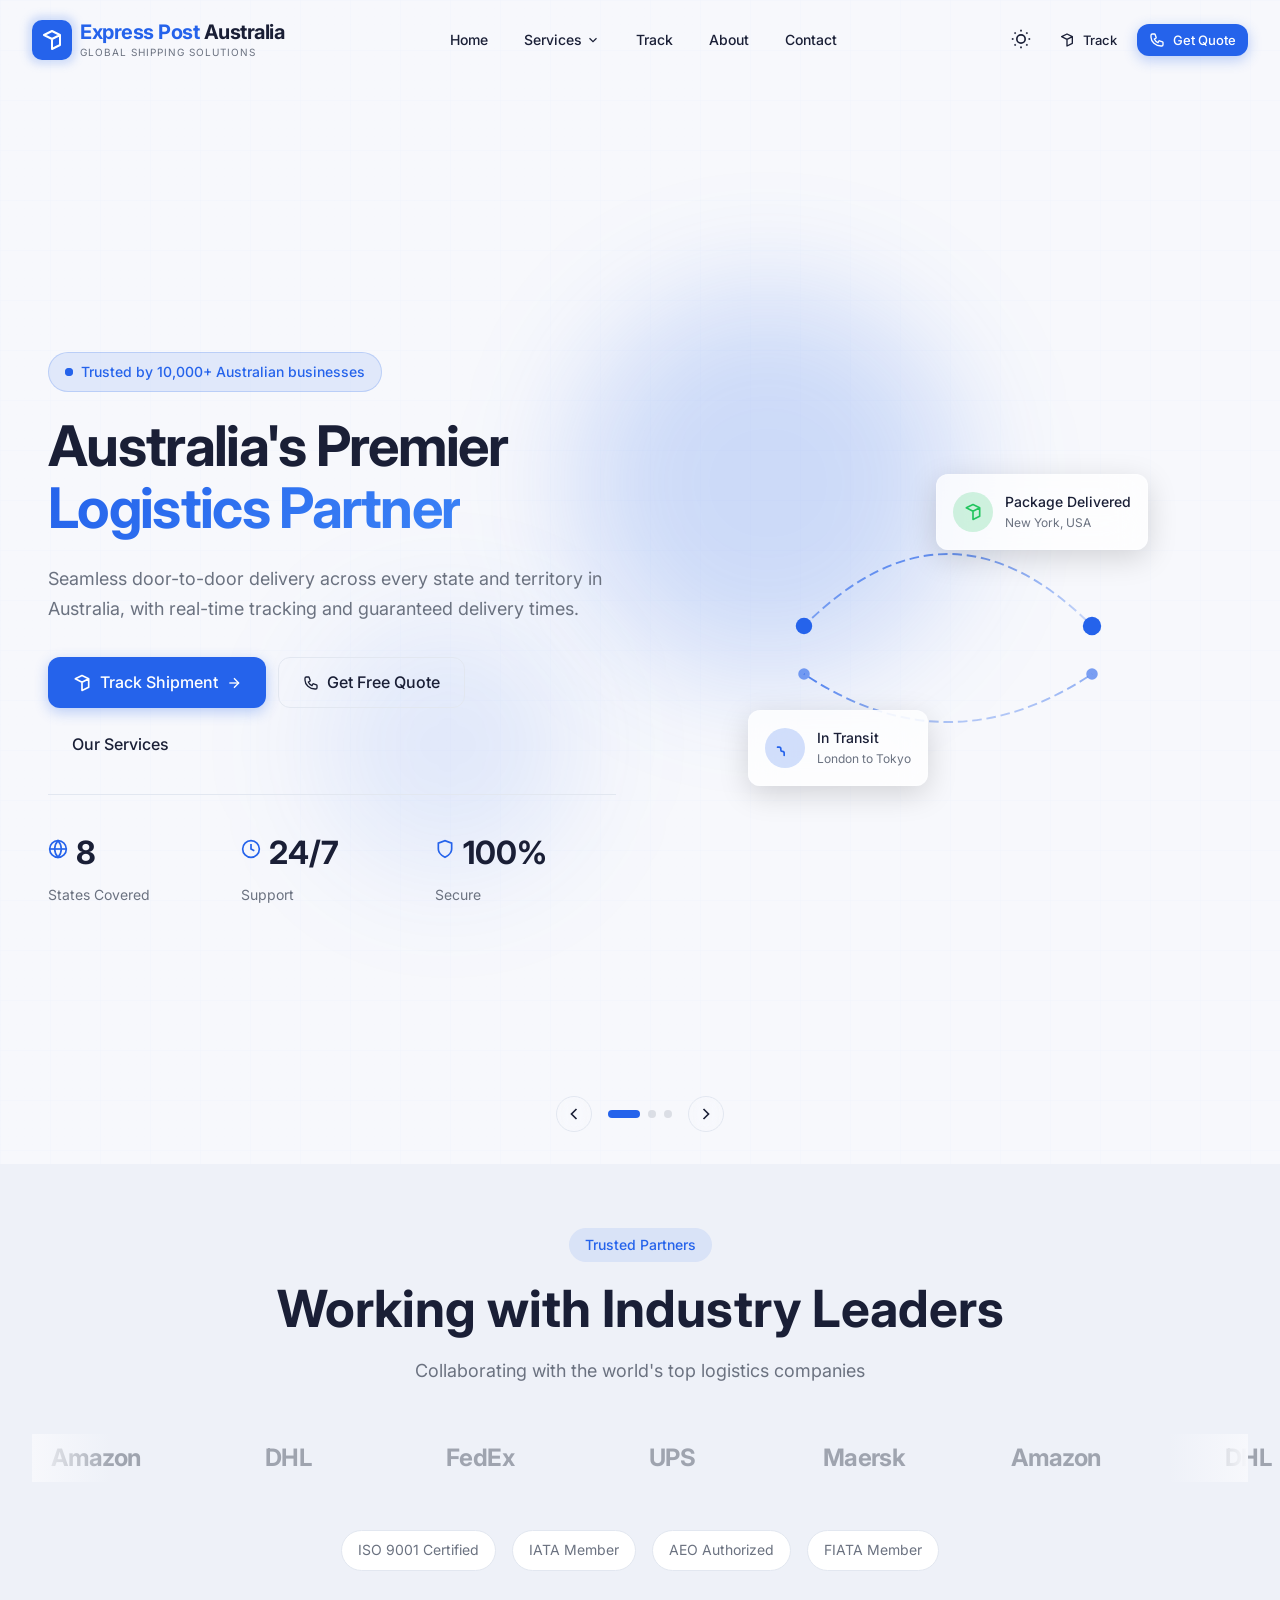
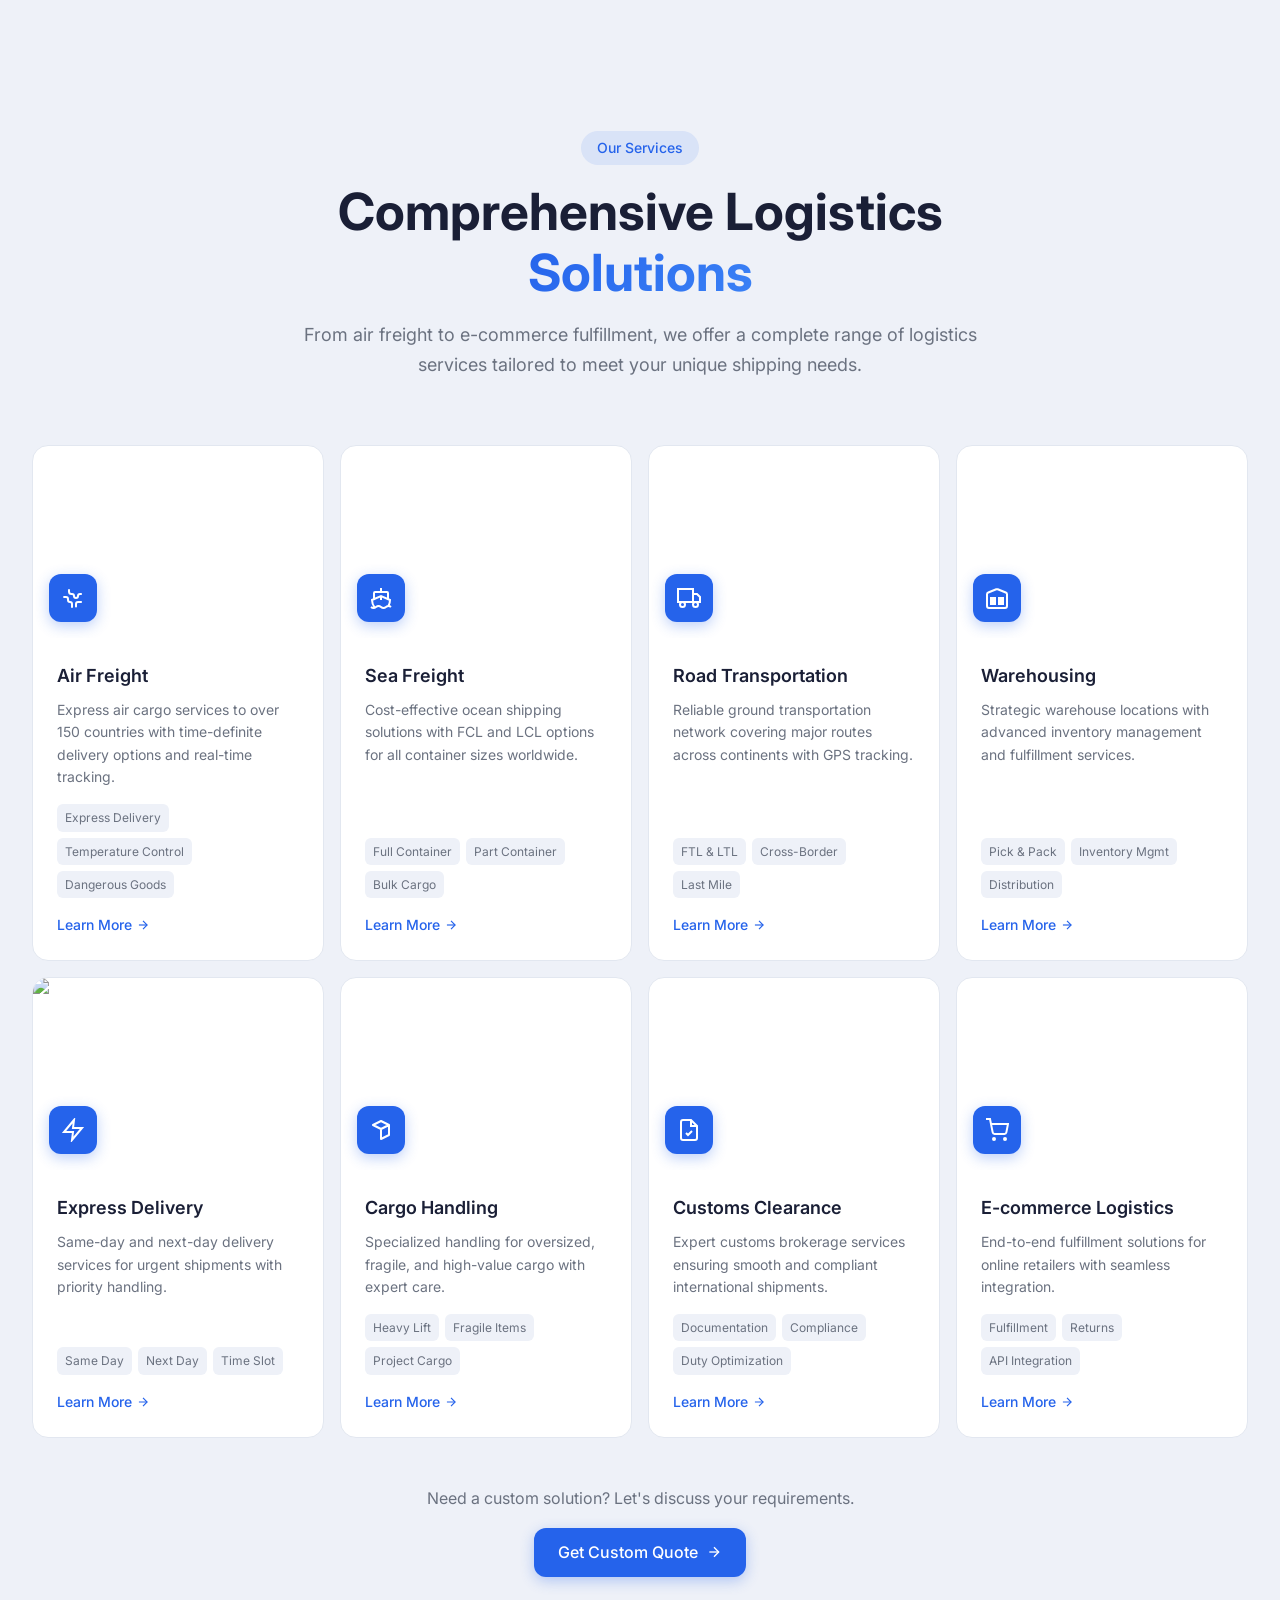
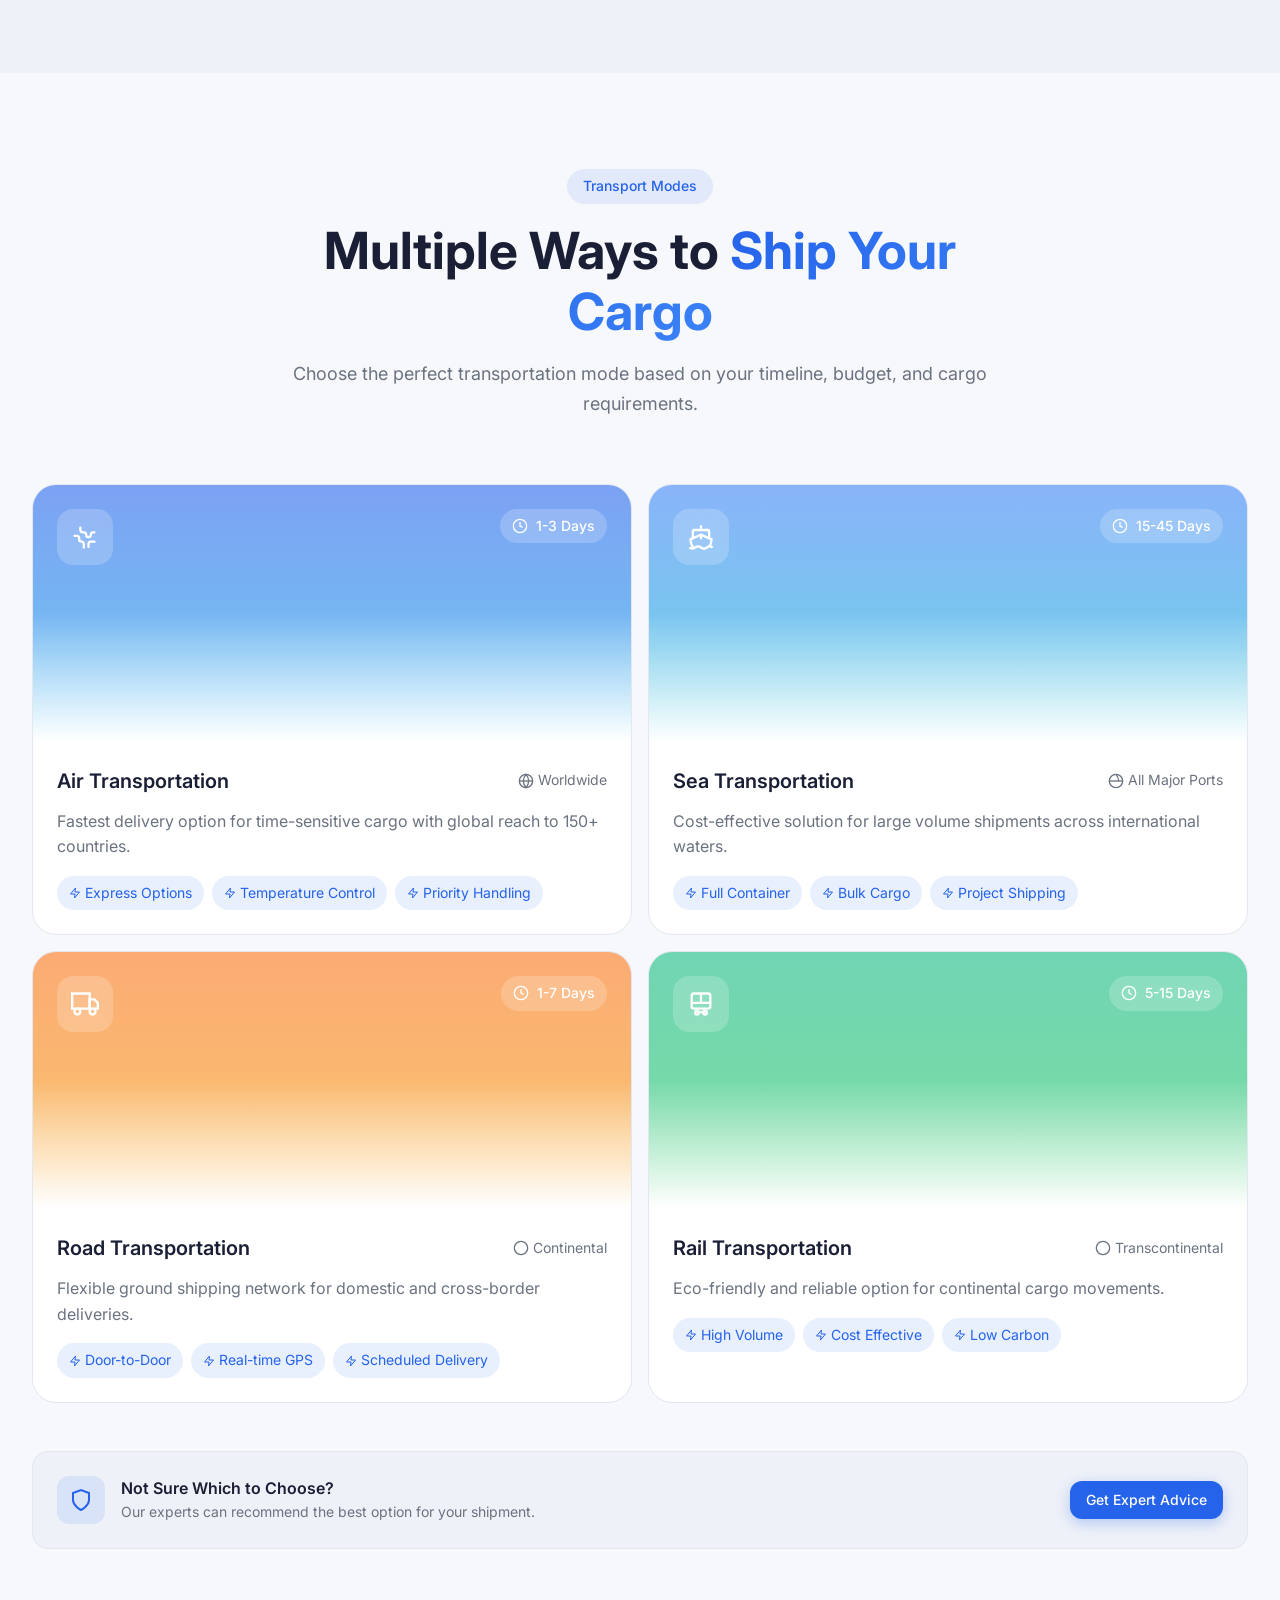
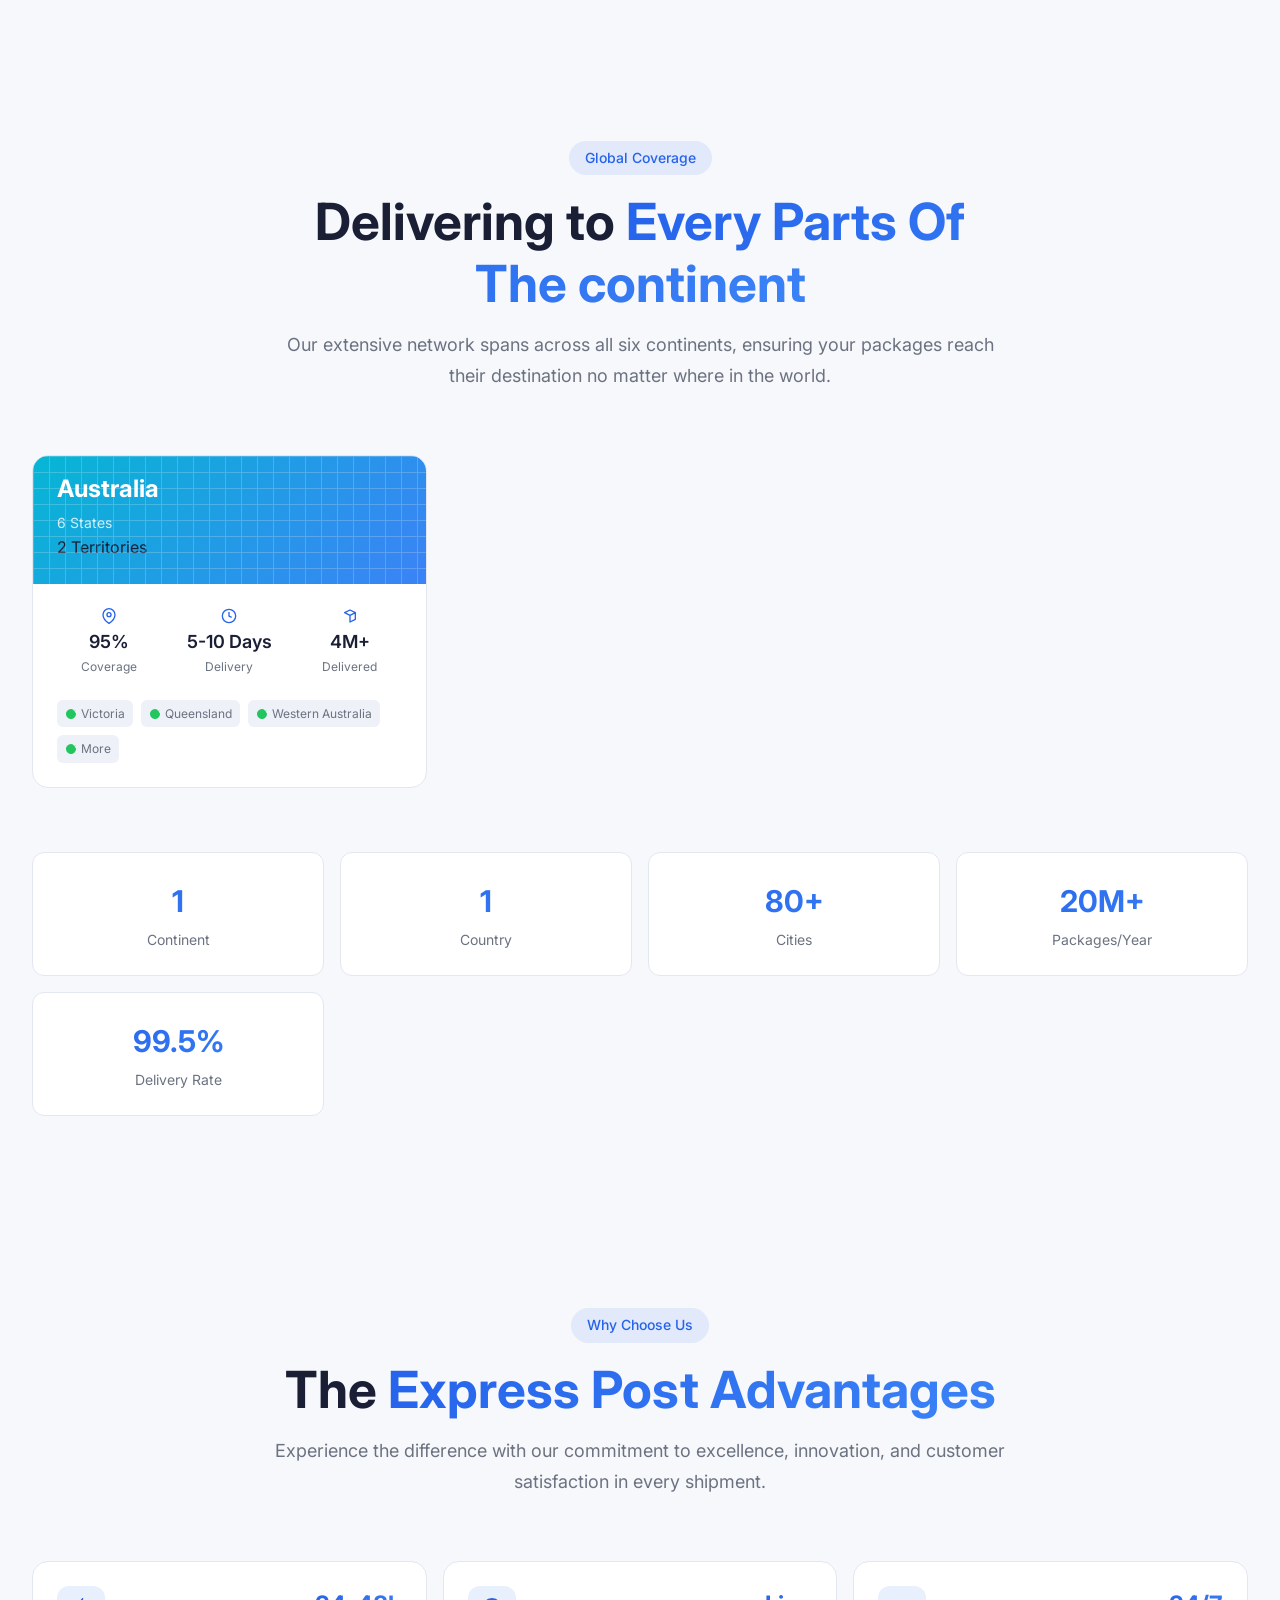
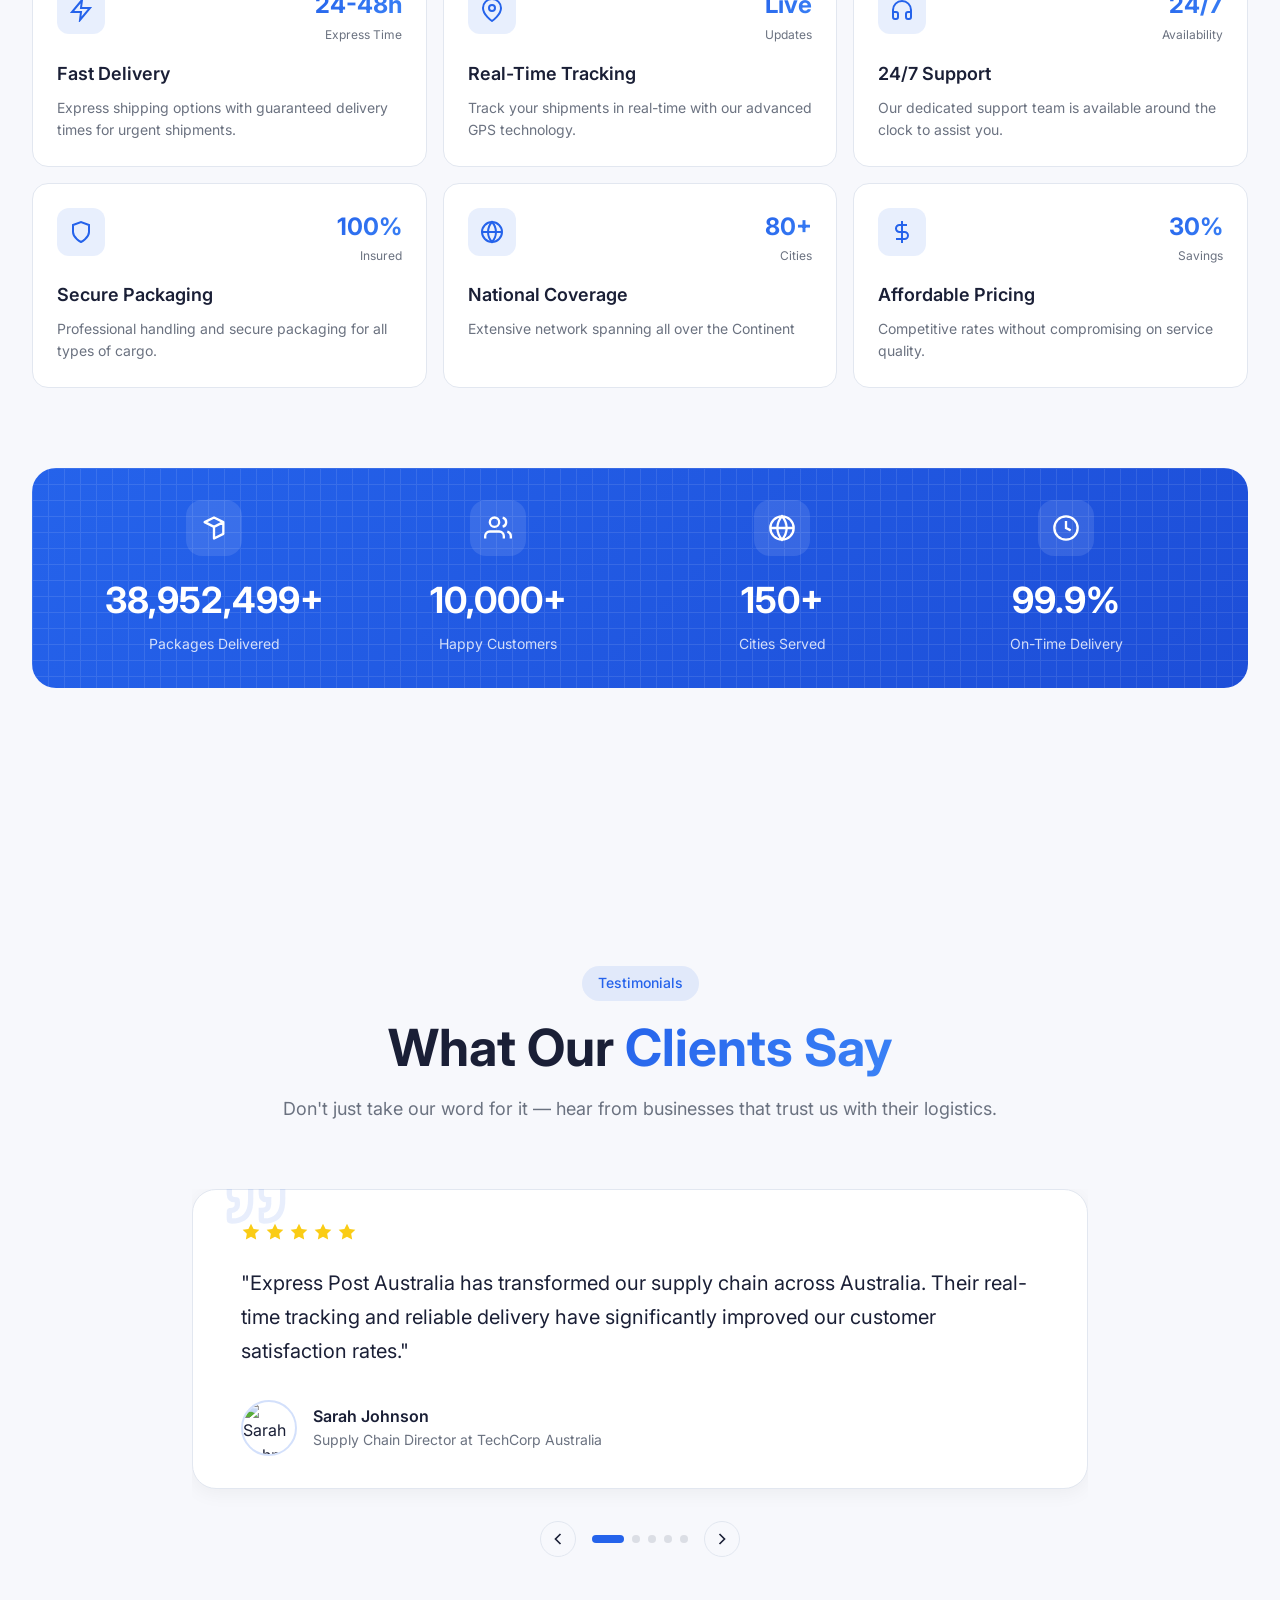
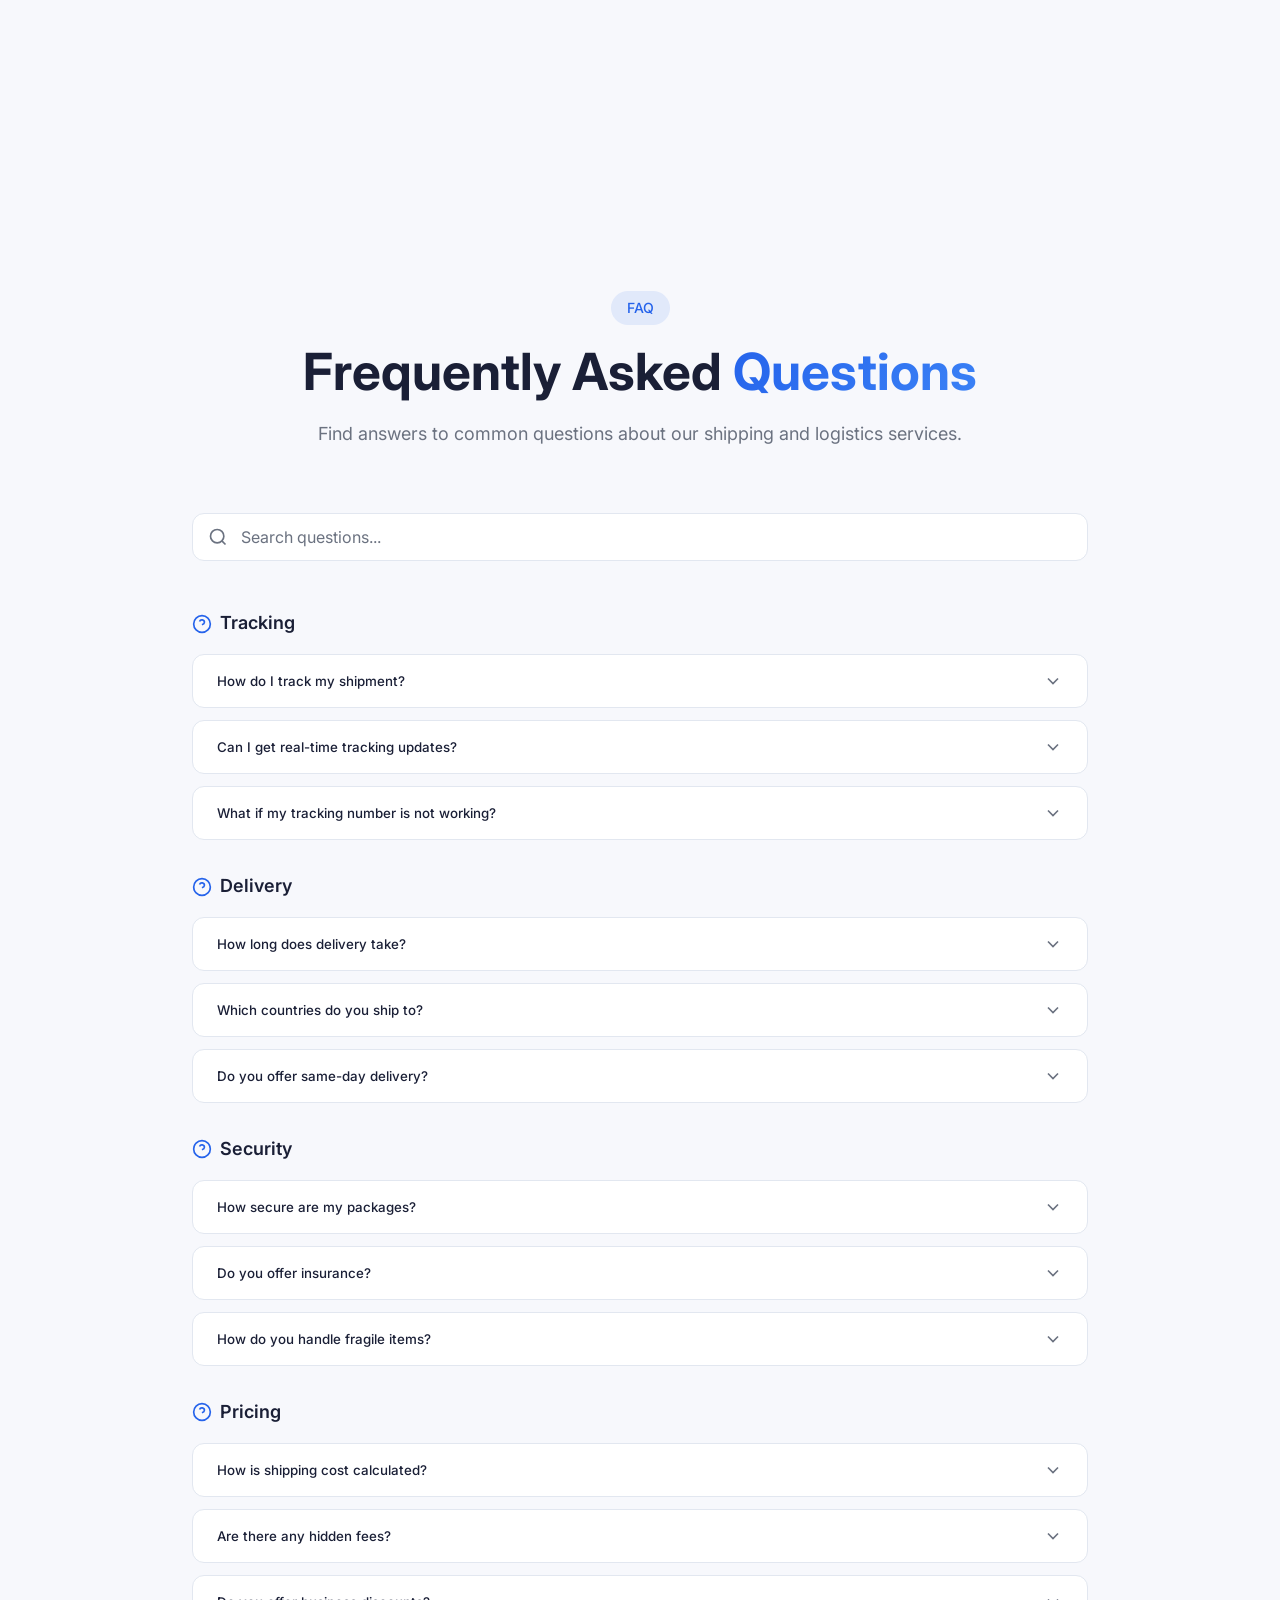
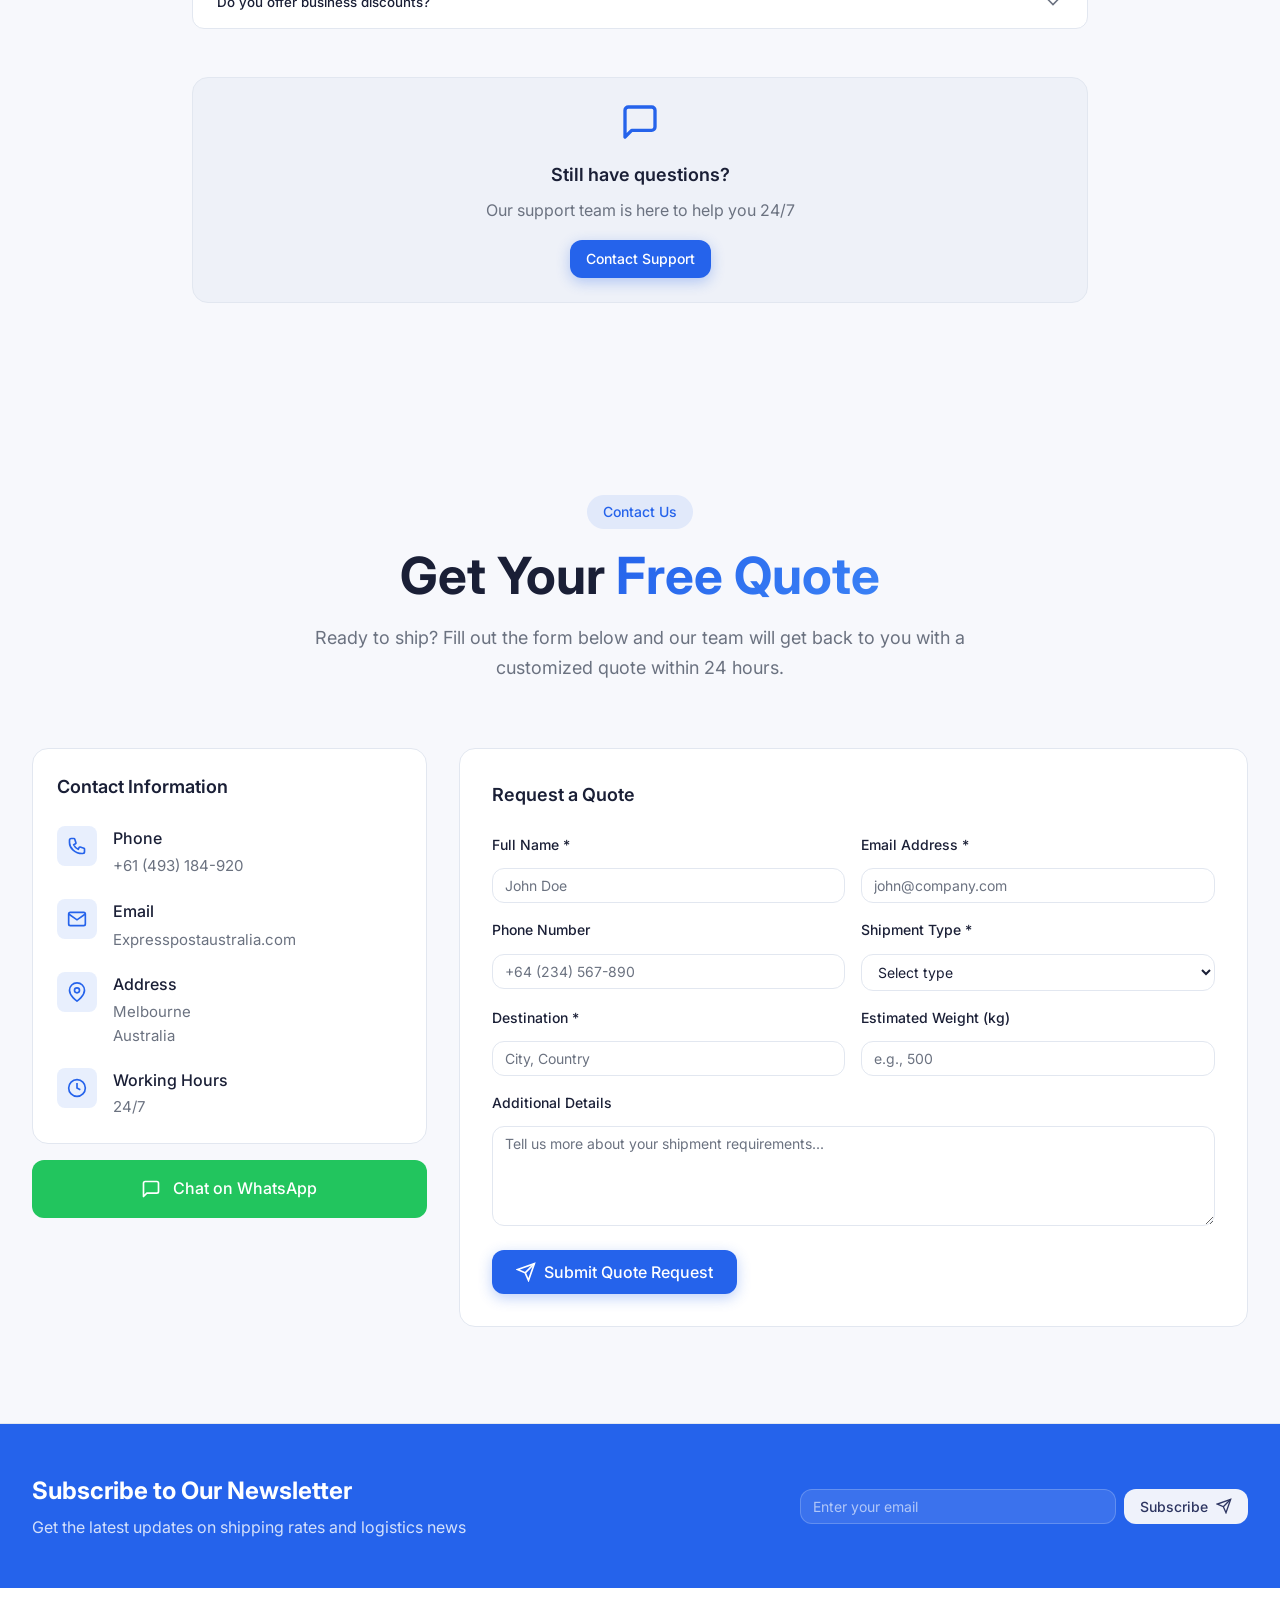
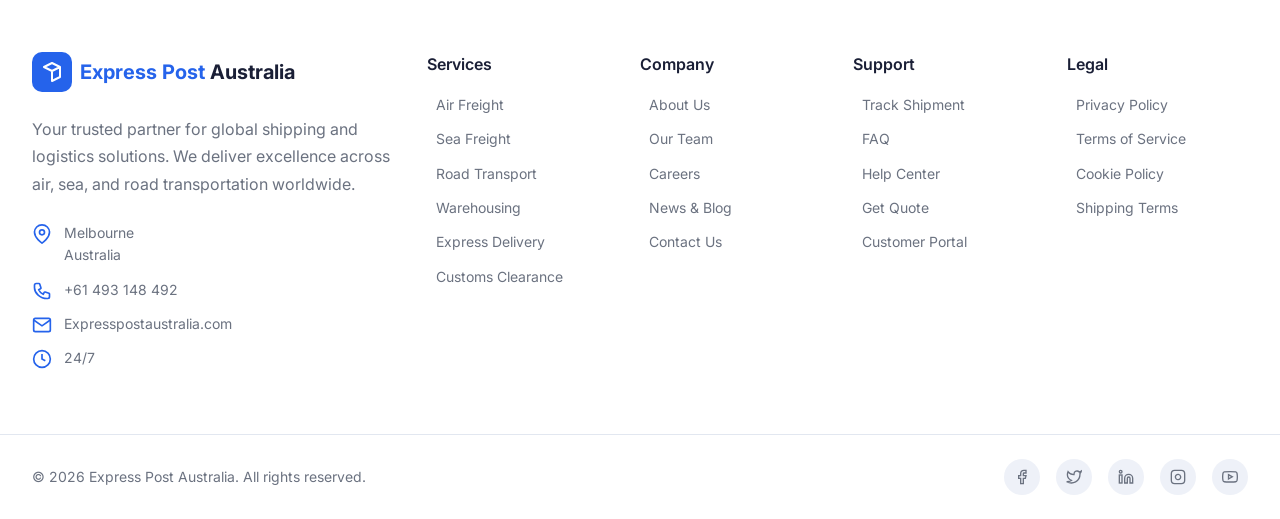
==== public_html_fixed_v8/index.html @ 42e23be4 "Jun 16, 2026, 8:45 AM" ====
<!DOCTYPE html>
<html lang="en" class="">
<head>
  <meta charset="UTF-8">
  <meta name="viewport" content="width=device-width, initial-scale=1.0, maximum-scale=5.0">
  <title>Express Post Australia | Global Shipping &amp; Package Tracking</title>
  <meta name="description" content="Express Post Australia offers worldwide air, sea, and road transportation with real-time tracking. Fast, secure, and reliable logistics solutions for businesses and individuals.">
  <meta name="keywords" content="logistics, shipping, tracking, freight, cargo, delivery, transportation, worldwide shipping">
  <meta name="author" content="Express Post Australia">
  <meta name="robots" content="index, follow">

  <!-- Open Graph -->
  <meta property="og:type" content="website">
  <meta property="og:locale" content="en_US">
  <meta property="og:url" content="https://expresspostaustralia.com">
  <meta property="og:site_name" content="Express Post Australia">
  <meta property="og:title" content="Express Post Australia | Global Shipping &amp; Package Tracking">
  <meta property="og:description" content="Worldwide air, sea, and road transportation with real-time tracking.">

  <!-- Twitter -->
  <meta name="twitter:card" content="summary_large_image">
  <meta name="twitter:title" content="Express Post Australia | Global Shipping &amp; Package Tracking">
  <meta name="twitter:description" content="Worldwide air, sea, and road transportation with real-time tracking.">

  <!-- Theme Color -->
  <meta name="theme-color" media="(prefers-color-scheme: light)" content="#1e40af">
  <meta name="theme-color" media="(prefers-color-scheme: dark)" content="#0f172a">

  <!-- Icons -->
  <link rel="icon" href="assets/icon.svg" type="image/svg+xml">
  <link rel="apple-touch-icon" href="assets/apple-icon.png">

  <!-- Google Fonts -->
  <link rel="preconnect" href="https://fonts.googleapis.com">
  <link rel="preconnect" href="https://fonts.gstatic.com" crossorigin>
  <link href="https://fonts.googleapis.com/css2?family=Inter:wght@300;400;500;600;700;800;900&display=swap" rel="stylesheet">

  <!-- Leaflet CSS -->
  <link rel="stylesheet" href="https://unpkg.com/leaflet@1.9.4/dist/leaflet.css">

  <!-- Main CSS -->
  <link rel="stylesheet" href="css/style.css">
  <!-- Supabase client — must load before sync.js and supabase-config.js -->
  <script src="https://cdn.jsdelivr.net/npm/@supabase/supabase-js@2"></script>
  <script src="supabase-config.js"></script>
</head>
<body>

<!-- ══════════════════════════════════════
     HEADER
══════════════════════════════════════ -->
<header id="header">
  <div class="header-inner">
    <!-- Logo -->
    <a href="index.html" class="logo">
      <div class="logo-icon">
        <svg xmlns="http://www.w3.org/2000/svg" width="24" height="24" fill="none" viewBox="0 0 24 24" stroke="white" stroke-width="2"><path stroke-linecap="round" stroke-linejoin="round" d="M20 7l-8-4-8 4m16 0l-8 4m8-4v10l-8 4m0-10L4 7m8 4v10"/></svg>
      </div>
      <div class="logo-text">
        <span class="logo-name"><span class="primary">Express Post</span> Australia</span>
        <span class="logo-tagline">Global Shipping Solutions</span>
      </div>
    </a>

    <!-- Desktop Nav -->
    <nav class="nav-desktop" aria-label="Main navigation">
      <a href="index.html" class="nav-link">Home</a>
      <div class="dropdown">
        <button class="nav-link" aria-haspopup="true" aria-expanded="false">
          Services
          <svg xmlns="http://www.w3.org/2000/svg" width="14" height="14" fill="none" viewBox="0 0 24 24" stroke="currentColor" stroke-width="2"><polyline points="6 9 12 15 18 9"/></svg>
        </button>
        <div class="dropdown-menu">
          <a href="#services" class="dropdown-item">
            <svg xmlns="http://www.w3.org/2000/svg" width="16" height="16" fill="none" viewBox="0 0 24 24" stroke="currentColor" stroke-width="2"><path stroke-linecap="round" stroke-linejoin="round" d="M3.055 11H5a2 2 0 012 2v1a2 2 0 002 2 2 2 0 012 2v2.945M8 3.935V5.5A2.5 2.5 0 0010.5 8h.5a2 2 0 012 2 2 2 0 104 0 2 2 0 012-2h1.064M15 20.488V18a2 2 0 012-2h3.064"/></svg>
            Air Freight
          </a>
          <a href="#services" class="dropdown-item">
            <svg xmlns="http://www.w3.org/2000/svg" width="16" height="16" fill="none" viewBox="0 0 24 24" stroke="currentColor" stroke-width="2"><path d="M2 21c.6.5 1.2 1 2.5 1 2.5 0 2.5-2 5-2 1.3 0 1.9.5 2.5 1 .6.5 1.2 1 2.5 1 2.5 0 2.5-2 5-2 1.3 0 1.9.5 2.5 1M19.38 20A11.6 11.6 0 0021 14l-9-4-9 4c0 2.9.94 5.34 2.81 7.76"/><path d="M19 13V7a1 1 0 0 0-1-1H6a1 1 0 0 0-1 1v6"/><path d="M12 10v4M12 2v3"/></svg>
            Sea Freight
          </a>
          <a href="#services" class="dropdown-item">
            <svg xmlns="http://www.w3.org/2000/svg" width="16" height="16" fill="none" viewBox="0 0 24 24" stroke="currentColor" stroke-width="2"><path d="M1 3h15v13H1z"/><path d="M16 8h4l3 3v5h-7V8z"/><circle cx="5.5" cy="18.5" r="2.5"/><circle cx="18.5" cy="18.5" r="2.5"/></svg>
            Road Transport
          </a>
          <a href="#services" class="dropdown-item">
            <svg xmlns="http://www.w3.org/2000/svg" width="16" height="16" fill="none" viewBox="0 0 24 24" stroke="currentColor" stroke-width="2"><path d="M22 8.35V20a2 2 0 01-2 2H4a2 2 0 01-2-2V8.35A2 2 0 013.26 6.5l8-3.2a2 2 0 011.48 0l8 3.2A2 2 0 0122 8.35z"/></svg>
            Warehousing
          </a>
        </div>
      </div>
      <a href="tracking.html" class="nav-link">Track</a>
      <a href="#why-us" class="nav-link">About</a>
      <a href="#contact" class="nav-link">Contact</a>
    </nav>

    <!-- Right actions -->
    <div class="header-actions">
      <button id="theme-toggle" class="theme-toggle" aria-label="Toggle theme">
        <span class="sun">
          <svg xmlns="http://www.w3.org/2000/svg" width="20" height="20" fill="none" viewBox="0 0 24 24" stroke="currentColor" stroke-width="2"><circle cx="12" cy="12" r="5"/><line x1="12" y1="1" x2="12" y2="3"/><line x1="12" y1="21" x2="12" y2="23"/><line x1="4.22" y1="4.22" x2="5.64" y2="5.64"/><line x1="18.36" y1="18.36" x2="19.78" y2="19.78"/><line x1="1" y1="12" x2="3" y2="12"/><line x1="21" y1="12" x2="23" y2="12"/><line x1="4.22" y1="19.78" x2="5.64" y2="18.36"/><line x1="18.36" y1="5.64" x2="19.78" y2="4.22"/></svg>
        </span>
        <span class="moon">
          <svg xmlns="http://www.w3.org/2000/svg" width="20" height="20" fill="none" viewBox="0 0 24 24" stroke="currentColor" stroke-width="2"><path d="M21 12.79A9 9 0 1 1 11.21 3 7 7 0 0 0 21 12.79z"/></svg>
        </span>
      </button>
      <div class="header-cta">
        <a href="tracking.html" class="btn btn-ghost btn-sm">
          <svg xmlns="http://www.w3.org/2000/svg" width="16" height="16" fill="none" viewBox="0 0 24 24" stroke="currentColor" stroke-width="2"><path stroke-linecap="round" stroke-linejoin="round" d="M20 7l-8-4-8 4m16 0l-8 4m8-4v10l-8 4m0-10L4 7m8 4v10"/></svg>
          Track
        </a>
        <a href="#contact" class="btn btn-primary btn-sm">
          <svg xmlns="http://www.w3.org/2000/svg" width="16" height="16" fill="none" viewBox="0 0 24 24" stroke="currentColor" stroke-width="2"><path stroke-linecap="round" stroke-linejoin="round" d="M3 5a2 2 0 012-2h3.28a1 1 0 01.948.684l1.498 4.493a1 1 0 01-.502 1.21l-2.257 1.13a11.042 11.042 0 005.516 5.516l1.13-2.257a1 1 0 011.21-.502l4.493 1.498a1 1 0 01.684.949V19a2 2 0 01-2 2h-1C9.716 21 3 14.284 3 8V5z"/></svg>
          Get Quote
        </a>
      </div>
      <button id="hamburger" class="btn btn-ghost btn-icon hamburger" aria-label="Open menu" aria-expanded="false" aria-controls="mobile-menu">
        <svg xmlns="http://www.w3.org/2000/svg" width="20" height="20" fill="none" viewBox="0 0 24 24" stroke="currentColor" stroke-width="2"><line x1="3" y1="6" x2="21" y2="6"/><line x1="3" y1="12" x2="21" y2="12"/><line x1="3" y1="18" x2="21" y2="18"/></svg>
      </button>
    </div>
  </div>

  <!-- Mobile Menu -->
  <div id="mobile-menu" class="mobile-menu" role="navigation" aria-label="Mobile navigation">
    <div class="mobile-menu-inner">
      <a href="index.html" class="mobile-nav-link">Home</a>
      <div>
        <a href="#services" class="mobile-nav-link">Services</a>
        <div class="mobile-sub-links">
          <a href="#services" class="mobile-sub-link">
            <svg xmlns="http://www.w3.org/2000/svg" width="16" height="16" fill="none" viewBox="0 0 24 24" stroke="currentColor" stroke-width="2"><path stroke-linecap="round" stroke-linejoin="round" d="M3.055 11H5a2 2 0 012 2v1a2 2 0 002 2 2 2 0 012 2v2.945"/></svg>
            Air Freight
          </a>
          <a href="#services" class="mobile-sub-link">
            <svg xmlns="http://www.w3.org/2000/svg" width="16" height="16" fill="none" viewBox="0 0 24 24" stroke="currentColor" stroke-width="2"><path d="M2 21c.6.5 1.2 1 2.5 1 2.5 0 2.5-2 5-2"/></svg>
            Sea Freight
          </a>
          <a href="#services" class="mobile-sub-link">
            <svg xmlns="http://www.w3.org/2000/svg" width="16" height="16" fill="none" viewBox="0 0 24 24" stroke="currentColor" stroke-width="2"><path d="M1 3h15v13H1z"/></svg>
            Road Transport
          </a>
          <a href="#services" class="mobile-sub-link">
            <svg xmlns="http://www.w3.org/2000/svg" width="16" height="16" fill="none" viewBox="0 0 24 24" stroke="currentColor" stroke-width="2"><path d="M22 8.35V20a2 2 0 01-2 2H4a2 2 0 01-2-2V8.35"/></svg>
            Warehousing
          </a>
        </div>
      </div>
      <a href="tracking.html" class="mobile-nav-link">Track</a>
      <a href="#why-us" class="mobile-nav-link">About</a>
      <a href="#contact" class="mobile-nav-link">Contact</a>
      <div class="mobile-cta-group">
        <a href="tracking.html" class="btn btn-outline w-full">Track Shipment</a>
        <a href="#contact" class="btn btn-primary w-full">Get Free Quote</a>
      </div>
    </div>
  </div>
</header>

<!-- ══════════════════════════════════════
     HERO
══════════════════════════════════════ -->
<section id="hero">
  <!-- BG layer -->
  <div id="hero-bg" class="hero-bg-image"></div>
  <div class="hero-overlay-1"></div>
  <div class="hero-overlay-2"></div>
  <div class="hero-grid"></div>
  <div class="hero-orb-1"></div>
  <div class="hero-orb-2"></div>

  <!-- Content -->
  <div class="hero-content">
    <div class="hero-grid-layout">
      <!-- Left content (dynamically rendered) -->
      <div id="hero-content" style="animation:revealUp .6s ease-out both"></div>

      <!-- Right decorative -->
      <div class="hero-right">
        <div class="hero-svg-wrap">
          <svg width="100%" height="384" viewBox="0 0 400 400" aria-hidden="true">
            <defs>
              <linearGradient id="routeGradient" x1="0%" y1="0%" x2="100%" y2="100%">
                <stop offset="0%" stop-color="var(--primary)" stop-opacity="0.8"/>
                <stop offset="100%" stop-color="var(--primary)" stop-opacity="0.2"/>
              </linearGradient>
            </defs>
            <path d="M 50 200 Q 200 50 350 200" stroke="url(#routeGradient)" stroke-width="2" fill="none" stroke-dasharray="10 5">
              <animate attributeName="stroke-dashoffset" from="0" to="-300" dur="3s" repeatCount="indefinite"/>
            </path>
            <path d="M 50 250 Q 200 350 350 250" stroke="url(#routeGradient)" stroke-width="2" fill="none" stroke-dasharray="10 5">
              <animate attributeName="stroke-dashoffset" from="0" to="-300" dur="3.5s" begin="0.5s" repeatCount="indefinite"/>
            </path>
            <circle cx="50" cy="200" r="8" fill="var(--primary)">
              <animate attributeName="r" values="8;10;8" dur="2s" repeatCount="indefinite"/>
            </circle>
            <circle cx="350" cy="200" r="8" fill="var(--primary)">
              <animate attributeName="r" values="8;10;8" dur="2s" begin="0.5s" repeatCount="indefinite"/>
            </circle>
            <circle cx="50" cy="250" r="6" fill="var(--primary)" opacity="0.6"/>
            <circle cx="350" cy="250" r="6" fill="var(--primary)" opacity="0.6"/>
          </svg>

          <!-- Floating Card 1 -->
          <div class="hero-float-card glass hero-float-card-top">
            <div class="float-icon-wrap" style="background:rgba(34,197,94,.2)">
              <svg xmlns="http://www.w3.org/2000/svg" width="20" height="20" fill="none" viewBox="0 0 24 24" stroke="#22c55e" stroke-width="2"><path stroke-linecap="round" stroke-linejoin="round" d="M20 7l-8-4-8 4m16 0l-8 4m8-4v10l-8 4m0-10L4 7m8 4v10"/></svg>
            </div>
            <div>
              <p class="float-card-title">Package Delivered</p>
              <p class="float-card-sub">New York, USA</p>
            </div>
          </div>

          <!-- Floating Card 2 -->
          <div class="hero-float-card glass hero-float-card-bottom">
            <div class="float-icon-wrap" style="background:rgba(37,99,235,.2)">
              <svg xmlns="http://www.w3.org/2000/svg" width="20" height="20" fill="none" viewBox="0 0 24 24" stroke="var(--primary)" stroke-width="2"><path stroke-linecap="round" stroke-linejoin="round" d="M3.055 11H5a2 2 0 012 2v1a2 2 0 002 2 2 2 0 012 2v2.945"/></svg>
            </div>
            <div>
              <p class="float-card-title">In Transit</p>
              <p class="float-card-sub">London to Tokyo</p>
            </div>
          </div>
        </div>
      </div>
    </div>
  </div>

  <!-- Slide Controls -->
  <div class="slide-controls">
    <button id="slide-prev" class="btn btn-outline btn-icon btn-rounded" style="background:rgba(var(--card-rgb),.5);backdrop-filter:blur(8px)" aria-label="Previous slide">
      <svg xmlns="http://www.w3.org/2000/svg" width="20" height="20" fill="none" viewBox="0 0 24 24" stroke="currentColor" stroke-width="2"><polyline points="15 18 9 12 15 6"/></svg>
    </button>
    <div id="slide-dots" style="display:flex;gap:.5rem;align-items:center"></div>
    <button id="slide-next" class="btn btn-outline btn-icon btn-rounded" style="background:rgba(var(--card-rgb),.5);backdrop-filter:blur(8px)" aria-label="Next slide">
      <svg xmlns="http://www.w3.org/2000/svg" width="20" height="20" fill="none" viewBox="0 0 24 24" stroke="currentColor" stroke-width="2"><polyline points="9 18 15 12 9 6"/></svg>
    </button>
  </div>

  <!-- Scroll Indicator -->
  
</section>

<!-- ══════════════════════════════════════
     PARTNERS
══════════════════════════════════════ -->
<section id="partners">
  <div class="container">
    <div class="section-header reveal" style="margin-bottom:3rem">
      <span class="section-badge">Trusted Partners</span>
      <h2 class="section-title">Working with Industry Leaders</h2>
      <p class="section-desc">Collaborating with the world's top logistics companies</p>
    </div>

    <div class="partners-scroll-wrap reveal">
      <div class="partners-fade-l"></div>
      <div class="partners-fade-r"></div>
      <div class="marquee-track">
        <div class="partner-item">Amazon</div>
        <div class="partner-item">DHL</div>
        <div class="partner-item">FedEx</div>
        <div class="partner-item">UPS</div>
        <div class="partner-item">Maersk</div>
        <div class="partner-item">Amazon</div>
        <div class="partner-item">DHL</div>
        <div class="partner-item">FedEx</div>
        <div class="partner-item">UPS</div>
        <div class="partner-item">Maersk</div>
        <div class="partner-item">Amazon</div>
        <div class="partner-item">DHL</div>
        <div class="partner-item">FedEx</div>
        <div class="partner-item">UPS</div>
        <div class="partner-item">Maersk</div>
      </div>
    </div>

    <div class="trust-badges reveal reveal-delay-2">
      <span class="trust-badge">ISO 9001 Certified</span>
      <span class="trust-badge">IATA Member</span>
      <span class="trust-badge">AEO Authorized</span>
      <span class="trust-badge">FIATA Member</span>
    </div>
  </div>
</section>

<!-- ══════════════════════════════════════
     SERVICES
══════════════════════════════════════ -->
<section id="services">
  <div class="container">
    <div class="section-header reveal">
      <span class="section-badge">Our Services</span>
      <h2 class="section-title">Comprehensive Logistics <span class="text-gradient">Solutions</span></h2>
      <p class="section-desc">From air freight to e-commerce fulfillment, we offer a complete range of logistics services tailored to meet your unique shipping needs.</p>
    </div>

    <div class="services-grid">
      <!-- Air Freight -->
      <div class="service-card reveal reveal-delay-1">
        <div class="service-img-wrap">
          <div class="service-img" style="background-image:url('https://images.unsplash.com/photo-1436491865332-7a61a109cc05?w=600&q=80')"></div>
          <div class="service-img-overlay"></div>
          <div class="service-icon-badge">
            <svg xmlns="http://www.w3.org/2000/svg" width="24" height="24" fill="none" viewBox="0 0 24 24" stroke="white" stroke-width="2"><path stroke-linecap="round" stroke-linejoin="round" d="M3.055 11H5a2 2 0 012 2v1a2 2 0 002 2 2 2 0 012 2v2.945M8 3.935V5.5A2.5 2.5 0 0010.5 8h.5a2 2 0 012 2 2 2 0 104 0 2 2 0 012-2h1.064M15 20.488V18a2 2 0 012-2h3.064"/></svg>
          </div>
        </div>
        <div class="service-body">
          <h3 class="service-title">Air Freight</h3>
          <p class="service-desc">Express air cargo services to over 150 countries with time-definite delivery options and real-time tracking.</p>
          <div class="feature-tags">
            <span class="feature-tag">Express Delivery</span>
            <span class="feature-tag">Temperature Control</span>
            <span class="feature-tag">Dangerous Goods</span>
          </div>
          <a href="#contact" class="service-learn-more">Learn More <svg xmlns="http://www.w3.org/2000/svg" width="14" height="14" fill="none" viewBox="0 0 24 24" stroke="currentColor" stroke-width="2"><line x1="5" y1="12" x2="19" y2="12"/><polyline points="12 5 19 12 12 19"/></svg></a>
        </div>
      </div>

      <!-- Sea Freight -->
      <div class="service-card reveal reveal-delay-2">
        <div class="service-img-wrap">
          <div class="service-img" style="background-image:url('https://images.unsplash.com/photo-1494412574643-ff11b0a5c1c3?w=600&q=80')"></div>
          <div class="service-img-overlay"></div>
          <div class="service-icon-badge">
            <svg xmlns="http://www.w3.org/2000/svg" width="24" height="24" fill="none" viewBox="0 0 24 24" stroke="white" stroke-width="2"><path d="M2 21c.6.5 1.2 1 2.5 1 2.5 0 2.5-2 5-2 1.3 0 1.9.5 2.5 1 .6.5 1.2 1 2.5 1 2.5 0 2.5-2 5-2 1.3 0 1.9.5 2.5 1M19.38 20A11.6 11.6 0 0021 14l-9-4-9 4c0 2.9.94 5.34 2.81 7.76"/><path d="M19 13V7a1 1 0 0 0-1-1H6a1 1 0 0 0-1 1v6"/><path d="M12 10v4M12 2v3"/></svg>
          </div>
        </div>
        <div class="service-body">
          <h3 class="service-title">Sea Freight</h3>
          <p class="service-desc">Cost-effective ocean shipping solutions with FCL and LCL options for all container sizes worldwide.</p>
          <div class="feature-tags">
            <span class="feature-tag">Full Container</span>
            <span class="feature-tag">Part Container</span>
            <span class="feature-tag">Bulk Cargo</span>
          </div>
          <a href="#contact" class="service-learn-more">Learn More <svg xmlns="http://www.w3.org/2000/svg" width="14" height="14" fill="none" viewBox="0 0 24 24" stroke="currentColor" stroke-width="2"><line x1="5" y1="12" x2="19" y2="12"/><polyline points="12 5 19 12 12 19"/></svg></a>
        </div>
      </div>

      <!-- Road Transport -->
      <div class="service-card reveal reveal-delay-3">
        <div class="service-img-wrap">
          <div class="service-img" style="background-image:url('https://images.unsplash.com/photo-1601584115197-04ecc0da31d7?w=600&q=80')"></div>
          <div class="service-img-overlay"></div>
          <div class="service-icon-badge">
            <svg xmlns="http://www.w3.org/2000/svg" width="24" height="24" fill="none" viewBox="0 0 24 24" stroke="white" stroke-width="2"><path d="M1 3h15v13H1z"/><path d="M16 8h4l3 3v5h-7V8z"/><circle cx="5.5" cy="18.5" r="2.5"/><circle cx="18.5" cy="18.5" r="2.5"/></svg>
          </div>
        </div>
        <div class="service-body">
          <h3 class="service-title">Road Transportation</h3>
          <p class="service-desc">Reliable ground transportation network covering major routes across continents with GPS tracking.</p>
          <div class="feature-tags">
            <span class="feature-tag">FTL &amp; LTL</span>
            <span class="feature-tag">Cross-Border</span>
            <span class="feature-tag">Last Mile</span>
          </div>
          <a href="#contact" class="service-learn-more">Learn More <svg xmlns="http://www.w3.org/2000/svg" width="14" height="14" fill="none" viewBox="0 0 24 24" stroke="currentColor" stroke-width="2"><line x1="5" y1="12" x2="19" y2="12"/><polyline points="12 5 19 12 12 19"/></svg></a>
        </div>
      </div>

      <!-- Warehousing -->
      <div class="service-card reveal reveal-delay-4">
        <div class="service-img-wrap">
          <div class="service-img" style="background-image:url('https://images.unsplash.com/photo-1586528116311-ad8dd3c8310d?w=600&q=80')"></div>
          <div class="service-img-overlay"></div>
          <div class="service-icon-badge">
            <svg xmlns="http://www.w3.org/2000/svg" width="24" height="24" fill="none" viewBox="0 0 24 24" stroke="white" stroke-width="2"><path d="M22 8.35V20a2 2 0 01-2 2H4a2 2 0 01-2-2V8.35A2 2 0 013.26 6.5l8-3.2a2 2 0 011.48 0l8 3.2A2 2 0 0122 8.35zM6 18h4v-2H6zm0-4h4v-2H6zm8 4h4v-2h-4zm0-4h4v-2h-4z"/></svg>
          </div>
        </div>
        <div class="service-body">
          <h3 class="service-title">Warehousing</h3>
          <p class="service-desc">Strategic warehouse locations with advanced inventory management and fulfillment services.</p>
          <div class="feature-tags">
            <span class="feature-tag">Pick &amp; Pack</span>
            <span class="feature-tag">Inventory Mgmt</span>
            <span class="feature-tag">Distribution</span>
          </div>
          <a href="#contact" class="service-learn-more">Learn More <svg xmlns="http://www.w3.org/2000/svg" width="14" height="14" fill="none" viewBox="0 0 24 24" stroke="currentColor" stroke-width="2"><line x1="5" y1="12" x2="19" y2="12"/><polyline points="12 5 19 12 12 19"/></svg></a>
        </div>
      </div>

      <!-- Express Delivery -->
      <div class="service-card reveal reveal-delay-5">
        <div class="service-img-wrap">
          <div> <img class="service-img" src="pictures\51a8b71d349bf9dc1d6bb45468114659.jpg"></div>
          <div class="service-img-overlay"></div>
          <div class="service-icon-badge">
            <svg xmlns="http://www.w3.org/2000/svg" width="24" height="24" fill="none" viewBox="0 0 24 24" stroke="white" stroke-width="2"><polygon points="13 2 3 14 12 14 11 22 21 10 12 10 13 2"/></svg>
          </div>
        </div>
        <div class="service-body">
          <h3 class="service-title">Express Delivery</h3>
          <p class="service-desc">Same-day and next-day delivery services for urgent shipments with priority handling.</p>
          <div class="feature-tags">
            <span class="feature-tag">Same Day</span>
            <span class="feature-tag">Next Day</span>
            <span class="feature-tag">Time Slot</span>
          </div>
          <a href="#contact" class="service-learn-more">Learn More <svg xmlns="http://www.w3.org/2000/svg" width="14" height="14" fill="none" viewBox="0 0 24 24" stroke="currentColor" stroke-width="2"><line x1="5" y1="12" x2="19" y2="12"/><polyline points="12 5 19 12 12 19"/></svg></a>
        </div>
      </div>

      <!-- Cargo Handling -->
      <div class="service-card reveal reveal-delay-6">
        <div class="service-img-wrap">
          <div class="service-img" style="background-image:url('https://images.unsplash.com/photo-1578575437130-527eed3abbec?w=600&q=80')"></div>
          <div class="service-img-overlay"></div>
          <div class="service-icon-badge">
            <svg xmlns="http://www.w3.org/2000/svg" width="24" height="24" fill="none" viewBox="0 0 24 24" stroke="white" stroke-width="2"><path stroke-linecap="round" stroke-linejoin="round" d="M20 7l-8-4-8 4m16 0l-8 4m8-4v10l-8 4m0-10L4 7m8 4v10"/></svg>
          </div>
        </div>
        <div class="service-body">
          <h3 class="service-title">Cargo Handling</h3>
          <p class="service-desc">Specialized handling for oversized, fragile, and high-value cargo with expert care.</p>
          <div class="feature-tags">
            <span class="feature-tag">Heavy Lift</span>
            <span class="feature-tag">Fragile Items</span>
            <span class="feature-tag">Project Cargo</span>
          </div>
          <a href="#contact" class="service-learn-more">Learn More <svg xmlns="http://www.w3.org/2000/svg" width="14" height="14" fill="none" viewBox="0 0 24 24" stroke="currentColor" stroke-width="2"><line x1="5" y1="12" x2="19" y2="12"/><polyline points="12 5 19 12 12 19"/></svg></a>
        </div>
      </div>

      <!-- Customs Clearance -->
      <div class="service-card reveal reveal-delay-7">
        <div class="service-img-wrap">
          <div class="service-img" style="background-image:url('https://images.unsplash.com/photo-1450101499163-c8848c66ca85?w=600&q=80')"></div>
          <div class="service-img-overlay"></div>
          <div class="service-icon-badge">
            <svg xmlns="http://www.w3.org/2000/svg" width="24" height="24" fill="none" viewBox="0 0 24 24" stroke="white" stroke-width="2"><path d="M14 2H6a2 2 0 00-2 2v16a2 2 0 002 2h12a2 2 0 002-2V8z"/><polyline points="14 2 14 8 20 8"/><polyline points="9 15 11 17 15 13"/></svg>
          </div>
        </div>
        <div class="service-body">
          <h3 class="service-title">Customs Clearance</h3>
          <p class="service-desc">Expert customs brokerage services ensuring smooth and compliant international shipments.</p>
          <div class="feature-tags">
            <span class="feature-tag">Documentation</span>
            <span class="feature-tag">Compliance</span>
            <span class="feature-tag">Duty Optimization</span>
          </div>
          <a href="#contact" class="service-learn-more">Learn More <svg xmlns="http://www.w3.org/2000/svg" width="14" height="14" fill="none" viewBox="0 0 24 24" stroke="currentColor" stroke-width="2"><line x1="5" y1="12" x2="19" y2="12"/><polyline points="12 5 19 12 12 19"/></svg></a>
        </div>
      </div>

      <!-- E-commerce -->
      <div class="service-card reveal reveal-delay-8">
        <div class="service-img-wrap">
          <div class="service-img" style="background-image:url('https://images.unsplash.com/photo-1556742049-0cfed4f6a45d?w=600&q=80')"></div>
          <div class="service-img-overlay"></div>
          <div class="service-icon-badge">
            <svg xmlns="http://www.w3.org/2000/svg" width="24" height="24" fill="none" viewBox="0 0 24 24" stroke="white" stroke-width="2"><circle cx="9" cy="21" r="1"/><circle cx="20" cy="21" r="1"/><path d="M1 1h4l2.68 13.39a2 2 0 001.98 1.61h9.72a2 2 0 001.98-1.61L23 6H6"/></svg>
          </div>
        </div>
        <div class="service-body">
          <h3 class="service-title">E-commerce Logistics</h3>
          <p class="service-desc">End-to-end fulfillment solutions for online retailers with seamless integration.</p>
          <div class="feature-tags">
            <span class="feature-tag">Fulfillment</span>
            <span class="feature-tag">Returns</span>
            <span class="feature-tag">API Integration</span>
          </div>
          <a href="#contact" class="service-learn-more">Learn More <svg xmlns="http://www.w3.org/2000/svg" width="14" height="14" fill="none" viewBox="0 0 24 24" stroke="currentColor" stroke-width="2"><line x1="5" y1="12" x2="19" y2="12"/><polyline points="12 5 19 12 12 19"/></svg></a>
        </div>
      </div>
    </div>

    <div class="services-cta reveal">
      <p style="color:var(--muted-foreground);margin-bottom:1rem">Need a custom solution? Let's discuss your requirements.</p>
      <a href="#contact" class="btn btn-primary btn-lg">
        Get Custom Quote
        <svg xmlns="http://www.w3.org/2000/svg" width="16" height="16" fill="none" viewBox="0 0 24 24" stroke="currentColor" stroke-width="2"><line x1="5" y1="12" x2="19" y2="12"/><polyline points="12 5 19 12 12 19"/></svg>
      </a>
    </div>
  </div>
</section>

<!-- ══════════════════════════════════════
     TRANSPORT METHODS
══════════════════════════════════════ -->
<section id="transport">
  <div class="container">
    <div class="section-header reveal">
      <span class="section-badge">Transport Modes</span>
      <h2 class="section-title">Multiple Ways to <span class="text-gradient">Ship Your Cargo</span></h2>
      <p class="section-desc">Choose the perfect transportation mode based on your timeline, budget, and cargo requirements.</p>
    </div>

    <div class="transport-grid">
      <!-- Air -->
      <div class="transport-card reveal reveal-delay-1">
        <div class="transport-img-wrap">
          <div class="transport-img" style="background-image:url('https://images.unsplash.com/photo-1436491865332-7a61a109cc05?w=800&q=80')"></div>
          <div class="transport-img-gradient" style="background:linear-gradient(to top,#0ea5e9,#2563eb)"></div>
          <div class="transport-img-bottom"></div>
          <div class="transport-icon-wrap">
            <svg xmlns="http://www.w3.org/2000/svg" width="28" height="28" fill="none" viewBox="0 0 24 24" stroke="white" stroke-width="2"><path stroke-linecap="round" stroke-linejoin="round" d="M3.055 11H5a2 2 0 012 2v1a2 2 0 002 2 2 2 0 012 2v2.945M8 3.935V5.5A2.5 2.5 0 0010.5 8h.5a2 2 0 012 2 2 2 0 104 0 2 2 0 012-2h1.064M15 20.488V18a2 2 0 012-2h3.064"/></svg>
          </div>
          <div class="transport-speed-badge">
            <svg xmlns="http://www.w3.org/2000/svg" width="16" height="16" fill="none" viewBox="0 0 24 24" stroke="white" stroke-width="2"><circle cx="12" cy="12" r="10"/><polyline points="12 6 12 12 16 14"/></svg>
            1-3 Days
          </div>
        </div>
        <div class="transport-body">
          <div class="transport-header">
            <h3 class="transport-title">Air Transportation</h3>
            <span class="transport-coverage">
              <svg xmlns="http://www.w3.org/2000/svg" width="16" height="16" fill="none" viewBox="0 0 24 24" stroke="currentColor" stroke-width="2"><circle cx="12" cy="12" r="10"/><line x1="2" y1="12" x2="22" y2="12"/><path d="M12 2a15.3 15.3 0 014 10 15.3 15.3 0 01-4 10 15.3 15.3 0 01-4-10 15.3 15.3 0 014-10z"/></svg>
              Worldwide
            </span>
          </div>
          <p class="transport-desc">Fastest delivery option for time-sensitive cargo with global reach to 150+ countries.</p>
          <div class="transport-features">
            <span class="transport-feature"><svg xmlns="http://www.w3.org/2000/svg" width="12" height="12" fill="none" viewBox="0 0 24 24" stroke="currentColor" stroke-width="2"><polygon points="13 2 3 14 12 14 11 22 21 10 12 10 13 2"/></svg> Express Options</span>
            <span class="transport-feature"><svg xmlns="http://www.w3.org/2000/svg" width="12" height="12" fill="none" viewBox="0 0 24 24" stroke="currentColor" stroke-width="2"><polygon points="13 2 3 14 12 14 11 22 21 10 12 10 13 2"/></svg> Temperature Control</span>
            <span class="transport-feature"><svg xmlns="http://www.w3.org/2000/svg" width="12" height="12" fill="none" viewBox="0 0 24 24" stroke="currentColor" stroke-width="2"><polygon points="13 2 3 14 12 14 11 22 21 10 12 10 13 2"/></svg> Priority Handling</span>
          </div>
        </div>
      </div>

      <!-- Sea -->
      <div class="transport-card reveal reveal-delay-2">
        <div class="transport-img-wrap">
          <div class="transport-img" style="background-image:url('https://images.unsplash.com/photo-1494412574643-ff11b0a5c1c3?w=800&q=80')"></div>
          <div class="transport-img-gradient" style="background:linear-gradient(to top,#06b6d4,#3b82f6)"></div>
          <div class="transport-img-bottom"></div>
          <div class="transport-icon-wrap">
            <svg xmlns="http://www.w3.org/2000/svg" width="28" height="28" fill="none" viewBox="0 0 24 24" stroke="white" stroke-width="2"><path d="M2 21c.6.5 1.2 1 2.5 1 2.5 0 2.5-2 5-2 1.3 0 1.9.5 2.5 1 .6.5 1.2 1 2.5 1 2.5 0 2.5-2 5-2 1.3 0 1.9.5 2.5 1M19.38 20A11.6 11.6 0 0021 14l-9-4-9 4c0 2.9.94 5.34 2.81 7.76"/><path d="M19 13V7a1 1 0 0 0-1-1H6a1 1 0 0 0-1 1v6"/><path d="M12 10v4M12 2v3"/></svg>
          </div>
          <div class="transport-speed-badge">
            <svg xmlns="http://www.w3.org/2000/svg" width="16" height="16" fill="none" viewBox="0 0 24 24" stroke="white" stroke-width="2"><circle cx="12" cy="12" r="10"/><polyline points="12 6 12 12 16 14"/></svg>
            15-45 Days
          </div>
        </div>
        <div class="transport-body">
          <div class="transport-header">
            <h3 class="transport-title">Sea Transportation</h3>
            <span class="transport-coverage">
              <svg xmlns="http://www.w3.org/2000/svg" width="16" height="16" fill="none" viewBox="0 0 24 24" stroke="currentColor" stroke-width="2"><circle cx="12" cy="12" r="10"/><line x1="2" y1="12" x2="22" y2="12"/><path d="M12 2a15.3 15.3 0 014 10"/></svg>
              All Major Ports
            </span>
          </div>
          <p class="transport-desc">Cost-effective solution for large volume shipments across international waters.</p>
          <div class="transport-features">
            <span class="transport-feature"><svg xmlns="http://www.w3.org/2000/svg" width="12" height="12" fill="none" viewBox="0 0 24 24" stroke="currentColor" stroke-width="2"><polygon points="13 2 3 14 12 14 11 22 21 10 12 10 13 2"/></svg> Full Container</span>
            <span class="transport-feature"><svg xmlns="http://www.w3.org/2000/svg" width="12" height="12" fill="none" viewBox="0 0 24 24" stroke="currentColor" stroke-width="2"><polygon points="13 2 3 14 12 14 11 22 21 10 12 10 13 2"/></svg> Bulk Cargo</span>
            <span class="transport-feature"><svg xmlns="http://www.w3.org/2000/svg" width="12" height="12" fill="none" viewBox="0 0 24 24" stroke="currentColor" stroke-width="2"><polygon points="13 2 3 14 12 14 11 22 21 10 12 10 13 2"/></svg> Project Shipping</span>
          </div>
        </div>
      </div>

      <!-- Road -->
      <div class="transport-card reveal reveal-delay-3">
        <div class="transport-img-wrap">
          <div class="transport-img" style="background-image:url('https://images.unsplash.com/photo-1601584115197-04ecc0da31d7?w=800&q=80')"></div>
          <div class="transport-img-gradient" style="background:linear-gradient(to top,#f59e0b,#f97316)"></div>
          <div class="transport-img-bottom"></div>
          <div class="transport-icon-wrap">
            <svg xmlns="http://www.w3.org/2000/svg" width="28" height="28" fill="none" viewBox="0 0 24 24" stroke="white" stroke-width="2"><path d="M1 3h15v13H1z"/><path d="M16 8h4l3 3v5h-7V8z"/><circle cx="5.5" cy="18.5" r="2.5"/><circle cx="18.5" cy="18.5" r="2.5"/></svg>
          </div>
          <div class="transport-speed-badge">
            <svg xmlns="http://www.w3.org/2000/svg" width="16" height="16" fill="none" viewBox="0 0 24 24" stroke="white" stroke-width="2"><circle cx="12" cy="12" r="10"/><polyline points="12 6 12 12 16 14"/></svg>
            1-7 Days
          </div>
        </div>
        <div class="transport-body">
          <div class="transport-header">
            <h3 class="transport-title">Road Transportation</h3>
            <span class="transport-coverage">
              <svg xmlns="http://www.w3.org/2000/svg" width="16" height="16" fill="none" viewBox="0 0 24 24" stroke="currentColor" stroke-width="2"><circle cx="12" cy="12" r="10"/></svg>
              Continental
            </span>
          </div>
          <p class="transport-desc">Flexible ground shipping network for domestic and cross-border deliveries.</p>
          <div class="transport-features">
            <span class="transport-feature"><svg xmlns="http://www.w3.org/2000/svg" width="12" height="12" fill="none" viewBox="0 0 24 24" stroke="currentColor" stroke-width="2"><polygon points="13 2 3 14 12 14 11 22 21 10 12 10 13 2"/></svg> Door-to-Door</span>
            <span class="transport-feature"><svg xmlns="http://www.w3.org/2000/svg" width="12" height="12" fill="none" viewBox="0 0 24 24" stroke="currentColor" stroke-width="2"><polygon points="13 2 3 14 12 14 11 22 21 10 12 10 13 2"/></svg> Real-time GPS</span>
            <span class="transport-feature"><svg xmlns="http://www.w3.org/2000/svg" width="12" height="12" fill="none" viewBox="0 0 24 24" stroke="currentColor" stroke-width="2"><polygon points="13 2 3 14 12 14 11 22 21 10 12 10 13 2"/></svg> Scheduled Delivery</span>
          </div>
        </div>
      </div>

      <!-- Rail -->
      <div class="transport-card reveal reveal-delay-4">
        <div class="transport-img-wrap">
          <div class="transport-img" style="background-image:url('https://images.unsplash.com/photo-1474487548417-781cb71495f3?w=800&q=80')"></div>
          <div class="transport-img-gradient" style="background:linear-gradient(to top,#22c55e,#10b981)"></div>
          <div class="transport-img-bottom"></div>
          <div class="transport-icon-wrap">
            <svg xmlns="http://www.w3.org/2000/svg" width="28" height="28" fill="none" viewBox="0 0 24 24" stroke="white" stroke-width="2"><rect x="4" y="3" width="16" height="13" rx="2"/><path d="M4 11h16M12 3v8"/><circle cx="8.5" cy="19.5" r="1.5"/><circle cx="15.5" cy="19.5" r="1.5"/><path d="M15 19H9"/></svg>
          </div>
          <div class="transport-speed-badge">
            <svg xmlns="http://www.w3.org/2000/svg" width="16" height="16" fill="none" viewBox="0 0 24 24" stroke="white" stroke-width="2"><circle cx="12" cy="12" r="10"/><polyline points="12 6 12 12 16 14"/></svg>
            5-15 Days
          </div>
        </div>
        <div class="transport-body">
          <div class="transport-header">
            <h3 class="transport-title">Rail Transportation</h3>
            <span class="transport-coverage">
              <svg xmlns="http://www.w3.org/2000/svg" width="16" height="16" fill="none" viewBox="0 0 24 24" stroke="currentColor" stroke-width="2"><circle cx="12" cy="12" r="10"/></svg>
              Transcontinental
            </span>
          </div>
          <p class="transport-desc">Eco-friendly and reliable option for continental cargo movements.</p>
          <div class="transport-features">
            <span class="transport-feature"><svg xmlns="http://www.w3.org/2000/svg" width="12" height="12" fill="none" viewBox="0 0 24 24" stroke="currentColor" stroke-width="2"><polygon points="13 2 3 14 12 14 11 22 21 10 12 10 13 2"/></svg> High Volume</span>
            <span class="transport-feature"><svg xmlns="http://www.w3.org/2000/svg" width="12" height="12" fill="none" viewBox="0 0 24 24" stroke="currentColor" stroke-width="2"><polygon points="13 2 3 14 12 14 11 22 21 10 12 10 13 2"/></svg> Cost Effective</span>
            <span class="transport-feature"><svg xmlns="http://www.w3.org/2000/svg" width="12" height="12" fill="none" viewBox="0 0 24 24" stroke="currentColor" stroke-width="2"><polygon points="13 2 3 14 12 14 11 22 21 10 12 10 13 2"/></svg> Low Carbon</span>
          </div>
        </div>
      </div>
    </div>

    <div class="transport-note reveal">
      <div class="transport-note-inner">
        <div style="display:flex;align-items:center;gap:1rem">
          <div class="transport-note-icon">
            <svg xmlns="http://www.w3.org/2000/svg" width="24" height="24" fill="none" viewBox="0 0 24 24" stroke="var(--primary)" stroke-width="2"><path d="M12 22s8-4 8-10V5l-8-3-8 3v7c0 6 8 10 8 10z"/></svg>
          </div>
          <div>
            <h4 class="transport-note-title">Not Sure Which to Choose?</h4>
            <p class="transport-note-desc">Our experts can recommend the best option for your shipment.</p>
          </div>
        </div>
        <a href="#contact" class="btn btn-primary">Get Expert Advice</a>
      </div>
    </div>
  </div>
</section>

<!-- ══════════════════════════════════════
     CONTINENTS
══════════════════════════════════════ -->
<section id="continents" style="background:rgba(var(--muted-rgb),.3)">
  <div class="container">
    <div class="section-header reveal">
      <span class="section-badge">Global Coverage</span>
      <h2 class="section-title">Delivering to <span class="text-gradient">Every Parts Of The continent</span></h2>
      <p class="section-desc">Our extensive network spans across all six continents, ensuring your packages reach their destination no matter where in the world.</p>
    </div>

    <div class="continents-grid">

      <!-- Australia -->
      <div class="continent-card reveal reveal-delay-6">
        <div class="continent-header" style="background:linear-gradient(135deg,#06b6d4,#3b82f6)">
          <div class="continent-header-grid"></div>
          <h3 class="continent-name">Australia</h3>
          <p class="continent-countries">6 States<p></p> 2 Territories</p></p>
        </div>
        <div class="continent-body">
          <div class="continent-stats">
            <div class="continent-stat"><div class="continent-stat-icon"><svg xmlns="http://www.w3.org/2000/svg" width="16" height="16" fill="none" viewBox="0 0 24 24" stroke="currentColor" stroke-width="2"><path d="M21 10c0 7-9 13-9 13s-9-6-9-13a9 9 0 0118 0z"/><circle cx="12" cy="10" r="3"/></svg></div><div class="continent-stat-value">95%</div><div class="continent-stat-label">Coverage</div></div>
            <div class="continent-stat"><div class="continent-stat-icon"><svg xmlns="http://www.w3.org/2000/svg" width="16" height="16" fill="none" viewBox="0 0 24 24" stroke="currentColor" stroke-width="2"><circle cx="12" cy="12" r="10"/><polyline points="12 6 12 12 16 14"/></svg></div><div class="continent-stat-value">5-10 Days</div><div class="continent-stat-label">Delivery</div></div>
            <div class="continent-stat"><div class="continent-stat-icon"><svg xmlns="http://www.w3.org/2000/svg" width="16" height="16" fill="none" viewBox="0 0 24 24" stroke="currentColor" stroke-width="2"><path stroke-linecap="round" stroke-linejoin="round" d="M20 7l-8-4-8 4m16 0l-8 4m8-4v10l-8 4m0-10L4 7m8 4v10"/></svg></div><div class="continent-stat-value">4M+</div><div class="continent-stat-label">Delivered</div></div>
          </div>
          <div class="continent-locations">
            <span class="continent-location"><svg xmlns="http://www.w3.org/2000/svg" width="12" height="12" viewBox="0 0 24 24" fill="#22c55e"><path d="M22 11.08V12a10 10 0 11-5.93-9.14"/><polyline points="22 4 12 14.01 9 11.01"/></svg> Victoria</span>
            <span class="continent-location"><svg xmlns="http://www.w3.org/2000/svg" width="12" height="12" viewBox="0 0 24 24" fill="#22c55e"><path d="M22 11.08V12a10 10 0 11-5.93-9.14"/><polyline points="22 4 12 14.01 9 11.01"/></svg> Queensland</span>
            <span class="continent-location"><svg xmlns="http://www.w3.org/2000/svg" width="12" height="12" viewBox="0 0 24 24" fill="#22c55e"><path d="M22 11.08V12a10 10 0 11-5.93-9.14"/><polyline points="22 4 12 14.01 9 11.01"/></svg> Western Australia</span>
            <span class="continent-location"><svg xmlns="http://www.w3.org/2000/svg" width="12" height="12" viewBox="0 0 24 24" fill="#22c55e"><path d="M22 11.08V12a10 10 0 11-5.93-9.14"/><polyline points="22 4 12 14.01 9 11.01"/></svg> More</span>
          </div>
        </div>
      </div>
    </div>

    <!-- Global stats -->
    <div class="global-stats">
      <div class="global-stat-card reveal reveal-delay-1">
        <p class="global-stat-value text-gradient">1</p>
        <p class="global-stat-label">Continent</p>
      </div>
      <div class="global-stat-card reveal reveal-delay-1">
        <p class="global-stat-value text-gradient">1</p>
        <p class="global-stat-label">Country</p>
      </div>
      <div class="global-stat-card reveal reveal-delay-2">
        <p class="global-stat-value text-gradient">80+</p>
        <p class="global-stat-label">Cities</p>
      </div>
      <div class="global-stat-card reveal reveal-delay-3">
        <p class="global-stat-value text-gradient">20M+</p>
        <p class="global-stat-label">Packages/Year</p>
      </div>
      <div class="global-stat-card reveal reveal-delay-4">
        <p class="global-stat-value text-gradient">99.5%</p>
        <p class="global-stat-label">Delivery Rate</p>
      </div>
    </div>
  </div>
</section>

<!-- ══════════════════════════════════════
     WHY US
══════════════════════════════════════ -->
<section id="why-us">
  <div class="container">
    <div class="section-header reveal">
      <span class="section-badge">Why Choose Us</span>
      <h2 class="section-title">The <span class="text-gradient">Express Post Advantages</span></h2>
      <p class="section-desc">Experience the difference with our commitment to excellence, innovation, and customer satisfaction in every shipment.</p>
    </div>

    <div class="features-grid">
      <div class="feature-card reveal reveal-delay-1">
        <div class="feature-card-top">
          <div class="feature-icon-wrap"><svg xmlns="http://www.w3.org/2000/svg" width="24" height="24" fill="none" viewBox="0 0 24 24" stroke="currentColor" stroke-width="2"><polygon points="13 2 3 14 12 14 11 22 21 10 12 10 13 2"/></svg></div>
          <div class="feature-stat-wrap"><p class="feature-stat-value text-gradient">24-48h</p><p class="feature-stat-label">Express Time</p></div>
        </div>
        <h3 class="feature-title">Fast Delivery</h3>
        <p class="feature-desc">Express shipping options with guaranteed delivery times for urgent shipments.</p>
        <div class="feature-hover-line"></div>
      </div>

      <div class="feature-card reveal reveal-delay-2">
        <div class="feature-card-top">
          <div class="feature-icon-wrap"><svg xmlns="http://www.w3.org/2000/svg" width="24" height="24" fill="none" viewBox="0 0 24 24" stroke="currentColor" stroke-width="2"><path d="M21 10c0 7-9 13-9 13s-9-6-9-13a9 9 0 0118 0z"/><circle cx="12" cy="10" r="3"/></svg></div>
          <div class="feature-stat-wrap"><p class="feature-stat-value text-gradient">Live</p><p class="feature-stat-label">Updates</p></div>
        </div>
        <h3 class="feature-title">Real-Time Tracking</h3>
        <p class="feature-desc">Track your shipments in real-time with our advanced GPS technology.</p>
        <div class="feature-hover-line"></div>
      </div>

      <div class="feature-card reveal reveal-delay-3">
        <div class="feature-card-top">
          <div class="feature-icon-wrap"><svg xmlns="http://www.w3.org/2000/svg" width="24" height="24" fill="none" viewBox="0 0 24 24" stroke="currentColor" stroke-width="2"><path d="M3 18v-6a9 9 0 0118 0v6"/><path d="M21 19a2 2 0 01-2 2h-1a2 2 0 01-2-2v-3a2 2 0 012-2h3z"/><path d="M3 19a2 2 0 002 2h1a2 2 0 002-2v-3a2 2 0 00-2-2H3z"/></svg></div>
          <div class="feature-stat-wrap"><p class="feature-stat-value text-gradient">24/7</p><p class="feature-stat-label">Availability</p></div>
        </div>
        <h3 class="feature-title">24/7 Support</h3>
        <p class="feature-desc">Our dedicated support team is available around the clock to assist you.</p>
        <div class="feature-hover-line"></div>
      </div>

      <div class="feature-card reveal reveal-delay-4">
        <div class="feature-card-top">
          <div class="feature-icon-wrap"><svg xmlns="http://www.w3.org/2000/svg" width="24" height="24" fill="none" viewBox="0 0 24 24" stroke="currentColor" stroke-width="2"><path d="M12 22s8-4 8-10V5l-8-3-8 3v7c0 6 8 10 8 10z"/></svg></div>
          <div class="feature-stat-wrap"><p class="feature-stat-value text-gradient">100%</p><p class="feature-stat-label">Insured</p></div>
        </div>
        <h3 class="feature-title">Secure Packaging</h3>
        <p class="feature-desc">Professional handling and secure packaging for all types of cargo.</p>
        <div class="feature-hover-line"></div>
      </div>

      <div class="feature-card reveal reveal-delay-5">
        <div class="feature-card-top">
          <div class="feature-icon-wrap"><svg xmlns="http://www.w3.org/2000/svg" width="24" height="24" fill="none" viewBox="0 0 24 24" stroke="currentColor" stroke-width="2"><circle cx="12" cy="12" r="10"/><line x1="2" y1="12" x2="22" y2="12"/><path d="M12 2a15.3 15.3 0 014 10 15.3 15.3 0 01-4 10 15.3 15.3 0 01-4-10 15.3 15.3 0 014-10z"/></svg></div>
          <div class="feature-stat-wrap"><p class="feature-stat-value text-gradient">80+</p><p class="feature-stat-label">Cities</p></div>
        </div>
        <h3 class="feature-title">National Coverage</h3>
        <p class="feature-desc">Extensive network spanning all over the Continent</p>
        <div class="feature-hover-line"></div>
      </div>

      <div class="feature-card reveal reveal-delay-6">
        <div class="feature-card-top">
          <div class="feature-icon-wrap"><svg xmlns="http://www.w3.org/2000/svg" width="24" height="24" fill="none" viewBox="0 0 24 24" stroke="currentColor" stroke-width="2"><line x1="12" y1="1" x2="12" y2="23"/><path d="M17 5H9.5a3.5 3.5 0 000 7h5a3.5 3.5 0 010 7H6"/></svg></div>
          <div class="feature-stat-wrap"><p class="feature-stat-value text-gradient">30%</p><p class="feature-stat-label">Savings</p></div>
        </div>
        <h3 class="feature-title">Affordable Pricing</h3>
        <p class="feature-desc">Competitive rates without compromising on service quality.</p>
        <div class="feature-hover-line"></div>
      </div>
    </div>

    <!-- Stats Banner -->
    <div class="stats-banner reveal">
      <div class="stats-banner-grid-overlay"></div>
      <div class="stats-banner-inner">
        <div class="stats-grid">
          <div class="stat-item">
            <div class="stat-icon-wrap"><svg xmlns="http://www.w3.org/2000/svg" width="28" height="28" fill="none" viewBox="0 0 24 24" stroke="white" stroke-width="2"><path stroke-linecap="round" stroke-linejoin="round" d="M20 7l-8-4-8 4m16 0l-8 4m8-4v10l-8 4m0-10L4 7m8 4v10"/></svg></div>
            <p class="stat-value"><span data-counter="50000000" data-suffix="+" data-duration="2">50,000,000+</span></p>
            <p class="stat-label">Packages Delivered</p>
          </div>
          <div class="stat-item">
            <div class="stat-icon-wrap"><svg xmlns="http://www.w3.org/2000/svg" width="28" height="28" fill="none" viewBox="0 0 24 24" stroke="white" stroke-width="2"><path d="M17 21v-2a4 4 0 00-4-4H5a4 4 0 00-4 4v2"/><circle cx="9" cy="7" r="4"/><path d="M23 21v-2a4 4 0 00-3-3.87M16 3.13a4 4 0 010 7.75"/></svg></div>
            <p class="stat-value"><span data-counter="10000" data-suffix="+" data-duration="1.5">10,000+</span></p>
            <p class="stat-label">Happy Customers</p>
          </div>
          <div class="stat-item">
            <div class="stat-icon-wrap"><svg xmlns="http://www.w3.org/2000/svg" width="28" height="28" fill="none" viewBox="0 0 24 24" stroke="white" stroke-width="2"><circle cx="12" cy="12" r="10"/><line x1="2" y1="12" x2="22" y2="12"/><path d="M12 2a15.3 15.3 0 014 10 15.3 15.3 0 01-4 10 15.3 15.3 0 01-4-10 15.3 15.3 0 014-10z"/></svg></div>
            <p class="stat-value"><span data-counter="150" data-suffix="+" data-duration="1">80+</span></p>
            <p class="stat-label">Cities Served</p>
          </div>
          <div class="stat-item">
            <div class="stat-icon-wrap"><svg xmlns="http://www.w3.org/2000/svg" width="28" height="28" fill="none" viewBox="0 0 24 24" stroke="white" stroke-width="2"><circle cx="12" cy="12" r="10"/><polyline points="12 6 12 12 16 14"/></svg></div>
            <p class="stat-value"><span data-counter="99.9" data-suffix="%" data-duration="1.5">99.9%</span></p>
            <p class="stat-label">On-Time Delivery</p>
          </div>
        </div>
      </div>
    </div>

    <div class="trust-msg reveal">
      <div class="trust-badge-inline">
        <svg xmlns="http://www.w3.org/2000/svg" width="16" height="16" fill="none" viewBox="0 0 24 24" stroke="currentColor" stroke-width="2"><polyline points="23 6 13.5 15.5 8.5 10.5 1 18"/><polyline points="17 6 23 6 23 12"/></svg>
        <span style="font-size:.875rem;font-weight:500">Growing 40% year over year since 2020</span>
      </div>
    </div>
  </div>
</section>

<!-- ══════════════════════════════════════
     TESTIMONIALS
══════════════════════════════════════ -->
<section id="testimonials" style="background:rgba(var(--muted-rgb),.3)">
  <div class="container">
    <div class="section-header reveal">
      <span class="section-badge">Testimonials</span>
      <h2 class="section-title">What Our <span class="text-gradient">Clients Say</span></h2>
      <p class="section-desc">Don't just take our word for it — hear from businesses that trust us with their logistics.</p>
    </div>

    <div class="testimonial-slider reveal">
      <div class="testimonial-quote-icon" aria-hidden="true">
        <svg xmlns="http://www.w3.org/2000/svg" width="64" height="64" fill="none" viewBox="0 0 24 24" stroke="currentColor" stroke-width="2"><path d="M3 21c3 0 7-1 7-8V5c0-1.25-.756-2.017-2-2H4c-1.25 0-2 .75-2 1.972V11c0 1.25.75 2 2 2 1 0 1 0 1 1v1c0 1-1 2-2 2s-1 .008-1 1.031V20c0 1 0 1 1 1z"/><path d="M15 21c3 0 7-1 7-8V5c0-1.25-.757-2.017-2-2h-4c-1.25 0-2 .75-2 1.972V11c0 1.25.75 2 2 2h.75c0 2.25.25 4-2.75 4v3c0 1 0 1 1 1z"/></svg>
      </div>
      <div id="testimonial-card" class="testimonial-card"></div>

      <div class="testimonial-nav">
        <button id="t-prev" class="btn btn-outline btn-icon btn-rounded" aria-label="Previous testimonial">
          <svg xmlns="http://www.w3.org/2000/svg" width="20" height="20" fill="none" viewBox="0 0 24 24" stroke="currentColor" stroke-width="2"><polyline points="15 18 9 12 15 6"/></svg>
        </button>
        <div id="testimonial-dots" class="testimonial-dots"></div>
        <button id="t-next" class="btn btn-outline btn-icon btn-rounded" aria-label="Next testimonial">
          <svg xmlns="http://www.w3.org/2000/svg" width="20" height="20" fill="none" viewBox="0 0 24 24" stroke="currentColor" stroke-width="2"><polyline points="9 18 15 12 9 6"/></svg>
        </button>
      </div>
    </div>

    <div class="companies-trust reveal">
      <p>Trusted by leading companies worldwide</p>
      <div class="companies-list">
        <span class="company-name">TechCorp</span>
        <span class="company-name">Global Retail</span>
        <span class="company-name">StyleBox</span>
        <span class="company-name">Pacific Trade</span>
        <span class="company-name">MedSupply</span>
      </div>
    </div>
  </div>
</section>

<!-- ══════════════════════════════════════
     FAQ
══════════════════════════════════════ -->
<section id="faq">
  <div class="container">
    <div class="section-header reveal" style="max-width:100%">
      <span class="section-badge">FAQ</span>
      <h2 class="section-title">Frequently Asked <span class="text-gradient">Questions</span></h2>
      <p class="section-desc">Find answers to common questions about our shipping and logistics services.</p>
    </div>

    <div class="faq-wrapper">
      <div class="faq-search-wrap reveal">
        <svg xmlns="http://www.w3.org/2000/svg" class="faq-search-icon" width="20" height="20" fill="none" viewBox="0 0 24 24" stroke="currentColor" stroke-width="2"><circle cx="11" cy="11" r="8"/><line x1="21" y1="21" x2="16.65" y2="16.65"/></svg>
        <input type="text" id="faq-search" class="input faq-search" placeholder="Search questions...">
      </div>

      <!-- Tracking -->
      <div class="faq-category reveal reveal-delay-1">
        <h3 class="faq-category-title">
          <svg xmlns="http://www.w3.org/2000/svg" width="20" height="20" fill="none" viewBox="0 0 24 24" stroke="var(--primary)" stroke-width="2"><circle cx="12" cy="12" r="10"/><path d="M9.09 9a3 3 0 015.83 1c0 2-3 3-3 3"/><line x1="12" y1="17" x2="12.01" y2="17"/></svg>
          Tracking
        </h3>
        <div class="faq-item"><button class="faq-question">How do I track my shipment? <svg class="faq-chevron" xmlns="http://www.w3.org/2000/svg" fill="none" viewBox="0 0 24 24" stroke="currentColor" stroke-width="2"><polyline points="6 9 12 15 18 9"/></svg></button><div class="faq-answer"><div class="faq-answer-inner">You can track your shipment by entering your tracking number on our Track page. You will receive real-time updates on your package location, estimated delivery time, and complete shipment history.</div></div></div>
        <div class="faq-item"><button class="faq-question">Can I get real-time tracking updates? <svg class="faq-chevron" xmlns="http://www.w3.org/2000/svg" fill="none" viewBox="0 0 24 24" stroke="currentColor" stroke-width="2"><polyline points="6 9 12 15 18 9"/></svg></button><div class="faq-answer"><div class="faq-answer-inner">Yes! Our advanced GPS tracking system provides real-time location updates for all shipments. You can also opt-in for SMS and email notifications at key delivery milestones.</div></div></div>
        <div class="faq-item"><button class="faq-question">What if my tracking number is not working? <svg class="faq-chevron" xmlns="http://www.w3.org/2000/svg" fill="none" viewBox="0 0 24 24" stroke="currentColor" stroke-width="2"><polyline points="6 9 12 15 18 9"/></svg></button><div class="faq-answer"><div class="faq-answer-inner">If your tracking number shows no results, it may take up to 24 hours for the information to appear in our system after pickup. If the issue persists, please contact our support team.</div></div></div>
      </div>

      <!-- Delivery -->
      <div class="faq-category reveal reveal-delay-2">
        <h3 class="faq-category-title">
          <svg xmlns="http://www.w3.org/2000/svg" width="20" height="20" fill="none" viewBox="0 0 24 24" stroke="var(--primary)" stroke-width="2"><circle cx="12" cy="12" r="10"/><path d="M9.09 9a3 3 0 015.83 1c0 2-3 3-3 3"/><line x1="12" y1="17" x2="12.01" y2="17"/></svg>
          Delivery
        </h3>
        <div class="faq-item"><button class="faq-question">How long does delivery take? <svg class="faq-chevron" xmlns="http://www.w3.org/2000/svg" fill="none" viewBox="0 0 24 24" stroke="currentColor" stroke-width="2"><polyline points="6 9 12 15 18 9"/></svg></button><div class="faq-answer"><div class="faq-answer-inner">Delivery times vary based on the shipping method and destination. Express air freight typically takes 1-3 days, standard air freight 3-7 days, sea freight 15-45 days, and ground shipping 2-10 days depending on distance.</div></div></div>
        <div class="faq-item"><button class="faq-question">Which countries do you ship to? <svg class="faq-chevron" xmlns="http://www.w3.org/2000/svg" fill="none" viewBox="0 0 24 24" stroke="currentColor" stroke-width="2"><polyline points="6 9 12 15 18 9"/></svg></button><div class="faq-answer"><div class="faq-answer-inner">We ship to over 150 countries worldwide across all six continents. Our network includes major cities and remote locations. Contact us for specific destination availability.</div></div></div>
        <div class="faq-item"><button class="faq-question">Do you offer same-day delivery? <svg class="faq-chevron" xmlns="http://www.w3.org/2000/svg" fill="none" viewBox="0 0 24 24" stroke="currentColor" stroke-width="2"><polyline points="6 9 12 15 18 9"/></svg></button><div class="faq-answer"><div class="faq-answer-inner">Yes, we offer same-day delivery services in select metropolitan areas. This premium service is available for packages booked before 10 AM local time.</div></div></div>
      </div>

      <!-- Security -->
      <div class="faq-category reveal reveal-delay-3">
        <h3 class="faq-category-title">
          <svg xmlns="http://www.w3.org/2000/svg" width="20" height="20" fill="none" viewBox="0 0 24 24" stroke="var(--primary)" stroke-width="2"><circle cx="12" cy="12" r="10"/><path d="M9.09 9a3 3 0 015.83 1c0 2-3 3-3 3"/><line x1="12" y1="17" x2="12.01" y2="17"/></svg>
          Security
        </h3>
        <div class="faq-item"><button class="faq-question">How secure are my packages? <svg class="faq-chevron" xmlns="http://www.w3.org/2000/svg" fill="none" viewBox="0 0 24 24" stroke="currentColor" stroke-width="2"><polyline points="6 9 12 15 18 9"/></svg></button><div class="faq-answer"><div class="faq-answer-inner">We implement multi-layer security protocols including tamper-evident packaging, GPS tracking, secure warehouses with 24/7 surveillance, and comprehensive insurance coverage for all shipments.</div></div></div>
        <div class="faq-item"><button class="faq-question">Do you offer insurance? <svg class="faq-chevron" xmlns="http://www.w3.org/2000/svg" fill="none" viewBox="0 0 24 24" stroke="currentColor" stroke-width="2"><polyline points="6 9 12 15 18 9"/></svg></button><div class="faq-answer"><div class="faq-answer-inner">Yes, all shipments include basic insurance coverage. Additional coverage options are available for high-value items. We recommend declared value insurance for valuable goods.</div></div></div>
        <div class="faq-item"><button class="faq-question">How do you handle fragile items? <svg class="faq-chevron" xmlns="http://www.w3.org/2000/svg" fill="none" viewBox="0 0 24 24" stroke="currentColor" stroke-width="2"><polyline points="6 9 12 15 18 9"/></svg></button><div class="faq-answer"><div class="faq-answer-inner">Fragile items receive special handling with custom packaging, "Fragile" labels, and dedicated storage areas. Our trained staff follows strict protocols to ensure safe delivery.</div></div></div>
      </div>

      <!-- Pricing -->
      <div class="faq-category reveal reveal-delay-4">
        <h3 class="faq-category-title">
          <svg xmlns="http://www.w3.org/2000/svg" width="20" height="20" fill="none" viewBox="0 0 24 24" stroke="var(--primary)" stroke-width="2"><circle cx="12" cy="12" r="10"/><path d="M9.09 9a3 3 0 015.83 1c0 2-3 3-3 3"/><line x1="12" y1="17" x2="12.01" y2="17"/></svg>
          Pricing
        </h3>
        <div class="faq-item"><button class="faq-question">How is shipping cost calculated? <svg class="faq-chevron" xmlns="http://www.w3.org/2000/svg" fill="none" viewBox="0 0 24 24" stroke="currentColor" stroke-width="2"><polyline points="6 9 12 15 18 9"/></svg></button><div class="faq-answer"><div class="faq-answer-inner">Shipping costs are calculated based on package weight, dimensions, origin, destination, and selected service level. You can get an instant quote using our online calculator or by contacting sales.</div></div></div>
        <div class="faq-item"><button class="faq-question">Are there any hidden fees? <svg class="faq-chevron" xmlns="http://www.w3.org/2000/svg" fill="none" viewBox="0 0 24 24" stroke="currentColor" stroke-width="2"><polyline points="6 9 12 15 18 9"/></svg></button><div class="faq-answer"><div class="faq-answer-inner">We believe in transparent pricing. All costs including fuel surcharges, handling fees, and applicable taxes are disclosed upfront before you confirm your shipment.</div></div></div>
        <div class="faq-item"><button class="faq-question">Do you offer business discounts? <svg class="faq-chevron" xmlns="http://www.w3.org/2000/svg" fill="none" viewBox="0 0 24 24" stroke="currentColor" stroke-width="2"><polyline points="6 9 12 15 18 9"/></svg></button><div class="faq-answer"><div class="faq-answer-inner">Yes, we offer volume discounts for businesses with regular shipping needs. Contact our business team to discuss a customized pricing plan based on your shipping volume.</div></div></div>
      </div>

      <!-- CTA -->
      <div class="faq-cta reveal">
        <svg xmlns="http://www.w3.org/2000/svg" width="40" height="40" fill="none" viewBox="0 0 24 24" stroke="var(--primary)" stroke-width="2" style="margin:0 auto 0.75rem"><path stroke-linecap="round" stroke-linejoin="round" d="M21 15a2 2 0 01-2 2H7l-4 4V5a2 2 0 012-2h14a2 2 0 012 2z"/></svg>
        <h4 class="faq-cta-title">Still have questions?</h4>
        <p class="faq-cta-desc">Our support team is here to help you 24/7</p>
        <a href="#contact" class="btn btn-primary">Contact Support</a>
      </div>
    </div>
  </div>
</section>

<!-- ══════════════════════════════════════
     CONTACT
══════════════════════════════════════ -->
<section id="contact" style="background:rgba(var(--muted-rgb),.3)">
  <div class="container">
    <div class="section-header reveal">
      <span class="section-badge">Contact Us</span>
      <h2 class="section-title">Get Your <span class="text-gradient">Free Quote</span></h2>
      <p class="section-desc">Ready to ship? Fill out the form below and our team will get back to you with a customized quote within 24 hours.</p>
    </div>

    <div class="contact-grid">
      <!-- Info -->
      <div class="reveal reveal-delay-1">
        <div class="contact-info-card">
          <h3 class="contact-info-title">Contact Information</h3>
          <div class="contact-info-item">
            <div class="contact-info-icon-wrap"><svg xmlns="http://www.w3.org/2000/svg" width="20" height="20" fill="none" viewBox="0 0 24 24" stroke="var(--primary)" stroke-width="2"><path stroke-linecap="round" stroke-linejoin="round" d="M3 5a2 2 0 012-2h3.28a1 1 0 01.948.684l1.498 4.493a1 1 0 01-.502 1.21l-2.257 1.13a11.042 11.042 0 005.516 5.516l1.13-2.257a1 1 0 011.21-.502l4.493 1.498a1 1 0 01.684.949V19a2 2 0 01-2 2h-1C9.716 21 3 14.284 3 8V5z"/></svg></div>
            <div>
              <p class="contact-info-label">Phone</p>
              <a href="tel:+61493148492" class="contact-info-value">+61 (493) 184-920</a>
            </div>
          </div>
          <div class="contact-info-item">
            <div class="contact-info-icon-wrap"><svg xmlns="http://www.w3.org/2000/svg" width="20" height="20" fill="none" viewBox="0 0 24 24" stroke="var(--primary)" stroke-width="2"><path d="M4 4h16c1.1 0 2 .9 2 2v12c0 1.1-.9 2-2 2H4c-1.1 0-2-.9-2-2V6c0-1.1.9-2 2-2z"/><polyline points="22,6 12,13 2,6"/></svg></div>
            <div>
              <p class="contact-info-label">Email</p>
              <a href="mailto:Expresspostaustralia.com" class="contact-info-value">Expresspostaustralia.com</a>
            </div>
          </div>
          <div class="contact-info-item">
            <div class="contact-info-icon-wrap"><svg xmlns="http://www.w3.org/2000/svg" width="20" height="20" fill="none" viewBox="0 0 24 24" stroke="var(--primary)" stroke-width="2"><path d="M21 10c0 7-9 13-9 13s-9-6-9-13a9 9 0 0118 0z"/><circle cx="12" cy="10" r="3"/></svg></div>
            <div>
              <p class="contact-info-label">Address</p>
              <p class="contact-info-value">Melbourne<br>Australia</p>
            </div>
          </div>
          <div class="contact-info-item">
            <div class="contact-info-icon-wrap"><svg xmlns="http://www.w3.org/2000/svg" width="20" height="20" fill="none" viewBox="0 0 24 24" stroke="var(--primary)" stroke-width="2"><circle cx="12" cy="12" r="10"/><polyline points="12 6 12 12 16 14"/></svg></div>
            <div>
              <p class="contact-info-label">Working Hours</p>
              <p class="contact-info-value">24/7</p>
            </div>
          </div>
        </div>
        <a href="https://wa.me/61493148492" target="_blank" rel="noopener noreferrer" class="whatsapp-btn">
          <svg xmlns="http://www.w3.org/2000/svg" width="20" height="20" fill="none" viewBox="0 0 24 24" stroke="currentColor" stroke-width="2"><path stroke-linecap="round" stroke-linejoin="round" d="M21 15a2 2 0 01-2 2H7l-4 4V5a2 2 0 012-2h14a2 2 0 012 2z"/></svg>
          Chat on WhatsApp
        </a>
      </div>

      <!-- Form -->
      <div class="reveal reveal-delay-2">
        <div class="contact-form-card">
          <div id="contact-form-inner" class="contact-form-inner">
            <h3 class="contact-form-title">Request a Quote</h3>
            <form id="contact-form" novalidate>
              <div class="form-grid">
                <div class="form-group">
                  <label class="label" for="c-name">Full Name *</label>
                  <input class="input" id="c-name" name="name" placeholder="John Doe" required>
                </div>
                <div class="form-group">
                  <label class="label" for="c-email">Email Address *</label>
                  <input class="input" id="c-email" type="email" name="email" placeholder="john@company.com" required>
                </div>
                <div class="form-group">
                  <label class="label" for="c-phone">Phone Number</label>
                  <input class="input" id="c-phone" type="tel" name="phone" placeholder="+64 (234) 567-890">
                </div>
                <div class="form-group">
                  <label class="label" for="c-type">Shipment Type *</label>
                  <select class="input select-trigger" id="c-type" name="shipmentType" required>
                    <option value="" disabled selected>Select type</option>
                    <option value="air">Air Freight</option>
                    <option value="sea">Sea Freight</option>
                    <option value="road">Road Transport</option>
                    <option value="express">Express Delivery</option>
                    <option value="warehousing">Warehousing</option>
                  </select>
                </div>
                <div class="form-group">
                  <label class="label" for="c-dest">Destination *</label>
                  <input class="input" id="c-dest" name="destination" placeholder="City, Country" required>
                </div>
                <div class="form-group">
                  <label class="label" for="c-weight">Estimated Weight (kg)</label>
                  <input class="input" id="c-weight" type="number" name="weight" placeholder="e.g., 500">
                </div>
                <div class="form-group form-full">
                  <label class="label" for="c-msg">Additional Details</label>
                  <textarea class="input textarea" id="c-msg" name="message" rows="4" placeholder="Tell us more about your shipment requirements..."></textarea>
                </div>
              </div>
              <button type="submit" class="btn btn-primary btn-lg w-full" style="margin-top:1.5rem">
                <svg xmlns="http://www.w3.org/2000/svg" width="20" height="20" fill="none" viewBox="0 0 24 24" stroke="currentColor" stroke-width="2"><line x1="22" y1="2" x2="11" y2="13"/><polygon points="22 2 15 22 11 13 2 9 22 2"/></svg>
                Submit Quote Request
              </button>
            </form>
          </div>
          <div id="contact-success" class="contact-success">
            <div class="success-icon-wrap">
              <svg xmlns="http://www.w3.org/2000/svg" width="32" height="32" fill="none" viewBox="0 0 24 24" stroke="#22c55e" stroke-width="2"><path d="M22 11.08V12a10 10 0 11-5.93-9.14"/><polyline points="22 4 12 14.01 9 11.01"/></svg>
            </div>
            <h3 class="contact-success-title">Quote Request Submitted!</h3>
            <p class="contact-success-desc">Our team will contact you within 24 hours.</p>
          </div>
        </div>
      </div>
    </div>
  </div>
</section>

<!-- ══════════════════════════════════════
     FOOTER
══════════════════════════════════════ -->
<footer>
  <!-- Newsletter -->
  <div class="footer-newsletter">
    <div class="container">
      <div class="footer-newsletter-inner">
        <div>
          <h3 class="footer-newsletter-title">Subscribe to Our Newsletter</h3>
          <p class="footer-newsletter-desc">Get the latest updates on shipping rates and logistics news</p>
        </div>
        <form id="newsletter-form" class="newsletter-form">
          <input type="email" class="newsletter-input" placeholder="Enter your email" required>
          <button type="submit" class="btn btn-secondary">
            Subscribe
            <svg xmlns="http://www.w3.org/2000/svg" width="16" height="16" fill="none" viewBox="0 0 24 24" stroke="currentColor" stroke-width="2"><line x1="22" y1="2" x2="11" y2="13"/><polygon points="22 2 15 22 11 13 2 9 22 2"/></svg>
          </button>
        </form>
      </div>
    </div>
  </div>

  <!-- Main Footer -->
  <div class="footer-main">
    <div class="container">
      <div class="footer-grid">
        <!-- Brand -->
        <div class="footer-brand">
          <div class="footer-logo">
            <div class="footer-logo-icon">
              <svg xmlns="http://www.w3.org/2000/svg" width="24" height="24" fill="none" viewBox="0 0 24 24" stroke="white" stroke-width="2"><path stroke-linecap="round" stroke-linejoin="round" d="M20 7l-8-4-8 4m16 0l-8 4m8-4v10l-8 4m0-10L4 7m8 4v10"/></svg>
            </div>
            <span style="font-size:1.25rem;font-weight:700"><span style="color:var(--primary)">Express Post</span> Australia</span>
          </div>
          <p class="footer-desc">Your trusted partner for global shipping and logistics solutions. We deliver excellence across air, sea, and road transportation worldwide.</p>
          <div>
            <div class="footer-contact-item">
              <svg class="footer-contact-icon" xmlns="http://www.w3.org/2000/svg" width="20" height="20" fill="none" viewBox="0 0 24 24" stroke="currentColor" stroke-width="2"><path d="M21 10c0 7-9 13-9 13s-9-6-9-13a9 9 0 0118 0z"/><circle cx="12" cy="10" r="3"/></svg>
              <span style="color:var(--muted-foreground);font-size:.875rem">Melbourne<br>Australia</span>
            </div>
            <div class="footer-contact-item">
              <svg class="footer-contact-icon" xmlns="http://www.w3.org/2000/svg" width="20" height="20" fill="none" viewBox="0 0 24 24" stroke="currentColor" stroke-width="2"><path stroke-linecap="round" stroke-linejoin="round" d="M3 5a2 2 0 012-2h3.28a1 1 0 01.948.684l1.498 4.493a1 1 0 01-.502 1.21l-2.257 1.13a11.042 11.042 0 005.516 5.516l1.13-2.257a1 1 0 011.21-.502l4.493 1.498a1 1 0 01.684.949V19a2 2 0 01-2 2h-1C9.716 21 3 14.284 3 8V5z"/></svg>
              <a href="tel:+61493148492" style="color:var(--muted-foreground);font-size:.875rem;transition:color .2s" onmouseover="this.style.color='var(--primary)'" onmouseout="this.style.color='var(--muted-foreground)'">+61 493 148 492</a>
            </div>
            <div class="footer-contact-item">
              <svg class="footer-contact-icon" xmlns="http://www.w3.org/2000/svg" width="20" height="20" fill="none" viewBox="0 0 24 24" stroke="currentColor" stroke-width="2"><path d="M4 4h16c1.1 0 2 .9 2 2v12c0 1.1-.9 2-2 2H4c-1.1 0-2-.9-2-2V6c0-1.1.9-2 2-2z"/><polyline points="22,6 12,13 2,6"/></svg>
              <a href="mailto:Expresspostaustralia.com" style="color:var(--muted-foreground);font-size:.875rem;transition:color .2s" onmouseover="this.style.color='var(--primary)'" onmouseout="this.style.color='var(--muted-foreground)'">Expresspostaustralia.com</a>
            </div>
            <div class="footer-contact-item">
              <svg class="footer-contact-icon" xmlns="http://www.w3.org/2000/svg" width="20" height="20" fill="none" viewBox="0 0 24 24" stroke="currentColor" stroke-width="2"><circle cx="12" cy="12" r="10"/><polyline points="12 6 12 12 16 14"/></svg>
              <span style="color:var(--muted-foreground);font-size:.875rem">24/7</span>
            </div>
          </div>
        </div>

        <!-- Services -->
        <div>
          <h4 class="footer-col-title">Services</h4>
          <ul class="footer-links">
            <li><a href="#services" class="footer-link"><span class="footer-link-arrow">›</span> Air Freight</a></li>
            <li><a href="#services" class="footer-link"><span class="footer-link-arrow">›</span> Sea Freight</a></li>
            <li><a href="#services" class="footer-link"><span class="footer-link-arrow">›</span> Road Transport</a></li>
            <li><a href="#services" class="footer-link"><span class="footer-link-arrow">›</span> Warehousing</a></li>
            <li><a href="#services" class="footer-link"><span class="footer-link-arrow">›</span> Express Delivery</a></li>
            <li><a href="#services" class="footer-link"><span class="footer-link-arrow">›</span> Customs Clearance</a></li>
          </ul>
        </div>

        <!-- Company -->
        <div>
          <h4 class="footer-col-title">Company</h4>
          <ul class="footer-links">
            <li><a href="#why-us" class="footer-link"><span class="footer-link-arrow">›</span> About Us</a></li>
            <li><a href="#" class="footer-link"><span class="footer-link-arrow">›</span> Our Team</a></li>
            <li><a href="#" class="footer-link"><span class="footer-link-arrow">›</span> Careers</a></li>
            <li><a href="#" class="footer-link"><span class="footer-link-arrow">›</span> News &amp; Blog</a></li>
            <li><a href="#contact" class="footer-link"><span class="footer-link-arrow">›</span> Contact Us</a></li>
          </ul>
        </div>

        <!-- Support -->
        <div>
          <h4 class="footer-col-title">Support</h4>
          <ul class="footer-links">
            <li><a href="tracking.html" class="footer-link"><span class="footer-link-arrow">›</span> Track Shipment</a></li>
            <li><a href="#faq" class="footer-link"><span class="footer-link-arrow">›</span> FAQ</a></li>
            <li><a href="#" class="footer-link"><span class="footer-link-arrow">›</span> Help Center</a></li>
            <li><a href="#contact" class="footer-link"><span class="footer-link-arrow">›</span> Get Quote</a></li>
            <li><a href="tracking.html" class="footer-link"><span class="footer-link-arrow">›</span> Customer Portal</a></li>
          </ul>
        </div>

        <!-- Legal -->
        <div>
          <h4 class="footer-col-title">Legal</h4>
          <ul class="footer-links">
            <li><a href="#" class="footer-link"><span class="footer-link-arrow">›</span> Privacy Policy</a></li>
            <li><a href="#" class="footer-link"><span class="footer-link-arrow">›</span> Terms of Service</a></li>
            <li><a href="#" class="footer-link"><span class="footer-link-arrow">›</span> Cookie Policy</a></li>
            <li><a href="#" class="footer-link"><span class="footer-link-arrow">›</span> Shipping Terms</a></li>
          </ul>
        </div>
      </div>
    </div>
  </div>

  <!-- Bottom bar -->
  <div class="footer-bottom">
    <div class="container">
      <div class="footer-bottom-inner">
        <p class="footer-copy">&copy; <script>document.write(new Date().getFullYear())</script> Express Post Australia. All rights reserved.</p>
        <div class="social-links">
          <a href="#" class="social-link" aria-label="Facebook"><svg xmlns="http://www.w3.org/2000/svg" width="16" height="16" fill="none" viewBox="0 0 24 24" stroke="currentColor" stroke-width="2"><path d="M18 2h-3a5 5 0 00-5 5v3H7v4h3v8h4v-8h3l1-4h-4V7a1 1 0 011-1h3z"/></svg></a>
          <a href="#" class="social-link" aria-label="Twitter"><svg xmlns="http://www.w3.org/2000/svg" width="16" height="16" fill="none" viewBox="0 0 24 24" stroke="currentColor" stroke-width="2"><path d="M23 3a10.9 10.9 0 01-3.14 1.53 4.48 4.48 0 00-7.86 3v1A10.66 10.66 0 013 4s-4 9 5 13a11.64 11.64 0 01-7 2c9 5 20 0 20-11.5a4.5 4.5 0 00-.08-.83A7.72 7.72 0 0023 3z"/></svg></a>
          <a href="#" class="social-link" aria-label="LinkedIn"><svg xmlns="http://www.w3.org/2000/svg" width="16" height="16" fill="none" viewBox="0 0 24 24" stroke="currentColor" stroke-width="2"><path d="M16 8a6 6 0 016 6v7h-4v-7a2 2 0 00-2-2 2 2 0 00-2 2v7h-4v-7a6 6 0 016-6z"/><rect x="2" y="9" width="4" height="12"/><circle cx="4" cy="4" r="2"/></svg></a>
          <a href="#" class="social-link" aria-label="Instagram"><svg xmlns="http://www.w3.org/2000/svg" width="16" height="16" fill="none" viewBox="0 0 24 24" stroke="currentColor" stroke-width="2"><rect x="2" y="2" width="20" height="20" rx="5" ry="5"/><path d="M16 11.37A4 4 0 1112.63 8 4 4 0 0116 11.37z"/><line x1="17.5" y1="6.5" x2="17.51" y2="6.5"/></svg></a>
          <a href="#" class="social-link" aria-label="YouTube"><svg xmlns="http://www.w3.org/2000/svg" width="16" height="16" fill="none" viewBox="0 0 24 24" stroke="currentColor" stroke-width="2"><path d="M22.54 6.42a2.78 2.78 0 00-1.95-1.96C18.88 4 12 4 12 4s-6.88 0-8.59.46a2.78 2.78 0 00-1.95 1.96A29 29 0 001 11.75a29 29 0 00.46 5.33A2.78 2.78 0 003.41 19.1C5.12 19.56 12 19.56 12 19.56s6.88 0 8.59-.46a2.78 2.78 0 001.95-1.95 29 29 0 00.46-5.25 29 29 0 00-.46-5.33z"/><polygon points="9.75 15.02 15.5 11.75 9.75 8.48 9.75 15.02"/></svg></a>
        </div>
      </div>
    </div>
  </div>
</footer>

<!-- ══════════════════════════════════════
     LIVE CHAT
══════════════════════════════════════ -->

<!-- Core scripts -->
<script src="js/professional-routes.js"></script>
<script src="js/live-routes.js"></script>
<script src="js/real-routes-upgrade.js"></script>
<script src="js/sync.js"></script>
<script src="js/transport-fixes.js"></script>
<script src="js/audit-engine.js"></script>
<script src="js/fixes.js"></script>
<script src="js/script.js"></script>

<!--Start of Tawk.to Script-->
<script type="text/javascript">
var Tawk_API=Tawk_API||{}, Tawk_LoadStart=new Date();
(function(){
var s1=document.createElement("script"),s0=document.getElementsByTagName("script")[0];
s1.async=true;
s1.src='https://embed.tawk.to/6a168ea1e533571c2ef10d1f/1jpk1qa5v';
s1.charset='UTF-8';
s1.setAttribute('crossorigin','*');
s0.parentNode.insertBefore(s1,s0);
})();
</script>
<!--End of Tawk.to Script-->

</body>
</html>
---- public_html_fixed_v8/css/style.css ----
/* ===================================================
   AXON LOGISTICS - Main Stylesheet
   Converted from Tailwind CSS / Next.js / TSX
   =================================================== */

/* ── Google Fonts ── */
@import url('https://fonts.googleapis.com/css2?family=Inter:wght@300;400;500;600;700;800;900&display=swap');

/* ── CSS Variables (Light Theme) ── */
:root {
  --background: #f7f8fc;
  --foreground: #1a1f36;
  --card: #ffffff;
  --card-foreground: #1a1f36;
  --primary: #2563eb;
  --primary-foreground: #ffffff;
  --secondary: #eff2fb;
  --secondary-foreground: #2d3561;
  --muted: #eef1f8;
  --muted-foreground: #6b7280;
  --accent: #3b82f6;
  --accent-foreground: #ffffff;
  --destructive: #ef4444;
  --destructive-foreground: #ffffff;
  --border: #e2e7f0;
  --input: #e8ecf5;
  --ring: #2563eb;
  --radius: 0.75rem;
  --axon-blue: #2563eb;
  --axon-blue-light: #3b82f6;
  --axon-silver: #9ca3af;
  --axon-dark: #0f172a;
  --glass: rgba(255,255,255,0.75);
  --glass-border: rgba(255,255,255,0.2);
  --font-sans: 'Inter', system-ui, -apple-system, sans-serif;
}

/* ── Dark Theme ── */
.dark {
  --background: #0f1628;
  --foreground: #e8ecf5;
  --card: #162040;
  --card-foreground: #e8ecf5;
  --primary: #3b82f6;
  --primary-foreground: #0f1628;
  --secondary: #1e2d4a;
  --secondary-foreground: #e8ecf5;
  --muted: #1e2d4a;
  --muted-foreground: #8a9bbf;
  --accent: #2563eb;
  --accent-foreground: #e8ecf5;
  --destructive: #dc2626;
  --destructive-foreground: #e8ecf5;
  --border: #263352;
  --input: #1e2d4a;
  --ring: #3b82f6;
  --axon-blue: #3b82f6;
  --axon-blue-light: #60a5fa;
  --axon-silver: #475569;
  --axon-dark: #060d1a;
  --glass: rgba(22, 32, 64, 0.8);
  --glass-border: rgba(59, 130, 246, 0.2);
}

/* ── Reset & Base ── */
*, *::before, *::after { box-sizing: border-box; margin: 0; padding: 0; }
html { scroll-behavior: smooth; font-size: 16px; }
body {
  font-family: var(--font-sans);
  background: var(--background);
  color: var(--foreground);
  line-height: 1.6;
  -webkit-font-smoothing: antialiased;
  transition: background 0.3s, color 0.3s;
}
a { text-decoration: none; color: inherit; }
button { cursor: pointer; border: none; background: none; font-family: inherit; }
img { max-width: 100%; height: auto; display: block; }
input, textarea, select { font-family: inherit; }

/* ── Scrollbar ── */
::-webkit-scrollbar { width: 8px; height: 8px; }
::-webkit-scrollbar-track { background: var(--muted); border-radius: 4px; }
::-webkit-scrollbar-thumb { background: var(--axon-blue); border-radius: 4px; }
::-webkit-scrollbar-thumb:hover { background: var(--axon-blue-light); }

/* ── Utility Classes ── */
.container { max-width: 1280px; margin: 0 auto; padding: 0 1rem; }
@media(min-width:640px){ .container { padding: 0 1.5rem; } }
@media(min-width:1024px){ .container { padding: 0 2rem; } }

.glass {
  background: var(--glass);
  backdrop-filter: blur(20px);
  -webkit-backdrop-filter: blur(20px);
  border: 1px solid var(--glass-border);
}
.glass-strong {
  background: var(--glass);
  backdrop-filter: blur(40px);
  -webkit-backdrop-filter: blur(40px);
  border: 1px solid var(--glass-border);
}
.text-gradient {
  background: linear-gradient(135deg, var(--axon-blue) 0%, var(--axon-blue-light) 100%);
  -webkit-background-clip: text;
  -webkit-text-fill-color: transparent;
  background-clip: text;
}
.bg-gradient-axon { background: linear-gradient(135deg, var(--axon-dark) 0%, var(--axon-blue) 100%); }

/* ── Animations ── */
@keyframes float {
  0%, 100% { transform: translateY(0); }
  50% { transform: translateY(-20px); }
}
@keyframes slideUp {
  from { opacity: 0; transform: translateY(30px); }
  to   { opacity: 1; transform: translateY(0); }
}
@keyframes fadeIn {
  from { opacity: 0; }
  to   { opacity: 1; }
}
@keyframes spin {
  to { transform: rotate(360deg); }
}
@keyframes pulse {
  0%, 100% { opacity: 1; }
  50%       { opacity: .5; }
}
@keyframes pulseSlow {
  0%, 100% { transform: scale(1); opacity: .7; }
  50%       { transform: scale(1.05); opacity: 1; }
}
@keyframes ping {
  75%, 100% { transform: scale(2); opacity: 0; }
}
@keyframes bounce {
  0%, 100% { transform: translateY(0); }
  50%       { transform: translateY(-6px); }
}
@keyframes scrollDot {
  0%, 100% { transform: translateY(0); }
  50%       { transform: translateY(12px); }
}
@keyframes marquee {
  0%   { transform: translateX(0); }
  100% { transform: translateX(-50%); }
}
@keyframes pathDraw {
  0%   { stroke-dashoffset: 300; }
  100% { stroke-dashoffset: 0; }
}
@keyframes counterPulse {
  0%, 100% { transform: scale(1); }
  50%       { transform: scale(1.03); }
}
@keyframes slideInRight {
  from { opacity: 0; transform: translateX(50px); }
  to   { opacity: 1; transform: translateX(0); }
}
@keyframes slideOutLeft {
  from { opacity: 1; transform: translateX(0); }
  to   { opacity: 0; transform: translateX(-50px); }
}
@keyframes slideInLeft {
  from { opacity: 0; transform: translateX(-1000px); }
  to   { opacity: 1; transform: translateX(0); }
}
@keyframes chatPop {
  0%   { opacity: 0; transform: translateY(20px) scale(.95); }
  100% { opacity: 1; transform: translateY(0) scale(1); }
}
@keyframes msgSlide {
  from { opacity: 0; transform: translateY(10px); }
  to   { opacity: 1; transform: translateY(0); }
}
@keyframes mapPulse {
  0%   { box-shadow: 0 0 0 0 rgba(59,130,246,.4); }
  70%  { box-shadow: 0 0 0 15px rgba(59,130,246,0); }
  100% { box-shadow: 0 0 0 0 rgba(59,130,246,0); }
}
@keyframes headerSlideDown {
  from { transform: translateY(-100%); }
  to   { transform: translateY(0); }
}
@keyframes revealUp {
  from { opacity: 0; transform: translateY(30px); }
  to   { opacity: 1; transform: translateY(0); }
}

.animate-float        { animation: float 6s ease-in-out infinite; }
.animate-pulse-slow   { animation: pulseSlow 4s cubic-bezier(.4,0,.6,1) infinite; }
.animate-slide-up     { animation: slideUp .6s ease-out forwards; }
.animate-fade-in      { animation: fadeIn .8s ease-out forwards; }
.animate-spin         { animation: spin 1s linear infinite; }
.animate-ping         { animation: ping 1s cubic-bezier(0,0,.2,1) infinite; }
.animate-bounce-dot   { animation: bounce .8s ease-in-out infinite; }

/* ── Buttons ── */
.btn {
  display: inline-flex; align-items: center; justify-content: center; gap: .5rem;
  padding: .5rem 1rem; border-radius: var(--radius); font-weight: 500; font-size: .875rem;
  transition: all .2s; cursor: pointer; border: none; white-space: nowrap;
}
.btn-sm  { padding: .375rem .75rem; font-size: .8125rem; }
.btn-lg  { padding: .75rem 1.5rem; font-size: 1rem; }
.btn-xl  { padding: 1rem 2rem; font-size: 1.0625rem; }
.btn-icon { width: 2.25rem; height: 2.25rem; padding: 0; border-radius: 50%; flex-shrink: 0; }
.btn-primary {
  background: var(--primary); color: var(--primary-foreground);
  box-shadow: 0 4px 14px rgba(37,99,235,.3);
}
.btn-primary:hover { background: #1d4ed8; }
.btn-outline {
  background: transparent; color: var(--foreground);
  border: 1px solid var(--border);
}
.btn-outline:hover { background: var(--muted); }
.btn-ghost { background: transparent; color: var(--foreground); }
.btn-ghost:hover { background: var(--muted); }
.btn-secondary { background: var(--secondary); color: var(--secondary-foreground); }
.btn-secondary:hover { background: var(--muted); }
.btn:disabled { opacity: .5; cursor: not-allowed; }
.btn-rounded { border-radius: 9999px; }
.btn-glass {
  background: rgba(255,255,255,.15); color: white;
  border: 1px solid rgba(255,255,255,.25); backdrop-filter: blur(8px);
}
.btn-glass:hover { background: rgba(255,255,255,.25); }

/* ── Form Controls ── */
.input, .textarea, .select-trigger {
  width: 100%; padding: .5rem .75rem; border-radius: var(--radius);
  border: 1px solid var(--border); background: var(--card); color: var(--foreground);
  font-size: .875rem; transition: border-color .2s, box-shadow .2s;
  outline: none;
}
.input:focus, .textarea:focus, .select-trigger:focus {
  border-color: var(--primary);
  box-shadow: 0 0 0 3px rgba(37,99,235,.15);
}
.input::placeholder, .textarea::placeholder { color: var(--muted-foreground); }
.textarea { resize: vertical; min-height: 100px; }
.label { font-size: .875rem; font-weight: 500; color: var(--foreground); margin-bottom: .375rem; display: block; }
.input-group { position: relative; }
.input-icon { position: absolute; left: 1rem; top: 50%; transform: translateY(-50%); color: var(--muted-foreground); pointer-events: none; }
.input-with-icon { padding-left: 2.75rem; }
.form-group { display: flex; flex-direction: column; gap: .375rem; }

/* ===================================================
   HEADER
   =================================================== */
#header {
  position: fixed; top: 0; left: 0; right: 0; z-index: 8000;
  transition: all .5s;
  animation: headerSlideDown .5s ease-out;
}
#header.scrolled { box-shadow: 0 4px 20px rgba(37,99,235,.08); }
#header.scrolled { background: var(--glass); backdrop-filter: blur(40px); -webkit-backdrop-filter: blur(40px); border-bottom: 1px solid var(--glass-border); }
.header-inner {
  display: flex; align-items: center; justify-content: space-between;
  height: 4rem; max-width: 1280px; margin: 0 auto; padding: 0 1rem;
}
@media(min-width:640px){ .header-inner { padding: 0 1.5rem; } }
@media(min-width:1280px){ .header-inner { height: 5rem; padding: 0 2rem; } }

.logo { display: flex; align-items: center; gap: .5rem; }
.logo-icon {
  width: 2.5rem; height: 2.5rem; border-radius: .625rem;
  background: var(--primary); display: flex; align-items: center; justify-content: center;
  transition: transform .3s; position: relative; flex-shrink: 0;
}
.logo-icon::after {
  content: ''; position: absolute; inset: -4px; border-radius: .75rem;
  background: rgba(37,99,235,.2); filter: blur(4px); z-index: -1;
  transition: filter .3s;
}
.logo:hover .logo-icon { transform: scale(1.1); }
.logo:hover .logo-icon::after { filter: blur(8px); }
.logo-text { display: flex; flex-direction: column; }
.logo-name { font-size: 1.25rem; font-weight: 700; letter-spacing: -.025em; line-height: 1.2; }
.logo-name .primary { color: var(--primary); }
.logo-tagline { font-size: .625rem; color: var(--muted-foreground); letter-spacing: .1em; text-transform: uppercase; }
@media(max-width:639px){ .logo-tagline { display: none; } }

.nav-desktop { display: none; align-items: center; gap: .25rem; }
@media(min-width:1024px){ .nav-desktop { display: flex; } }

.nav-link {
  padding: .5rem 1rem; font-size: .875rem; font-weight: 500;
  color: var(--foreground); border-radius: var(--radius);
  transition: color .2s, background .2s; position: relative; display: inline-flex; align-items: center; gap: .25rem;
}
.nav-link:hover { color: var(--primary); background: rgba(37,99,235,.05); }

/* dropdown */
.dropdown { position: relative; }
.dropdown-menu {
  position: absolute; top: calc(100% + .5rem); left: 0; min-width: 12rem;
  background: var(--card); border: 1px solid var(--border); border-radius: var(--radius);
  box-shadow: 0 10px 30px rgba(0,0,0,.1); padding: .5rem;
  opacity: 0; visibility: hidden; transform: translateY(-8px);
  transition: all .2s; z-index: 8100;
}
.dropdown:hover .dropdown-menu,
.dropdown-menu:hover { opacity: 1; visibility: visible; transform: translateY(0); }
.dropdown-item {
  display: flex; align-items: center; gap: .5rem; padding: .5rem .75rem;
  border-radius: calc(var(--radius) - 2px); font-size: .875rem;
  color: var(--foreground); transition: background .2s, color .2s;
}
.dropdown-item:hover { background: var(--muted); color: var(--primary); }
.dropdown-item svg { width: 1rem; height: 1rem; }

.header-actions { display: flex; align-items: center; gap: .5rem; }
.header-cta { display: none; align-items: center; gap: .5rem; }
@media(min-width:640px){ .header-cta { display: flex; } }

.theme-toggle {
  width: 2.25rem; height: 2.25rem; border-radius: 50%;
  display: flex; align-items: center; justify-content: center;
  background: transparent; color: var(--foreground); transition: background .2s;
  position: relative;
}
.theme-toggle:hover { background: var(--muted); }
.theme-toggle .sun, .theme-toggle .moon {
  position: absolute; transition: opacity .3s, transform .3s;
}
.theme-toggle .moon { opacity: 0; transform: rotate(-90deg); }
.dark .theme-toggle .sun { opacity: 0; transform: rotate(90deg); }
.dark .theme-toggle .moon { opacity: 1; transform: rotate(0); }

.hamburger { display: flex; }
@media(min-width:1024px){ .hamburger { display: none; } }

/* Mobile menu */
.mobile-menu {
  display: none; background: var(--glass); backdrop-filter: blur(40px);
  border-top: 1px solid var(--border); overflow: hidden;
  transition: max-height .3s ease-in-out;
  max-height: 0;
}
.mobile-menu.open { display: block; max-height: 600px; }
.mobile-menu-inner { max-width: 1280px; margin: 0 auto; padding: 1rem 1.5rem; }
.mobile-nav-link {
  display: block; padding: .75rem 1rem; border-radius: var(--radius);
  font-weight: 500; color: var(--foreground); transition: color .2s, background .2s;
}
.mobile-nav-link:hover { color: var(--primary); background: rgba(37,99,235,.05); }
.mobile-sub-links { margin-left: 1rem; margin-top: .25rem; display: flex; flex-direction: column; gap: .25rem; }
.mobile-sub-link {
  display: flex; align-items: center; gap: .5rem;
  padding: .5rem 1rem; font-size: .875rem; color: var(--muted-foreground);
  border-radius: var(--radius); transition: color .2s;
}
.mobile-sub-link:hover { color: var(--primary); }
.mobile-cta-group { padding-top: 1rem; display: flex; flex-direction: column; gap: .5rem; }

/* ===================================================
   HERO
   =================================================== */
#hero {
  position: relative; min-height: 100svh; overflow: hidden;
  background: var(--background);
}
.hero-slide {
  position: absolute; inset: 0; transition: opacity .5s ease-in-out;
}
.hero-slide.active { z-index: 1; }
.hero-slide.entering { animation: slideInLeft .8s cubic-bezier(.25,.46,.45,.94) both; z-index: 2; }
.hero-bg-image {
  position: absolute; inset: 0; background-size: cover; background-position: center;
  transition: transform .5s ease-in-out;
}
.hero-overlay-1 {
  position: absolute; inset: 0;
  background: linear-gradient(to right, var(--background) 0%, color-mix(in srgb, var(--background) 85%, transparent) 50%, color-mix(in srgb, var(--background) 50%, transparent) 100%);
}
.hero-overlay-2 {
  position: absolute; inset: 0;
  background: linear-gradient(to top, var(--background) 0%, transparent 40%, var(--background) 100%);
}
.hero-grid {
  position: absolute; inset: 0; opacity: .03; pointer-events: none;
  background-image: linear-gradient(rgba(59,130,246,.5) 1px, transparent 1px),
                    linear-gradient(90deg, rgba(59,130,246,.5) 1px, transparent 1px);
  background-size: 50px 50px;
}
.dark .hero-grid { opacity: .05; }
.hero-orb-1 {
  position: absolute; top: 25%; right: 25%; width: 24rem; height: 24rem;
  background: rgba(37,99,235,.2); border-radius: 50%; filter: blur(60px);
  animation: pulseSlow 4s ease-in-out infinite; pointer-events: none;
}
.hero-orb-2 {
  position: absolute; bottom: 25%; left: 25%; width: 16rem; height: 16rem;
  background: rgba(37,99,235,.1); border-radius: 50%; filter: blur(60px);
  animation: pulseSlow 4s 1s ease-in-out infinite; pointer-events: none;
}
.hero-content {
  position: relative; z-index: 10;
  max-width: 1280px; margin: 0 auto; padding: 8rem 1rem 5rem;
  min-height: 100svh; display: flex; align-items: center;
}
.hero-grid-layout {
  display: grid; gap: 3rem; width: 100%; align-items: center;
}
@media(min-width:1024px){ .hero-grid-layout { grid-template-columns: 1fr 1fr; } }

.hero-badge {
  display: inline-flex; align-items: center; gap: .5rem;
  padding: .5rem 1rem; border-radius: 9999px;
  background: rgba(37,99,235,.1); border: 1px solid rgba(37,99,235,.2);
  margin-bottom: 1.5rem;
}
.badge-dot {
  position: relative; width: .5rem; height: .5rem;
  flex-shrink: 0;
}
.badge-dot-inner, .badge-dot-ping {
  display: block; width: 100%; height: 100%; border-radius: 50%;
}
.badge-dot-inner { background: var(--primary); position: relative; z-index: 1; }
.badge-dot-ping {
  position: absolute; inset: 0; background: rgba(37,99,235,.75);
  animation: ping 1s cubic-bezier(0,0,.2,1) infinite;
}
.badge-text { font-size: .875rem; font-weight: 500; color: var(--primary); }

.hero-title { font-size: clamp(2.25rem, 5vw, 4.5rem); font-weight: 700; line-height: 1.1; letter-spacing: -.03em; }
.hero-desc { margin-top: 1.5rem; font-size: 1.125rem; color: var(--muted-foreground); max-width: 36rem; line-height: 1.7; }
.hero-ctas { display: flex; flex-wrap: wrap; gap: 1rem; margin-top: 2rem; }
.hero-stats {
  display: grid; grid-template-columns: repeat(3,1fr); gap: 1.5rem;
  margin-top: 2rem; padding-top: 2rem; border-top: 1px solid var(--border);
}
.hero-stat-item { text-align: center; }
@media(min-width:640px){ .hero-stat-item { text-align: left; } }
.hero-stat-top { display: flex; align-items: center; justify-content: center; gap: .5rem; margin-bottom: .25rem; }
@media(min-width:640px){ .hero-stat-top { justify-content: flex-start; } }
.hero-stat-value { font-size: 1.75rem; font-weight: 700; color: var(--foreground); }
@media(min-width:640px){ .hero-stat-value { font-size: 2rem; } }
.hero-stat-label { font-size: .875rem; color: var(--muted-foreground); }

/* Hero right decorative */
.hero-right { display: none; }
@media(min-width:1024px){ .hero-right { display: flex; align-items: center; justify-content: center; position: relative; } }
.hero-svg-wrap { position: relative; width: 100%; max-width: 30rem; }
.hero-float-card {
  position: absolute; border-radius: .75rem; padding: 1rem; box-shadow: 0 8px 30px rgba(0,0,0,.15);
  display: flex; align-items: center; gap: .75rem;
}
.hero-float-card-top { top: 2.5rem; right: 2.5rem; animation: float 4s ease-in-out infinite; }
.hero-float-card-bottom { bottom: 2.5rem; left: 2.5rem; animation: float 5s 1s ease-in-out infinite; }
.float-icon-wrap {
  width: 2.5rem; height: 2.5rem; border-radius: 50%;
  display: flex; align-items: center; justify-content: center; flex-shrink: 0;
}
.float-card-title { font-size: .875rem; font-weight: 500; color: var(--foreground); }
.float-card-sub { font-size: .75rem; color: var(--muted-foreground); }

/* Slide controls */
.slide-controls {
  position: absolute; bottom: 2rem; left: 50%; transform: translateX(-50%);
  z-index: 20; display: flex; align-items: center; gap: 1rem;
}
.slide-dot {
  height: .5rem; border-radius: 9999px; transition: all .3s;
  background: rgba(156,163,175,.3); cursor: pointer; border: none;
}
.slide-dot.active { width: 2rem; background: var(--primary); }
.slide-dot:not(.active) { width: .5rem; }
.slide-dot:not(.active):hover { background: rgba(156,163,175,.5); }

/* Scroll indicator */
.scroll-indicator {
  position: absolute; bottom: 2rem; right: 2rem; z-index: 20;
  display: none; flex-direction: column; align-items: center; gap: .5rem;
  color: var(--muted-foreground); animation: fadeIn 1s .8s both;
}
@media(min-width:768px){ .scroll-indicator { display: flex; } }
.scroll-label { font-size: .75rem; letter-spacing: .1em; text-transform: uppercase; }
.scroll-box {
  width: 1.5rem; height: 2.5rem; border-radius: 9999px;
  border: 2px solid currentColor; display: flex; justify-content: center; padding-top: .5rem;
}
.scroll-dot-inner {
  width: .375rem; height: .375rem; border-radius: 50%; background: currentColor;
  animation: scrollDot 1.5s ease-in-out infinite;
}

/* ===================================================
   SECTION COMMON
   =================================================== */
section { padding: 6rem 0; }
.section-header { text-align: center; max-width: 48rem; margin: 0 auto 4rem; }
.section-badge {
  display: inline-block; padding: .375rem 1rem; border-radius: 9999px;
  background: rgba(37,99,235,.1); color: var(--primary); font-size: .875rem; font-weight: 500;
  margin-bottom: 1rem;
}
.section-title { font-size: clamp(1.875rem, 4vw, 3.25rem); font-weight: 700; color: var(--foreground); line-height: 1.2; margin-bottom: 1rem; }
.section-desc { font-size: 1.125rem; color: var(--muted-foreground); line-height: 1.7; }

/* Scroll reveal */
.reveal { opacity: 0; transform: translateY(30px); transition: opacity .6s ease, transform .6s ease; }
.reveal.visible { opacity: 1; transform: translateY(0); }
.reveal-delay-1 { transition-delay: .1s; }
.reveal-delay-2 { transition-delay: .2s; }
.reveal-delay-3 { transition-delay: .3s; }
.reveal-delay-4 { transition-delay: .4s; }
.reveal-delay-5 { transition-delay: .5s; }
.reveal-delay-6 { transition-delay: .6s; }
.reveal-delay-7 { transition-delay: .7s; }
.reveal-delay-8 { transition-delay: .8s; }

/* ===================================================
   PARTNERS
   =================================================== */
#partners { padding: 4rem 0; background: var(--muted); overflow: hidden; }
.partners-scroll-wrap { position: relative; }
.partners-fade-l {
  position: absolute; left: 0; top: 0; bottom: 0; width: 5rem;
  background: linear-gradient(to right, var(--background), transparent); z-index: 10; pointer-events: none;
}
.partners-fade-r {
  position: absolute; right: 0; top: 0; bottom: 0; width: 5rem;
  background: linear-gradient(to left, var(--background), transparent); z-index: 10; pointer-events: none;
}
.marquee-track {
  display: flex; gap: 4rem; align-items: center;
  animation: marquee 20s linear infinite; width: max-content;
}
.marquee-track:hover { animation-play-state: paused; }
.partner-item {
  flex-shrink: 0; display: flex; align-items: center; justify-content: center;
  height: 3rem; width: 8rem;
  color: var(--muted-foreground); font-size: 1.5rem; font-weight: 700;
  letter-spacing: -.025em; opacity: .6; transition: opacity .3s;
}
.partner-item:hover { opacity: 1; }
.trust-badges { display: flex; flex-wrap: wrap; justify-content: center; gap: 1rem; margin-top: 3rem; }
.trust-badge {
  padding: .5rem 1rem; border-radius: 9999px;
  border: 1px solid var(--border); background: var(--card);
  font-size: .875rem; color: var(--muted-foreground);
}

/* ===================================================
   SERVICES
   =================================================== */
#services { background: var(--muted); }
.services-grid { display: grid; gap: 1.5rem; }
@media(min-width:640px){ .services-grid { grid-template-columns: repeat(2,1fr); } }
@media(min-width:1024px){ .services-grid { grid-template-columns: repeat(4,1fr); } }
.service-card {
  position: relative; background: var(--card); border-radius: 1rem;
  overflow: hidden; border: 1px solid var(--border);
  transition: border-color .5s, box-shadow .5s; height: 100%; display: flex; flex-direction: column;
}
.service-card:hover { border-color: rgba(37,99,235,.5); box-shadow: 0 20px 40px rgba(37,99,235,.05); }
.service-img-wrap { position: relative; height: 12rem; overflow: hidden; }
.service-img {
  position: absolute; inset: 0; background-size: cover; background-position: center;
  transform: scale(1); transition: transform .7s ease;
}
.service-card:hover .service-img { transform: scale(1.1); }
.service-img-overlay {
  position: absolute; inset: 0;
  background: linear-gradient(to top, var(--card) 0%, rgba(255,255,255,.3) 60%, transparent 100%);
}
.dark .service-img-overlay {
  background: linear-gradient(to top, var(--card) 0%, rgba(0,0,0,.3) 60%, transparent 100%);
}
.service-icon-badge {
  position: absolute; bottom: 1rem; left: 1rem;
  width: 3rem; height: 3rem; border-radius: .75rem;
  background: var(--primary); display: flex; align-items: center; justify-content: center;
  box-shadow: 0 4px 14px rgba(37,99,235,.3); transition: transform .3s;
}
.service-card:hover .service-icon-badge { transform: scale(1.1); }
.service-body { padding: 1.5rem; display: flex; flex-direction: column; flex: 1; }
.service-title {
  font-size: 1.125rem; font-weight: 600; color: var(--foreground); margin-bottom: .5rem;
  transition: color .3s;
}
.service-card:hover .service-title { color: var(--primary); }
.service-desc { font-size: .875rem; color: var(--muted-foreground); line-height: 1.6; margin-bottom: 1rem; flex: 1; }
.feature-tags { display: flex; flex-wrap: wrap; gap: .375rem; margin-bottom: 1rem; }
.feature-tag {
  padding: .25rem .5rem; border-radius: .375rem;
  background: var(--muted); color: var(--muted-foreground); font-size: .75rem;
}
.service-learn-more {
  display: inline-flex; align-items: center; gap: .25rem;
  font-size: .875rem; color: var(--primary); font-weight: 500;
  transition: gap .2s;
}
.service-learn-more:hover { gap: .5rem; }
.services-cta { text-align: center; margin-top: 3rem; }

/* ===================================================
   TRANSPORT METHODS
   =================================================== */
#transport { background: var(--background); }
.transport-grid { display: grid; gap: 2rem; }
@media(min-width:768px){ .transport-grid { grid-template-columns: repeat(2,1fr); } }
.transport-card {
  position: relative; background: var(--card); border-radius: 1.5rem;
  overflow: hidden; border: 1px solid var(--border);
  transition: border-color .5s;
}
.transport-card:hover { border-color: rgba(37,99,235,.5); }
.transport-img-wrap { position: relative; height: 16rem; overflow: hidden; }
.transport-img {
  position: absolute; inset: 0; background-size: cover; background-position: center;
  transition: transform .7s;
}
.transport-card:hover .transport-img { transform: scale(1.05); }
.transport-img-gradient {
  position: absolute; inset: 0;
  opacity: .6;
}
.transport-img-bottom {
  position: absolute; inset: 0;
  background: linear-gradient(to top, var(--card) 0%, transparent 50%);
}
.transport-icon-wrap {
  position: absolute; top: 1.5rem; left: 1.5rem;
  width: 3.5rem; height: 3.5rem; border-radius: 1rem;
  background: rgba(255,255,255,.2); backdrop-filter: blur(8px);
  display: flex; align-items: center; justify-content: center;
}
.transport-speed-badge {
  position: absolute; top: 1.5rem; right: 1.5rem;
  display: flex; align-items: center; gap: .5rem;
  padding: .375rem .75rem; border-radius: 9999px;
  background: rgba(255,255,255,.2); backdrop-filter: blur(8px);
  color: white; font-size: .875rem; font-weight: 500;
}
.transport-body { padding: 1.5rem; }
.transport-header { display: flex; align-items: center; justify-content: space-between; margin-bottom: .75rem; }
.transport-title {
  font-size: 1.25rem; font-weight: 600; color: var(--foreground); transition: color .3s;
}
.transport-card:hover .transport-title { color: var(--primary); }
.transport-coverage { display: flex; align-items: center; gap: .25rem; font-size: .875rem; color: var(--muted-foreground); }
.transport-desc { color: var(--muted-foreground); margin-bottom: 1rem; }
.transport-features { display: flex; flex-wrap: wrap; gap: .5rem; }
.transport-feature {
  display: inline-flex; align-items: center; gap: .25rem;
  padding: .375rem .75rem; border-radius: 9999px;
  background: rgba(37,99,235,.1); color: var(--primary); font-size: .875rem;
}
.transport-note {
  margin-top: 3rem; padding: 1.5rem; border-radius: 1rem;
  background: var(--muted); border: 1px solid var(--border);
}
.transport-note-inner { display: flex; flex-direction: column; align-items: center; gap: 1rem; text-align: center; }
@media(min-width:768px){ .transport-note-inner { flex-direction: row; text-align: left; justify-content: space-between; } }
.transport-note-icon {
  width: 3rem; height: 3rem; border-radius: .75rem;
  background: rgba(37,99,235,.1); display: flex; align-items: center; justify-content: center; flex-shrink: 0;
}
.transport-note-title { font-weight: 600; color: var(--foreground); }
.transport-note-desc { font-size: .875rem; color: var(--muted-foreground); }

/* ===================================================
   CONTINENTS
   =================================================== */
#continents { background: var(--muted); }
.continents-grid { display: grid; gap: 1.5rem; }
@media(min-width:640px){ .continents-grid { grid-template-columns: repeat(2,1fr); } }
@media(min-width:1024px){ .continents-grid { grid-template-columns: repeat(3,1fr); } }
.continent-card {
  background: var(--card); border-radius: 1rem; overflow: hidden;
  border: 1px solid var(--border); transition: border-color .5s, box-shadow .5s;
}
.continent-card:hover { border-color: rgba(37,99,235,.5); box-shadow: 0 20px 40px rgba(37,99,235,.05); }
.continent-header {
  position: relative; height: 8rem; padding: 1.5rem;
  display: flex; flex-direction: column; justify-content: flex-end;
}
.continent-header-grid {
  position: absolute; inset: 0; opacity: .2;
  background-image: linear-gradient(white 1px, transparent 1px),
                    linear-gradient(90deg, white 1px, transparent 1px);
  background-size: 16px 16px;
}
.continent-name { font-size: 1.5rem; font-weight: 700; color: white; position: relative; z-index: 1; }
.continent-countries { font-size: .875rem; color: rgba(255,255,255,.8); position: relative; z-index: 1; margin-top: .25rem; }
.continent-body { padding: 1.5rem; }
.continent-stats { display: grid; grid-template-columns: repeat(3,1fr); gap: 1rem; margin-bottom: 1.5rem; }
.continent-stat { text-align: center; }
.continent-stat-icon { display: flex; justify-content: center; color: var(--primary); margin-bottom: .25rem; }
.continent-stat-value { font-size: 1.125rem; font-weight: 600; color: var(--foreground); }
.continent-stat-label { font-size: .75rem; color: var(--muted-foreground); }
.continent-locations { display: flex; flex-wrap: wrap; gap: .5rem; }
.continent-location {
  display: inline-flex; align-items: center; gap: .25rem;
  padding: .25rem .5rem; border-radius: .375rem;
  background: var(--muted); font-size: .75rem; color: var(--muted-foreground);
}
.global-stats { display: grid; grid-template-columns: repeat(2,1fr); gap: 1.5rem; margin-top: 4rem; }
@media(min-width:768px){ .global-stats { grid-template-columns: repeat(4,1fr); } }
.global-stat-card { text-align: center; padding: 1.5rem; border-radius: .75rem; background: var(--card); border: 1px solid var(--border); }
.global-stat-value { font-size: 1.875rem; font-weight: 700; }
.global-stat-label { font-size: .875rem; color: var(--muted-foreground); margin-top: .25rem; }

/* ===================================================
   WHY US
   =================================================== */
#why-us { background: var(--background); }
.features-grid { display: grid; gap: 1.5rem; margin-bottom: 5rem; }
@media(min-width:640px){ .features-grid { grid-template-columns: repeat(2,1fr); } }
@media(min-width:1024px){ .features-grid { grid-template-columns: repeat(3,1fr); } }
.feature-card {
  position: relative; padding: 1.5rem; border-radius: 1rem;
  background: var(--card); border: 1px solid var(--border);
  transition: border-color .5s, box-shadow .5s; overflow: hidden;
}
.feature-card:hover { border-color: rgba(37,99,235,.5); box-shadow: 0 20px 40px rgba(37,99,235,.05); }
.feature-card-top { display: flex; align-items: flex-start; justify-content: space-between; margin-bottom: 1rem; }
.feature-icon-wrap {
  width: 3rem; height: 3rem; border-radius: .75rem;
  background: rgba(37,99,235,.1); display: flex; align-items: center; justify-content: center;
  transition: background .3s, transform .3s;
}
.feature-card:hover .feature-icon-wrap { background: var(--primary); transform: scale(1.1); }
.feature-icon-wrap svg { color: var(--primary); transition: color .3s; }
.feature-card:hover .feature-icon-wrap svg { color: var(--primary-foreground); }
.feature-stat-wrap { text-align: right; }
.feature-stat-value { font-size: 1.5rem; font-weight: 700; }
.feature-stat-label { font-size: .75rem; color: var(--muted-foreground); }
.feature-title { font-size: 1.125rem; font-weight: 600; color: var(--foreground); margin-bottom: .5rem; transition: color .3s; }
.feature-card:hover .feature-title { color: var(--primary); }
.feature-desc { font-size: .875rem; color: var(--muted-foreground); line-height: 1.6; }
.feature-hover-line {
  position: absolute; bottom: 0; left: 0; right: 0; height: 3px;
  background: linear-gradient(to right, var(--primary), rgba(37,99,235,.5));
  transform: scaleX(0); transform-origin: left; transition: transform .5s;
  border-radius: 0 0 1rem 1rem;
}
.feature-card:hover .feature-hover-line { transform: scaleX(1); }

/* Stats banner */
.stats-banner {
  position: relative; border-radius: 1.5rem; overflow: hidden;
  background: linear-gradient(135deg, var(--primary) 0%, #1d4ed8 100%);
}
.stats-banner-grid-overlay {
  position: absolute; inset: 0; opacity: .1;
  background-image: linear-gradient(white 1px, transparent 1px),
                    linear-gradient(90deg, white 1px, transparent 1px);
  background-size: 16px 16px; pointer-events: none;
}
.stats-banner-inner { position: relative; z-index: 1; padding: 2rem 3rem; }
.stats-grid { display: grid; grid-template-columns: repeat(2,1fr); gap: 2rem; }
@media(min-width:768px){ .stats-grid { grid-template-columns: repeat(4,1fr); } }
.stat-item { text-align: center; }
.stat-icon-wrap {
  width: 3.5rem; height: 3.5rem; border-radius: 1rem;
  background: rgba(255,255,255,.1); display: flex; align-items: center; justify-content: center;
  margin: 0 auto 1rem;
}
.stat-value { font-size: clamp(1.875rem, 4vw, 2.25rem); font-weight: 700; color: white; margin-bottom: .25rem; }
.stat-label { font-size: .875rem; color: rgba(255,255,255,.8); }
.trust-msg {
  text-align: center; margin-top: 3rem;
}
.trust-badge-inline {
  display: inline-flex; align-items: center; gap: .5rem;
  padding: .5rem 1rem; border-radius: 9999px;
  background: rgba(34,197,94,.1); color: #16a34a;
}
.dark .trust-badge-inline { color: #4ade80; background: rgba(34,197,94,.15); }
.trust-badge-inline svg { width: 1rem; height: 1rem; }

/* ===================================================
   TESTIMONIALS
   =================================================== */
#testimonials { background: var(--muted); }
.testimonial-slider { position: relative; max-width: 56rem; margin: 0 auto; }
.testimonial-quote-icon {
  position: absolute; top: -1.5rem; left: 0; opacity: .1;
  color: var(--primary);
}
@media(min-width:768px){ .testimonial-quote-icon { left: 2rem; } }
.testimonial-card {
  background: var(--card); border-radius: 1.5rem; padding: 2rem 3rem;
  border: 1px solid var(--border); box-shadow: 0 4px 20px rgba(0,0,0,.05);
}
@media(max-width:640px){ .testimonial-card { padding: 1.5rem; } }
.testimonial-stars { display: flex; gap: .25rem; margin-bottom: 1.5rem; }
.testimonial-stars svg { width: 1.25rem; height: 1.25rem; fill: #facc15; color: #facc15; }
.testimonial-text { font-size: 1.125rem; color: var(--foreground); line-height: 1.7; margin-bottom: 2rem; }
@media(min-width:768px){ .testimonial-text { font-size: 1.25rem; } }
.testimonial-author { display: flex; align-items: center; gap: 1rem; }
.testimonial-avatar {
  width: 3.5rem; height: 3.5rem; border-radius: 50%; overflow: hidden;
  border: 2px solid rgba(37,99,235,.2); flex-shrink: 0;
}
.testimonial-avatar img { width: 100%; height: 100%; object-fit: cover; }
.testimonial-name { font-weight: 600; color: var(--foreground); }
.testimonial-role { font-size: .875rem; color: var(--muted-foreground); }
.testimonial-nav { display: flex; align-items: center; justify-content: center; gap: 1rem; margin-top: 2rem; }
.testimonial-dots { display: flex; align-items: center; gap: .5rem; }
.t-dot { height: .5rem; border-radius: 9999px; transition: all .3s; background: rgba(156,163,175,.3); cursor: pointer; border: none; }
.t-dot.active { width: 2rem; background: var(--primary); }
.t-dot:not(.active) { width: .5rem; }
.companies-trust { text-align: center; margin-top: 4rem; }
.companies-trust p { font-size: .875rem; color: var(--muted-foreground); margin-bottom: 1.5rem; }
.companies-list { display: flex; flex-wrap: wrap; justify-content: center; align-items: center; gap: 2rem 3rem; }
.company-name { font-size: 1.25rem; font-weight: 700; color: rgba(156,163,175,.4); transition: color .3s; }
.company-name:hover { color: rgba(156,163,175,.6); }

/* ===================================================
   FAQ
   =================================================== */
#faq { background: var(--background); }
.faq-wrapper { max-width: 56rem; margin: 0 auto; }
.faq-search-wrap { position: relative; margin-bottom: 3rem; }
.faq-search-icon { position: absolute; left: 1rem; top: 50%; transform: translateY(-50%); color: var(--muted-foreground); pointer-events: none; }
.faq-search { padding-left: 3rem; height: 3rem; font-size: 1rem; }
.faq-category { margin-bottom: 2rem; }
.faq-category-title {
  font-size: 1.125rem; font-weight: 600; color: var(--foreground);
  display: flex; align-items: center; gap: .5rem; margin-bottom: 1rem;
}
.faq-item { border-radius: .75rem; border: 1px solid var(--border); background: var(--card); overflow: hidden; margin-bottom: .75rem; }
.faq-question {
  width: 100%; padding: 1rem 1.5rem; display: flex; align-items: center; justify-content: space-between;
  text-align: left; background: transparent; border: none; cursor: pointer;
  color: var(--foreground); font-weight: 500; transition: background .2s; gap: 1rem;
}
.faq-question:hover { background: var(--muted); }
.faq-chevron {
  width: 1.25rem; height: 1.25rem; color: var(--muted-foreground); flex-shrink: 0;
  transition: transform .3s;
}
.faq-item.open .faq-chevron { transform: rotate(180deg); }
.faq-answer { max-height: 0; overflow: hidden; transition: max-height .3s ease, padding .3s; }
.faq-item.open .faq-answer { max-height: 500px; }
.faq-answer-inner { padding: 0 1.5rem 1rem; color: var(--muted-foreground); line-height: 1.7; }
.faq-cta {
  margin-top: 3rem; padding: 1.5rem; border-radius: 1rem;
  background: var(--muted); border: 1px solid var(--border); text-align: center;
}
.faq-cta-title { font-size: 1.125rem; font-weight: 600; color: var(--foreground); margin-bottom: .5rem; }
.faq-cta-desc { color: var(--muted-foreground); margin-bottom: 1rem; }

/* ===================================================
   CONTACT
   =================================================== */
#contact { background: var(--muted); }
.contact-grid { display: grid; gap: 2rem; }
@media(min-width:1024px){ .contact-grid { grid-template-columns: 1fr 2fr; } }
.contact-info-card { padding: 1.5rem; border-radius: 1rem; background: var(--card); border: 1px solid var(--border); margin-bottom: 1rem; }
.contact-info-title { font-size: 1.125rem; font-weight: 600; color: var(--foreground); margin-bottom: 1.5rem; }
.contact-info-item { display: flex; align-items: flex-start; gap: 1rem; margin-bottom: 1.25rem; }
.contact-info-item:last-child { margin-bottom: 0; }
.contact-info-icon-wrap {
  width: 2.5rem; height: 2.5rem; border-radius: .5rem;
  background: rgba(37,99,235,.1); display: flex; align-items: center; justify-content: center; flex-shrink: 0;
}
.contact-info-label { font-weight: 500; color: var(--foreground); margin-bottom: .125rem; }
.contact-info-value { color: var(--muted-foreground); font-size: .9375rem; transition: color .2s; }
a.contact-info-value:hover { color: var(--primary); }
.whatsapp-btn {
  display: flex; align-items: center; justify-content: center; gap: .75rem;
  width: 100%; padding: 1rem; border-radius: .75rem;
  background: #22c55e; color: white; font-weight: 500; transition: background .2s;
}
.whatsapp-btn:hover { background: #16a34a; }

.contact-form-card { padding: 2rem; border-radius: 1rem; background: var(--card); border: 1px solid var(--border); }
.contact-form-title { font-size: 1.125rem; font-weight: 600; color: var(--foreground); margin-bottom: 1.5rem; }
.form-grid { display: grid; gap: 1.5rem; }
@media(min-width:640px){ .form-grid { grid-template-columns: repeat(2,1fr); } }
.form-full { grid-column: 1 / -1; }
.contact-success {
  text-align: center; padding: 3rem 0;
  display: flex; flex-direction: column; align-items: center; gap: 1rem;
  display: none;
}
.contact-success.show { display: flex; }
.success-icon-wrap {
  width: 4rem; height: 4rem; border-radius: 50%;
  background: rgba(34,197,94,.1); display: flex; align-items: center; justify-content: center;
}
.contact-success-title { font-size: 1.25rem; font-weight: 600; color: var(--foreground); }
.contact-success-desc { color: var(--muted-foreground); }
.contact-form-inner { display: block; }
.contact-form-inner.hidden { display: none; }

/* ===================================================
   FOOTER
   =================================================== */
footer { background: var(--card); border-top: 1px solid var(--border); }
.footer-newsletter { background: var(--primary); }
.footer-newsletter-inner {
  display: flex; flex-direction: column; align-items: center;
  justify-content: space-between; gap: 1.5rem; padding: 3rem 0;
}
@media(min-width:1024px){ .footer-newsletter-inner { flex-direction: row; } }
.footer-newsletter-title { font-size: 1.5rem; font-weight: 700; color: var(--primary-foreground); }
.footer-newsletter-desc { color: rgba(255,255,255,.8); margin-top: .25rem; }
.newsletter-form { display: flex; gap: .5rem; width: 100%; max-width: 28rem; }
.newsletter-input {
  flex: 1; padding: .5rem .75rem; border-radius: var(--radius);
  border: 1px solid rgba(255,255,255,.2); background: rgba(255,255,255,.1);
  color: white; outline: none; font-size: .875rem;
}
.newsletter-input::placeholder { color: rgba(255,255,255,.6); }
.newsletter-input:focus { border-color: rgba(255,255,255,.4); }
.footer-main { padding: 4rem 0; }
.footer-grid { display: grid; gap: 2rem 3rem; }
@media(min-width:768px){ .footer-grid { grid-template-columns: repeat(2,1fr); } }
@media(min-width:1024px){ .footer-grid { grid-template-columns: 2fr 1fr 1fr 1fr 1fr; } }
.footer-brand .footer-logo { display: flex; align-items: center; gap: .5rem; margin-bottom: 1.5rem; }
.footer-logo-icon { width: 2.5rem; height: 2.5rem; border-radius: .625rem; background: var(--primary); display: flex; align-items: center; justify-content: center; }
.footer-desc { color: var(--muted-foreground); line-height: 1.7; margin-bottom: 1.5rem; }
.footer-contact-item { display: flex; align-items: flex-start; gap: .75rem; font-size: .875rem; margin-bottom: .75rem; }
.footer-contact-item:last-child { margin-bottom: 0; }
.footer-contact-icon { color: var(--primary); flex-shrink: 0; margin-top: 2px; }
.footer-col-title { font-weight: 600; color: var(--foreground); margin-bottom: 1rem; }
.footer-links { list-style: none; display: flex; flex-direction: column; gap: .75rem; }
.footer-link {
  font-size: .875rem; color: var(--muted-foreground); transition: color .2s;
  display: flex; align-items: center; gap: .25rem;
}
.footer-link:hover { color: var(--primary); }
.footer-link-arrow { opacity: 0; transform: translateX(-4px); transition: all .2s; }
.footer-link:hover .footer-link-arrow { opacity: 1; transform: translateX(0); }
.footer-bottom { border-top: 1px solid var(--border); }
.footer-bottom-inner {
  display: flex; flex-direction: column; align-items: center;
  justify-content: space-between; gap: 1rem; padding: 1.5rem 0;
}
@media(min-width:768px){ .footer-bottom-inner { flex-direction: row; } }
.footer-copy { font-size: .875rem; color: var(--muted-foreground); }
.social-links { display: flex; align-items: center; gap: 1rem; }
.social-link {
  width: 2.25rem; height: 2.25rem; border-radius: 50%;
  background: var(--muted); display: flex; align-items: center; justify-content: center;
  color: var(--muted-foreground); transition: background .3s, color .3s;
}
.social-link:hover { background: var(--primary); color: var(--primary-foreground); }

/* ════════════════════════════════════════
   V2 REFINEMENTS – Tracking Panel
   ════════════════════════════════════════ */

/* Tighter tracking grid on desktop */
@media(min-width:1024px){ .tracking-grid { grid-template-columns: 380px 1fr; gap:1.25rem; } }

/* Tracking card polish */
.tracking-card { border-radius:.875rem; box-shadow:0 1px 6px rgba(0,0,0,.05); }
.tracking-card-header {
  padding:.875rem 1.25rem; border-bottom:1px solid var(--border);
  display:flex; align-items:center; justify-content:space-between; gap:.5rem;
}
.tracking-card-title {
  font-weight:600; font-size:.9rem; color:var(--foreground);
  display:flex; align-items:center; gap:.4rem;
}

/* Map container */
.map-container { height:480px; min-height:480px; border-radius:0 0 .875rem .875rem; overflow:hidden; position:relative; z-index:0; isolation:isolate; }
.map-container.fullscreen { height:600px; min-height:600px; }
#leaflet-map { width:100% !important; height:100% !important; min-height:480px !important; position:relative !important; z-index:0 !important; display:block !important; }
.leaflet-container { width:100% !important; height:100% !important; }

/* Timeline refinements */
.timeline-item { display:flex; gap:.75rem; }
.timeline-icon-col { display:flex; flex-direction:column; align-items:center; flex-shrink:0; }
.timeline-icon {
  width:1.75rem; height:1.75rem; border-radius:50%;
  display:flex; align-items:center; justify-content:center; flex-shrink:0; z-index:1;
}
.timeline-icon.completed { background:var(--primary); color:white; }
.timeline-icon.pending   { background:var(--muted); color:var(--muted-foreground); border:2px solid var(--border); }
.timeline-line { width:2px; flex:1; min-height:1.5rem; margin:2px auto; }
.timeline-line.completed { background:var(--primary); }
.timeline-line.pending   { background:var(--border); border-left:2px dashed var(--border); background:none; }
.timeline-content { flex:1; min-width:0; }

/* Status banner */
.status-banner { border-radius:.875rem; }

/* Progress fill base */
#progress-fill { width:0%; transition:width .9s cubic-bezier(.4,0,.2,1); }

/* QR Modal */
.qr-modal { display:none; position:fixed; inset:0; z-index:9500; background:rgba(0,0,0,.55); backdrop-filter:blur(6px); align-items:center; justify-content:center; padding:1rem; }
.qr-modal.open { display:flex; }
.qr-modal-box { background:var(--card); padding:2rem; border-radius:1rem; text-align:center; max-width:22rem; width:100%; box-shadow:0 20px 60px rgba(0,0,0,.25); animation:chatPop .3s ease-out; }
.qr-modal-title { font-size:1.125rem; font-weight:600; margin-bottom:1rem; }
.qr-code-wrapper { background:white; padding:1rem; border-radius:.75rem; display:inline-block; margin-bottom:.75rem; }
.qr-tracking-num { font-family:monospace; font-size:.875rem; color:var(--muted-foreground); }

/* Package images */
.pkg-images-grid { display:grid; grid-template-columns:repeat(2,1fr); gap:.875rem; }
@media(min-width:640px){ .pkg-images-grid { grid-template-columns:repeat(3,1fr); } }
.pkg-image { aspect-ratio:1; border-radius:.625rem; overflow:hidden; background:var(--muted); }
.pkg-image img { width:100%; height:100%; object-fit:cover; transition:transform .3s; }
.pkg-image:hover img { transform:scale(1.06); }

/* Tracking page hero */
.tracking-page-hero { background:linear-gradient(135deg,var(--background) 0%,rgba(37,99,235,.05) 50%,var(--background) 100%); padding:3rem 0 2rem; border-bottom:1px solid var(--border); }
.tracking-search-card { background:var(--card); border:1px solid var(--border); border-radius:1.25rem; padding:2rem; box-shadow:0 4px 24px rgba(37,99,235,.06); max-width:44rem; margin:0 auto; }
.tracking-search-form { display:flex; gap:.5rem; }
.tracking-input { flex:1; height:3.5rem; font-size:1rem; font-family:monospace; border:2px solid var(--border); border-radius:var(--radius); background:var(--card); padding:0 1rem 0 3rem; transition:border-color .2s; outline:none; }
.tracking-input:focus { border-color:var(--primary); box-shadow:0 0 0 3px rgba(37,99,235,.1); }
.tracking-submit { height:3.5rem; padding:0 1.75rem; font-size:.9375rem; }
.tracking-options { display:flex; justify-content:center; gap:.75rem; margin-top:.875rem; flex-wrap:wrap; }
.tracking-option-btn { display:flex; align-items:center; gap:.5rem; padding:.4rem .875rem; border-radius:var(--radius); background:var(--muted); color:var(--muted-foreground); font-size:.8125rem; transition:all .2s; border:none; cursor:pointer; }
.tracking-option-btn:hover { background:rgba(37,99,235,.1); color:var(--primary); }
.demo-nums { margin-top:1.25rem; text-align:center; }
.demo-nums p { font-size:.8125rem; color:var(--muted-foreground); margin-bottom:.5rem; }
.demo-nums-list { display:flex; flex-wrap:wrap; justify-content:center; gap:.5rem; }
.demo-num-btn { padding:.375rem .875rem; font-size:.8125rem; border-radius:9999px; background:var(--muted); color:var(--muted-foreground); font-family:monospace; border:1px solid var(--border); cursor:pointer; transition:all .2s; }
.demo-num-btn:hover { background:rgba(37,99,235,.1); color:var(--primary); border-color:rgba(37,99,235,.2); }
.error-msg { margin-top:1rem; padding:.875rem 1rem; border-radius:var(--radius); background:rgba(239,68,68,.1); color:var(--destructive); text-align:center; border:1px solid rgba(239,68,68,.2); display:none; font-size:.875rem; }
.error-msg.show { display:block; }
.tracking-result { max-width:1280px; margin:0 auto; padding:2rem 1rem; display:none; }
.tracking-result.show { display:block; }
@media(min-width:640px){ .tracking-result { padding:2rem 1.5rem; } }
@media(min-width:1024px){ .tracking-result { padding:2rem; } }

/* mapPulse keyframe (needed by Leaflet icon) */
@keyframes mapPulse {
  0%   { transform:scale(1);   opacity:.8; }
  70%  { transform:scale(2.2); opacity:0;  }
  100% { transform:scale(1);   opacity:0;  }
}

/* Chat minimized state */
.chat-window.minimized .chat-messages,
.chat-window.minimized .chat-quick,
.chat-window.minimized .chat-input-wrap { display:none; }

/* Responsive tracking grid stacking */
@media(max-width:1023px){ .tracking-grid { grid-template-columns:1fr; } }

/* Print styles */
@media print {
  #header, #chat-open-btn, #chat-window, footer, .status-actions, #map-fullscreen-btn { display:none !important; }
  .tracking-result { padding:0; }
  .tracking-card { box-shadow:none; border:1px solid #e5e7eb; }
}

/* ════════════════════════════════════════
   V4 REFINEMENTS
   ════════════════════════════════════════ */

/* Taller map for better street visibility */
.map-container { height:26rem; }
.map-container.fullscreen { height:40rem; }

/* Barcode container – centred, no overflow */
.barcode-wrap {
  display:flex; flex-direction:column; align-items:center;
  background:white; padding:1rem 1.25rem; border-radius:.5rem;
  border:1px solid #e5e7eb; overflow:hidden;
}
.barcode-wrap svg { max-width:100%; height:56px; display:block; }
.barcode-text { font-family:monospace; font-size:.8125rem; letter-spacing:.08em; color:#111; margin-top:.625rem; text-align:center; }

/* QR modal – centred canvas */
.qr-code-wrapper { display:flex; align-items:center; justify-content:center; background:white; padding:1rem; border-radius:.75rem; }
.qr-code-wrapper canvas, .qr-code-wrapper img { display:block; border-radius:.25rem; }

/* City tooltip style */
.au-city-tooltip { background:white; border:1px solid #e2e8f0; border-radius:.375rem; padding:.25rem .5rem; font-size:.75rem; font-weight:500; color:#374151; box-shadow:0 2px 8px rgba(0,0,0,.08); }

/* OSM tile contrast fix for dark mode */
.dark #leaflet-map { filter:invert(.9) hue-rotate(180deg) brightness(.9) contrast(.9); }

/* ── LEAFLET Z-INDEX ISOLATION — map labels/roads never overlap UI ── */
/* The map-container has isolation:isolate so leaflet layers never escape */
.map-container .leaflet-pane         { z-index: auto !important; }
.map-container .leaflet-map-pane     { z-index: 1 !important; }
.map-container .leaflet-tile-pane    { z-index: 2 !important; }
.map-container .leaflet-overlay-pane { z-index: 4 !important; }
.map-container .leaflet-shadow-pane  { z-index: 5 !important; }
.map-container .leaflet-marker-pane  { z-index: 6 !important; }
.map-container .leaflet-tooltip-pane { z-index: 7 !important; }
.map-container .leaflet-popup-pane   { z-index: 8 !important; }
.map-container .leaflet-top,
.map-container .leaflet-bottom,
.map-container .leaflet-control      { z-index: 9 !important; }
/* Attribution label stays inside the map box */
.map-container .leaflet-control-attribution { position:relative; z-index:9 !important; }

/* Footer phone icon fix */
.footer-contact-icon { width:20px; height:20px; flex-shrink:0; color:var(--primary); }

/* Leaflet popup cleanup */
.leaflet-popup-content { font-family:'Inter',sans-serif; font-size:.8125rem; line-height:1.5; min-width:140px; }
.leaflet-popup-content strong { display:block; margin-bottom:.25rem; font-size:.875rem; }

/* ── QR Modal v4 ── */
.qr-modal { display:none; position:fixed; inset:0; z-index:9500; background:rgba(0,0,0,.6); backdrop-filter:blur(8px); align-items:center; justify-content:center; padding:1rem; animation:fadeIn .2s ease; }
.qr-modal.open { display:flex; }
.qr-modal-box { background:var(--card); border:1px solid var(--border); padding:1.5rem; border-radius:1.25rem; text-align:center; max-width:26rem; width:100%; box-shadow:0 24px 80px rgba(0,0,0,.25); animation:chatPop .25s cubic-bezier(.34,1.56,.64,1); }
.qr-modal-title { font-size:1.125rem; font-weight:700; color:var(--foreground); }
#qr-img { border-radius:.375rem; display:block; }

/* Delayed status colour */
.status-badge.status-delayed { background:#ef4444; color:white; }

/* QR action buttons column layout */
#qr-download-btn, #qr-copy-btn, #qr-share-btn { display:flex; flex-direction:column; align-items:center; gap:.3rem; height:auto; padding:.625rem .375rem; font-size:.75rem; }

/* ── QR canvas fix ── */
#qr-canvas { display:block; image-rendering:pixelated; image-rendering:crisp-edges; }
.qr-code-wrapper { background:white; padding:12px; border-radius:.75rem; border:2px solid var(--border); display:inline-block; box-shadow:0 4px 16px rgba(0,0,0,.08); }


/* ════════════════════════════════════════════════════════════════
   RESPONSIVE OVERHAUL — No horizontal scroll, no white gaps
   Covers all breakpoints: 320px phones → widescreen desktops
   ════════════════════════════════════════════════════════════════ */

/* ── Global overflow lock — the root fix ── */
html, body {
  overflow-x: hidden;
  max-width: 100vw;
  width: 100%;
  position: relative;
}

/* Every block element stays in bounds */
*, *::before, *::after {
  box-sizing: border-box;
  min-width: 0; /* prevents flex children from overflowing */
}

/* ── Container: full width on mobile, centred on desktop ── */
.container {
  width: 100%;
  max-width: 1280px;
  margin-left: auto;
  margin-right: auto;
  padding-left: 1rem;
  padding-right: 1rem;
}
@media (min-width: 640px)  { .container { padding-left: 1.5rem; padding-right: 1.5rem; } }
@media (min-width: 1024px) { .container { padding-left: 2rem;   padding-right: 2rem; } }

/* ── Header ── */
.header { width: 100%; max-width: 100vw; overflow: hidden; }
.header-inner {
  width: 100%;
  max-width: 1280px;
  margin: 0 auto;
  padding: 0 1rem;
  display: flex;
  align-items: center;
  justify-content: space-between;
  height: 4rem;
}
@media (min-width: 640px)  { .header-inner { padding: 0 1.5rem; } }
@media (min-width: 1280px) { .header-inner { padding: 0 2rem; height: 5rem; } }

/* ── Hero ── */
#hero { width: 100%; overflow: hidden; }
.hero-grid-layout {
  width: 100%;
  padding-left: 1rem;
  padding-right: 1rem;
  padding-top: 5rem;
  padding-bottom: 3rem;
}
@media (min-width: 640px)  { .hero-grid-layout { padding-left: 1.5rem; padding-right: 1.5rem; } }
@media (min-width: 1024px) { .hero-grid-layout { padding-left: 2rem; padding-right: 2rem; padding-top: 8rem; padding-bottom: 5rem; } }

.hero-title { font-size: clamp(1.75rem, 5vw, 3.5rem); line-height: 1.1; }
.hero-desc  { font-size: clamp(.9rem, 2vw, 1.125rem); }

/* ── Sections: no padding bleed on edges ── */
section, .section { width: 100%; overflow: hidden; }

/* ── Services / Transport grids ── */
.services-grid, .transport-grid, .continents-grid, .features-grid {
  display: grid;
  gap: 1rem;
  width: 100%;
}
.services-grid    { grid-template-columns: 1fr; }
.transport-grid   { grid-template-columns: 1fr; }
.continents-grid  { grid-template-columns: 1fr; }
.features-grid    { grid-template-columns: 1fr; }

@media (min-width: 480px) {
  .services-grid   { grid-template-columns: repeat(2, 1fr); }
  .transport-grid  { grid-template-columns: repeat(2, 1fr); }
  .continents-grid { grid-template-columns: repeat(2, 1fr); }
}
@media (min-width: 768px) {
  .continents-grid { grid-template-columns: repeat(3, 1fr); }
  .features-grid   { grid-template-columns: repeat(2, 1fr); }
}
@media (min-width: 1024px) {
  .services-grid { grid-template-columns: repeat(4, 1fr); }
  .features-grid { grid-template-columns: repeat(3, 1fr); }
}

/* ── Stats grid ── */
.stats-grid { display: grid; grid-template-columns: repeat(2, 1fr); gap: 1rem; }
@media (min-width: 640px) { .stats-grid { grid-template-columns: repeat(4, 1fr); } }

/* ── Global stats ── */
.global-stats { display: grid; grid-template-columns: repeat(2, 1fr); gap: 1rem; }
@media (min-width: 768px) { .global-stats { grid-template-columns: repeat(4, 1fr); } }

/* ── Contact grid ── */
.contact-grid { display: grid; grid-template-columns: 1fr; gap: 2rem; }
@media (min-width: 1024px) { .contact-grid { grid-template-columns: 1fr 2fr; } }

/* ── Form grid ── */
.form-grid { display: grid; grid-template-columns: 1fr; gap: 1rem; }
@media (min-width: 640px) { .form-grid { grid-template-columns: repeat(2, 1fr); } }

/* ── Footer ── */
.footer-grid { display: grid; grid-template-columns: 1fr; gap: 2rem; }
@media (min-width: 640px) { .footer-grid { grid-template-columns: repeat(2, 1fr); } }
@media (min-width: 1024px) { .footer-grid { grid-template-columns: 2fr 1fr 1fr 1fr 1fr; } }

/* ── Newsletter form: stack on mobile ── */
.newsletter-form {
  display: flex;
  flex-direction: column;
  gap: .5rem;
  width: 100%;
}
@media (min-width: 480px) {
  .newsletter-form { flex-direction: row; max-width: 28rem; }
  .newsletter-form input { flex: 1; }
}

/* ── Chat window: full width on tiny phones ── */
.chat-window {
  width: min(24rem, calc(100vw - 1.5rem));
  right: 1rem;
  bottom: 5rem;
}
@media (max-width: 480px) {
  .chat-window {
    width: calc(100vw - 1rem);
    right: .5rem;
    left: .5rem;
    bottom: 4.5rem;
    max-height: calc(100svh - 5.5rem);
  }
}

/* ── Tracking page ── */
.tracking-page-hero { padding: 2rem 0 1.5rem; }
@media (min-width: 640px) { .tracking-page-hero { padding: 3rem 0 2rem; } }

.tracking-search-card {
  width: 100%;
  max-width: 44rem;
  margin: 0 auto;
  padding: 1.25rem;
}
@media (min-width: 640px) { .tracking-search-card { padding: 2rem; } }

.tracking-search-form {
  display: flex;
  flex-direction: column;
  gap: .5rem;
}
@media (min-width: 480px) {
  .tracking-search-form { flex-direction: row; }
  .tracking-input { flex: 1; }
  .tracking-submit { flex-shrink: 0; }
}

.tracking-input {
  width: 100%;
  height: 3rem;
  font-size: .9375rem;
}
@media (min-width: 480px) { .tracking-input { height: 3.5rem; font-size: 1rem; } }

.tracking-submit {
  width: 100%;
  height: 3rem;
  padding: 0 1.25rem;
}
@media (min-width: 480px) { .tracking-submit { width: auto; height: 3.5rem; } }

/* ── Tracking result grid: single col → two col ── */
.tracking-result {
  width: 100%;
  max-width: 1280px;
  margin: 0 auto;
  padding: 1.25rem 1rem;
  overflow-x: hidden;
}
@media (min-width: 640px)  { .tracking-result { padding: 1.5rem; } }
@media (min-width: 1024px) { .tracking-result { padding: 2rem; } }

.tracking-grid {
  display: grid;
  grid-template-columns: 1fr;
  gap: 1rem;
  width: 100%;
}
@media (min-width: 1024px) {
  .tracking-grid { grid-template-columns: 380px 1fr; gap: 1.25rem; }
}

/* Tracking cards full width on mobile */
.tracking-card { width: 100%; overflow: hidden; }

/* Package detail inner grid */
.tracking-card-body .grid-2col {
  display: grid;
  grid-template-columns: 1fr;
  gap: .625rem;
}
@media (min-width: 480px) {
  .tracking-card-body .grid-2col { grid-template-columns: repeat(2, 1fr); }
}

/* ── Map ── */
.map-container {
  width: 100%;
  height: 18rem;
  overflow: hidden;
  position: relative;
  isolation: isolate;
  z-index: 0;
}
@media (min-width: 640px)  { .map-container { height: 22rem; } }
@media (min-width: 1024px) { .map-container { height: 26rem; } }
.map-container.fullscreen  { height: 34rem !important; }
@media (min-width: 1024px) { .map-container.fullscreen { height: 40rem !important; } }
#leaflet-map { width: 100%; height: 100%; }

/* ── Tables: horizontal scroll on mobile only ── */
.table-wrap {
  width: 100%;
  overflow-x: auto;
  -webkit-overflow-scrolling: touch;
}
.table-wrap table { min-width: 540px; }

/* ── Image and card overflow prevention ── */
img, video, canvas, svg { max-width: 100%; }
.service-card, .transport-card, .feature-card, .continent-card {
  width: 100%;
  overflow: hidden;
}

/* ── Hero CTA buttons: stack on tiny screens ── */
.hero-ctas {
  display: flex;
  flex-wrap: wrap;
  gap: .75rem;
}
@media (max-width: 400px) {
  .hero-ctas { flex-direction: column; }
  .hero-ctas .btn { width: 100%; justify-content: center; }
}

/* ── Hero stats bar ── */
.hero-stats {
  display: grid;
  grid-template-columns: repeat(3, 1fr);
  gap: .75rem;
  margin-top: 1.5rem;
}
@media (max-width: 360px) { .hero-stats { grid-template-columns: 1fr; } }

/* ── Partners marquee: clip to screen ── */
#partners { overflow: hidden; width: 100%; }
.partners-track { overflow: hidden; }

/* ── Testimonial slider: full width ── */
.testimonial-slider { width: 100%; overflow: hidden; }
.testimonial-card   { width: 100%; }

/* ── FAQ ── */
.faq-wrapper { width: 100%; max-width: 56rem; margin: 0 auto; }
.faq-item    { width: 100%; overflow: hidden; }

/* ── Mobile nav: full width, no side gaps ── */
.mobile-menu {
  width: 100%;
  max-width: 100vw;
  left: 0;
  right: 0;
}
.mobile-menu-inner {
  padding: 1rem;
  width: 100%;
}

/* ── Section headers full width ── */
.section-header { width: 100%; padding: 0 1rem; }

/* ── Floating chat button: safe area on notched phones ── */
#chat-open-btn {
  bottom: max(1.5rem, env(safe-area-inset-bottom, 1.5rem));
  right: max(1.5rem, env(safe-area-inset-right, 1.5rem));
}

/* ── Delay popup: safe on small screens ── */
#delay-popup-overlay { padding: 1rem; }
#delay-popup-box {
  max-width: min(430px, 100%);
  padding: 1.5rem 1.25rem;
}

/* ── Tracking error message ── */
.error-msg {
  width: 100%;
  word-break: break-word;
}

/* ── Demo number buttons: wrap cleanly ── */
.demo-nums-list {
  display: flex;
  flex-wrap: wrap;
  justify-content: center;
  gap: .5rem;
  padding: 0 .5rem;
}

/* ── Section padding: tighter on mobile ── */
.section-pad    { padding: 3rem 0; }
.section-pad-lg { padding: 4rem 0; }
@media (min-width: 768px) {
  .section-pad    { padding: 5rem 0; }
  .section-pad-lg { padding: 7rem 0; }
}

/* ── Transport note: stack on mobile ── */
.transport-note-inner {
  display: flex;
  flex-direction: column;
  gap: 1rem;
  text-align: center;
}
@media (min-width: 768px) {
  .transport-note-inner {
    flex-direction: row;
    text-align: left;
    justify-content: space-between;
    align-items: center;
  }
}

/* ── Footer bottom: stack on mobile ── */
.footer-bottom-inner {
  display: flex;
  flex-direction: column;
  gap: .75rem;
  text-align: center;
}
@media (min-width: 768px) {
  .footer-bottom-inner { flex-direction: row; justify-content: space-between; text-align: left; }
}

/* ── Footer newsletter: stack on mobile ── */
.footer-newsletter-inner {
  display: flex;
  flex-direction: column;
  gap: 1rem;
  align-items: flex-start;
}
@media (min-width: 1024px) {
  .footer-newsletter-inner { flex-direction: row; align-items: center; justify-content: space-between; }
}

/* ── Very small screens (320px) ── */
@media (max-width: 359px) {
  html { font-size: 14px; }
  .container { padding-left: .75rem; padding-right: .75rem; }
  .tracking-search-card { padding: 1rem .75rem; }
  .hero-title { font-size: 1.5rem; }
  .btn-lg { padding: .625rem 1rem; font-size: .875rem; }
  .chat-window { right: .25rem; left: .25rem; width: calc(100vw - .5rem); }
}

/* ── Ensure no element causes horizontal scroll ── */
@media (max-width: 768px) {
  .hero-svg-wrap   { display: none; }   /* Hide decorative SVG on mobile */
  .scroll-indicator { display: none; }  /* Hide scroll hint on mobile */
  .partner-logo    { max-width: 80px; } /* Shrink partner logos */

  /* Barcode: scale to fit */
  .barcode-wrap svg { max-width: 100% !important; height: auto !important; }

  /* Ensure pkg grid is 1 col */
  .pkg-grid { grid-template-columns: 1fr; }

  /* Timeline: tighten spacing */
  .timeline-content { padding-bottom: 1rem; }
  .timeline-icon    { width: 1.5rem; height: 1.5rem; }

  /* Tracking card body: reduce padding */
  .tracking-card-body { padding: 1rem; }
  .tracking-card-header { padding: .75rem 1rem; }
}

/* ── Print ── */
@media print {
  #header, #chat-open-btn, #chat-window, footer,
  .status-actions, #map-fullscreen-btn,
  .demo-nums, .tracking-options { display: none !important; }
  .tracking-result { padding: 0; }
  .tracking-card { box-shadow: none; border: 1px solid #e5e7eb; page-break-inside: avoid; }
  .tracking-grid { grid-template-columns: 1fr; }
}

/* ================================================================
   TAWK.TO WIDGET CUSTOMISATION
   ================================================================ */

/* Position Tawk.to widget above any fixed bottom bars */
#tawk-bubble-container { z-index: 9998 !important; }
iframe[title*="chat"], iframe[src*="tawk"] { z-index: 9998 !important; }

/* Ensure Tawk.to doesn't conflict with nav */
.tawk-min-container { bottom: 20px !important; right: 20px !important; }
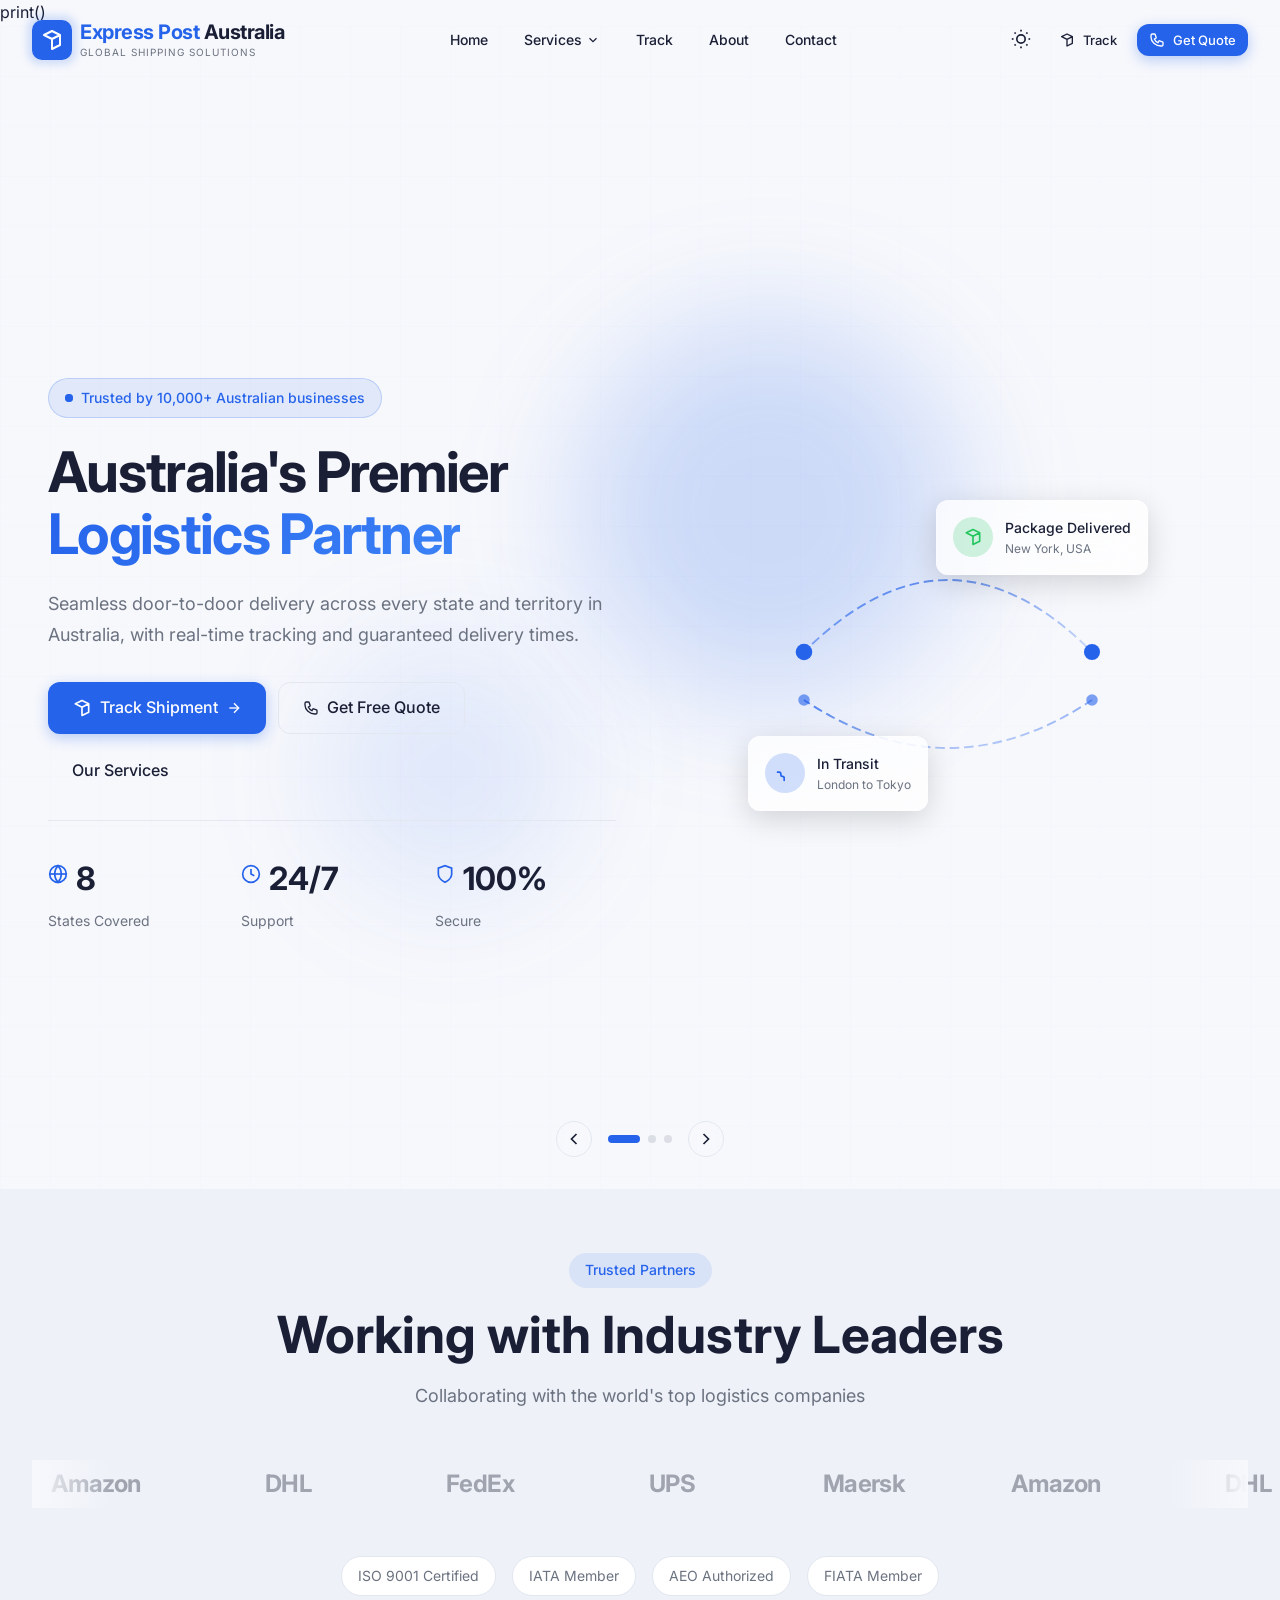
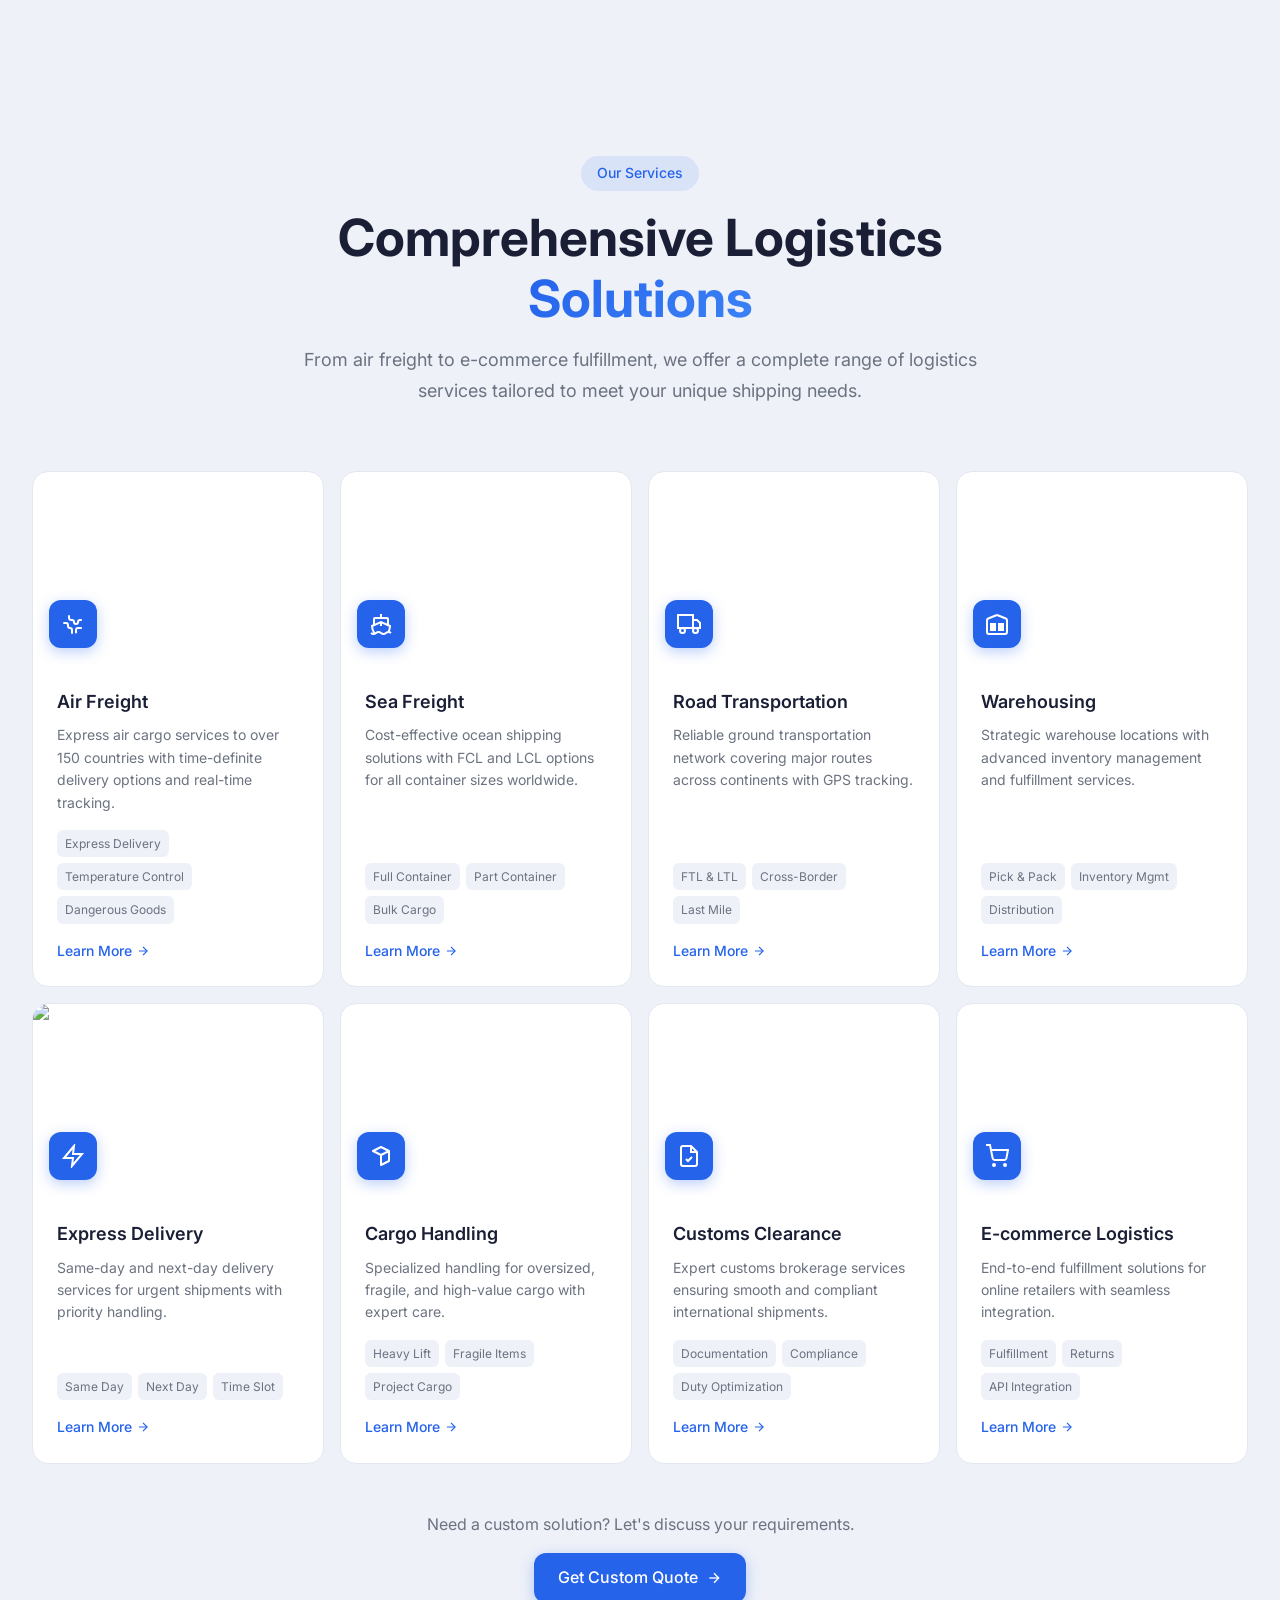
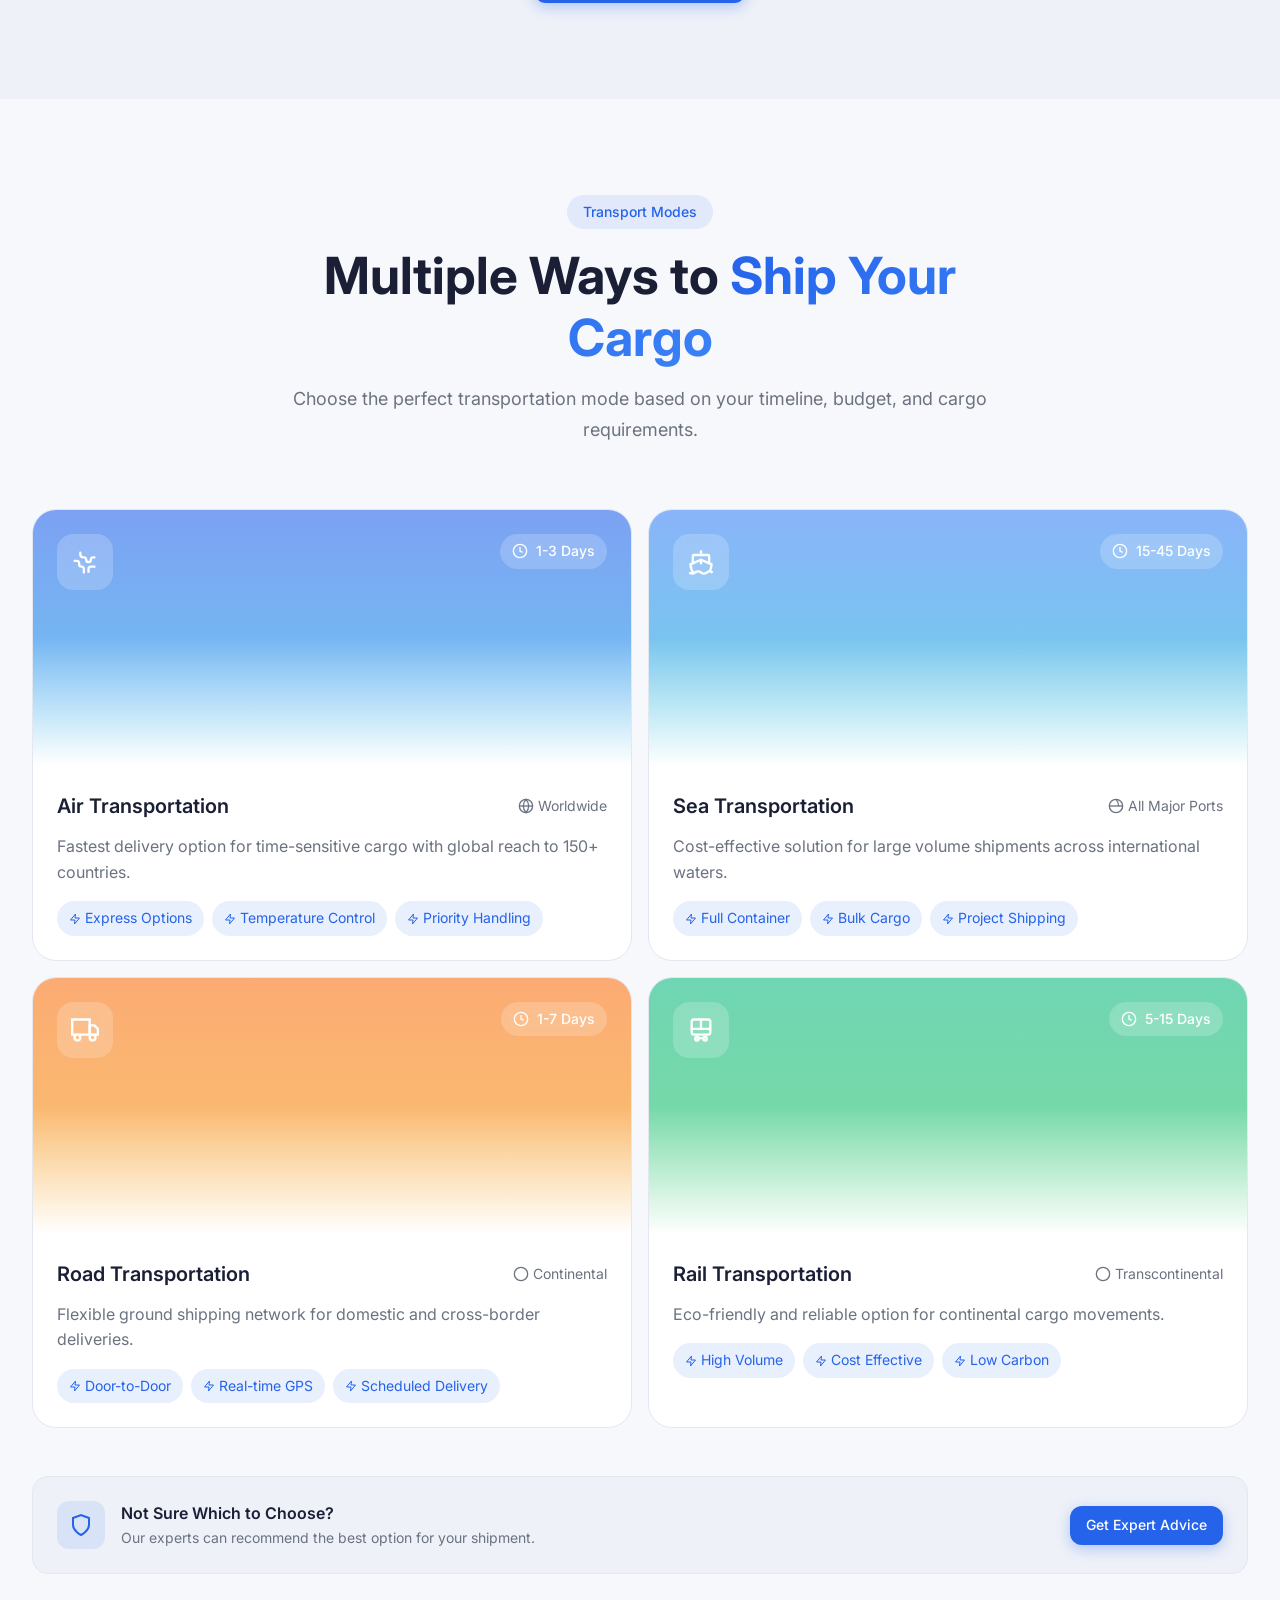
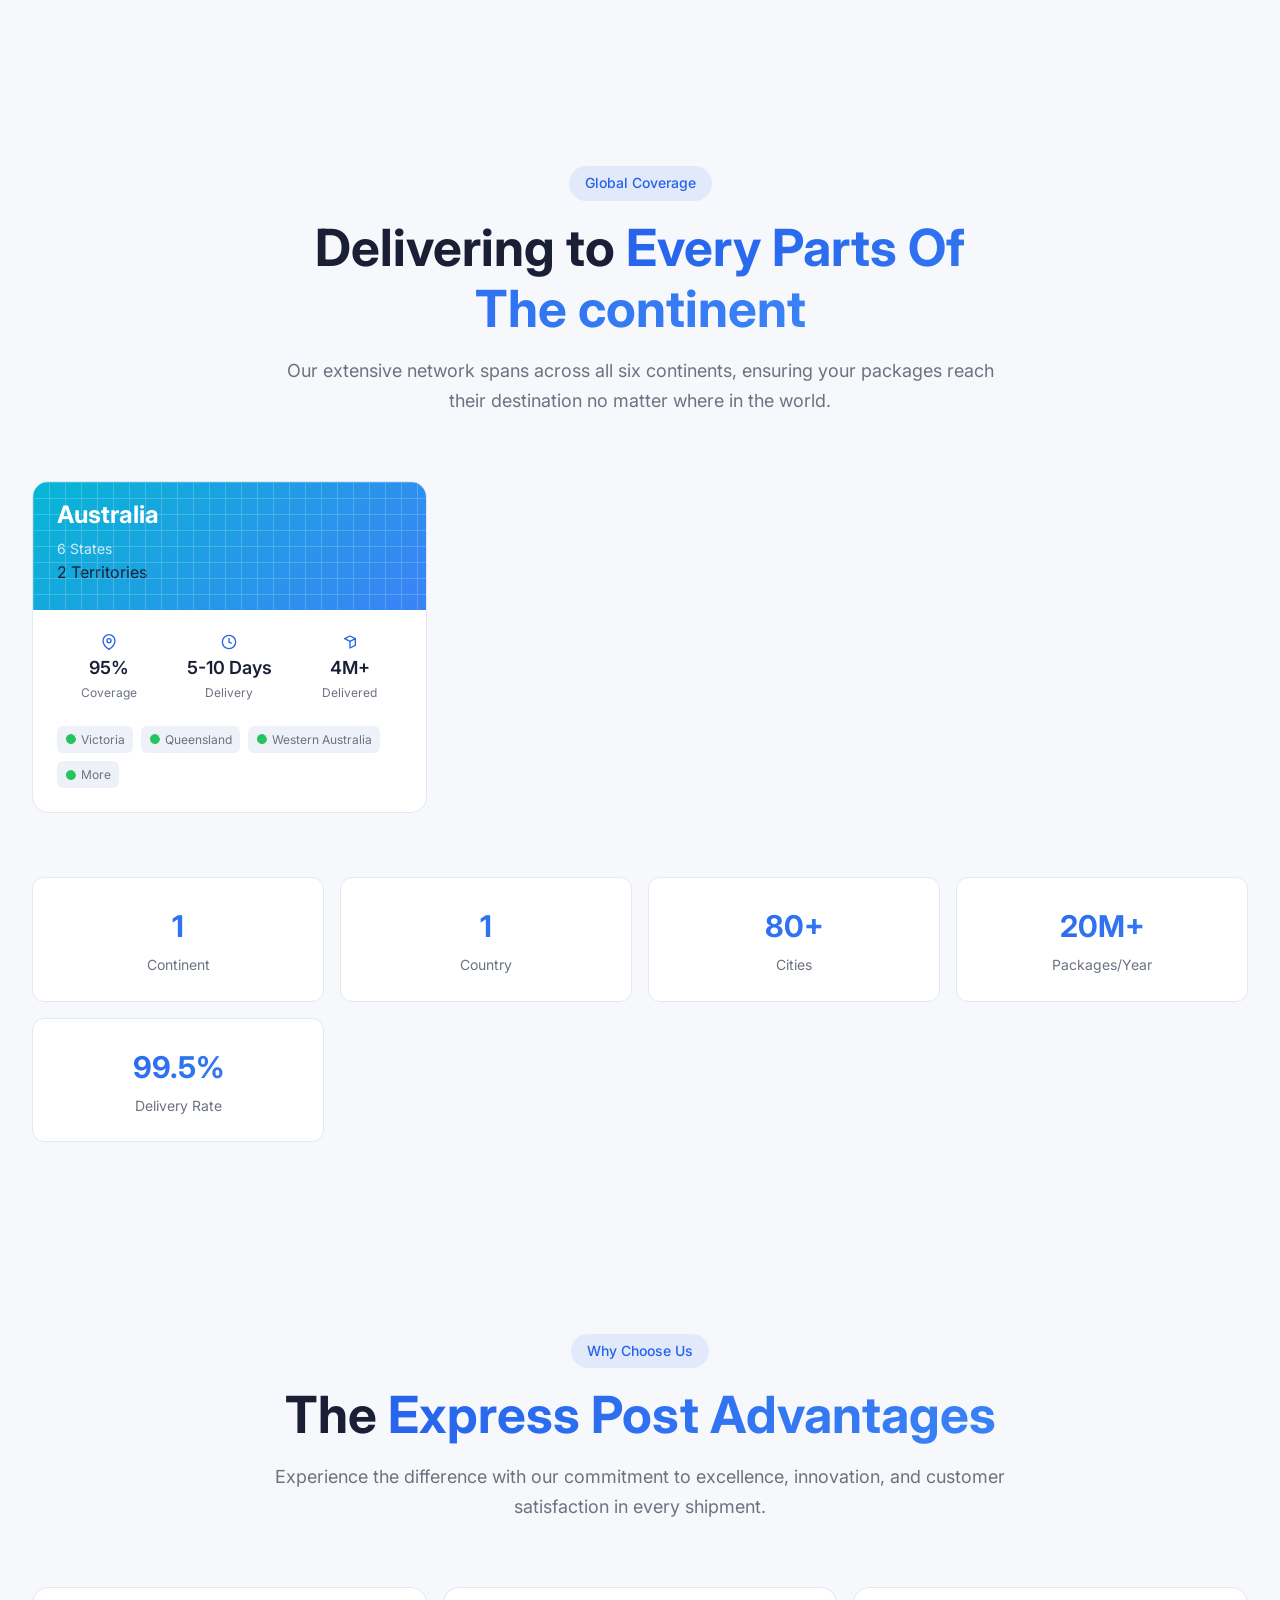
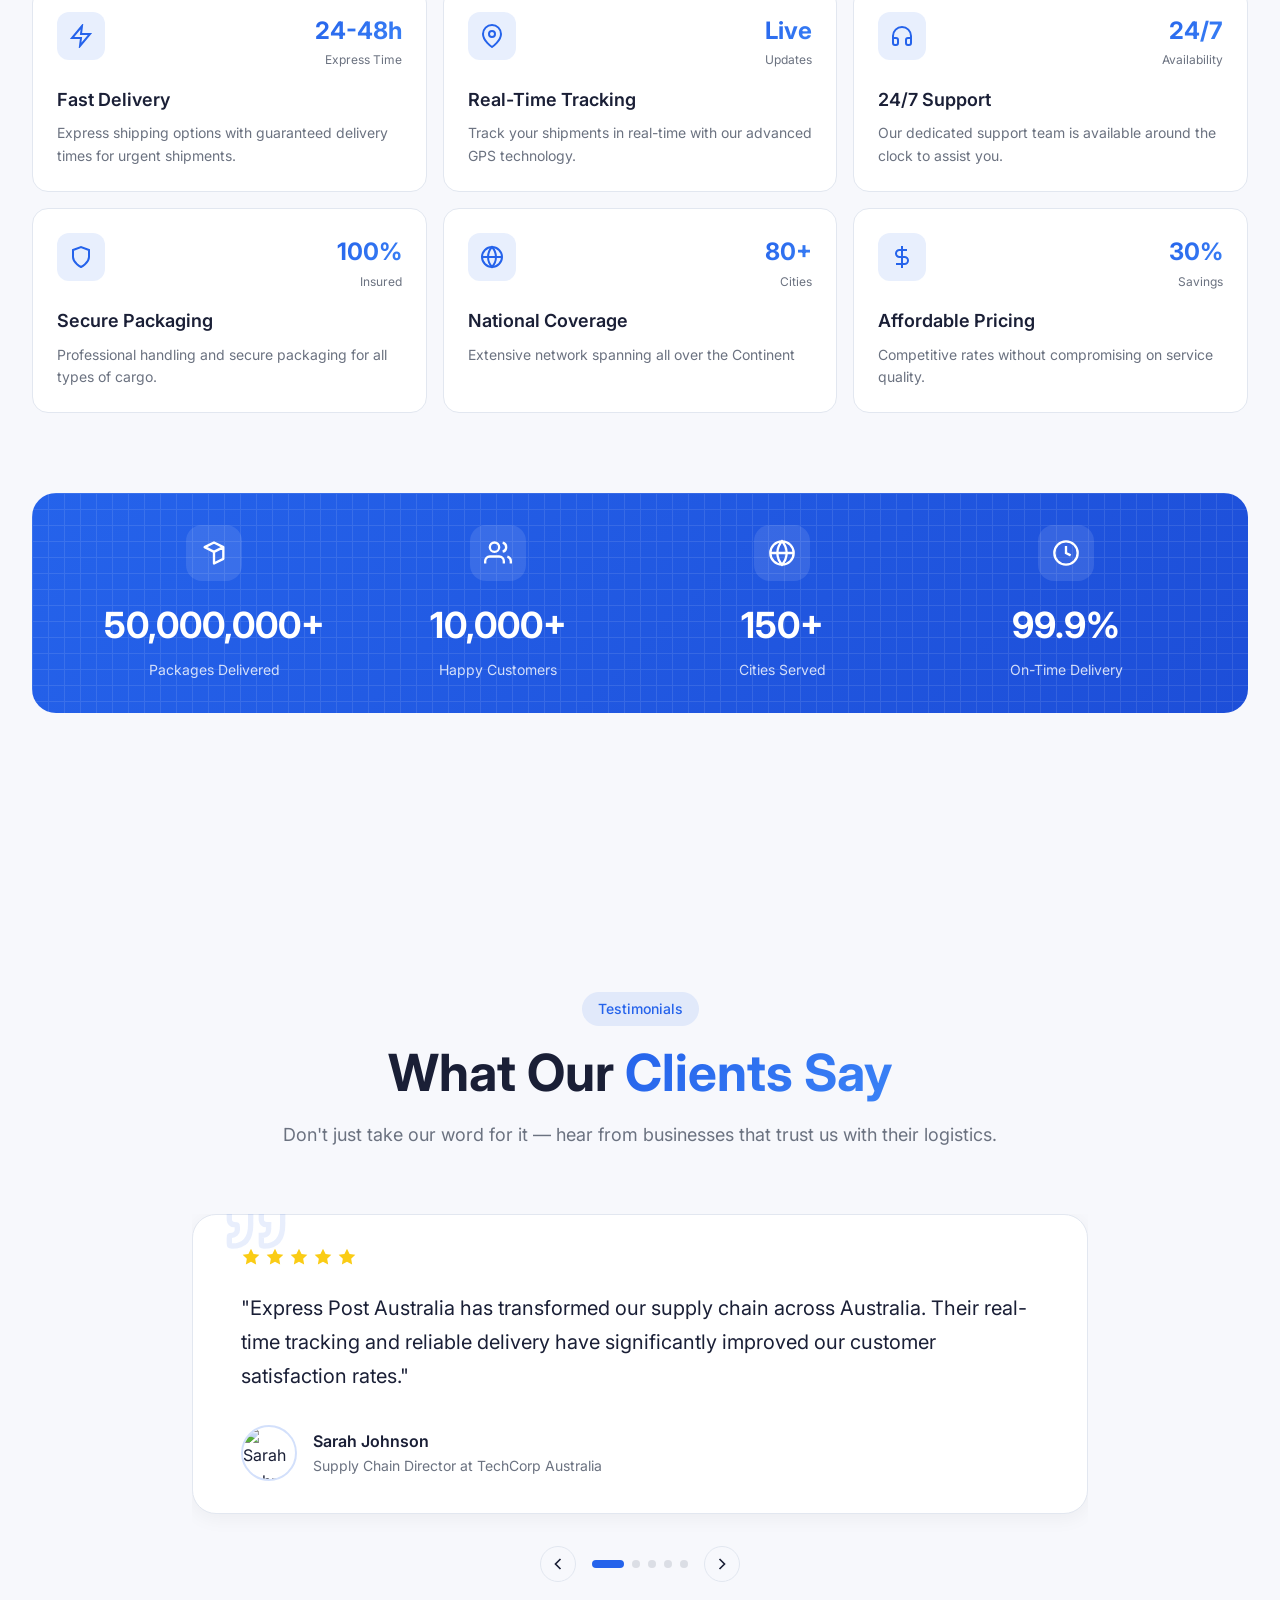
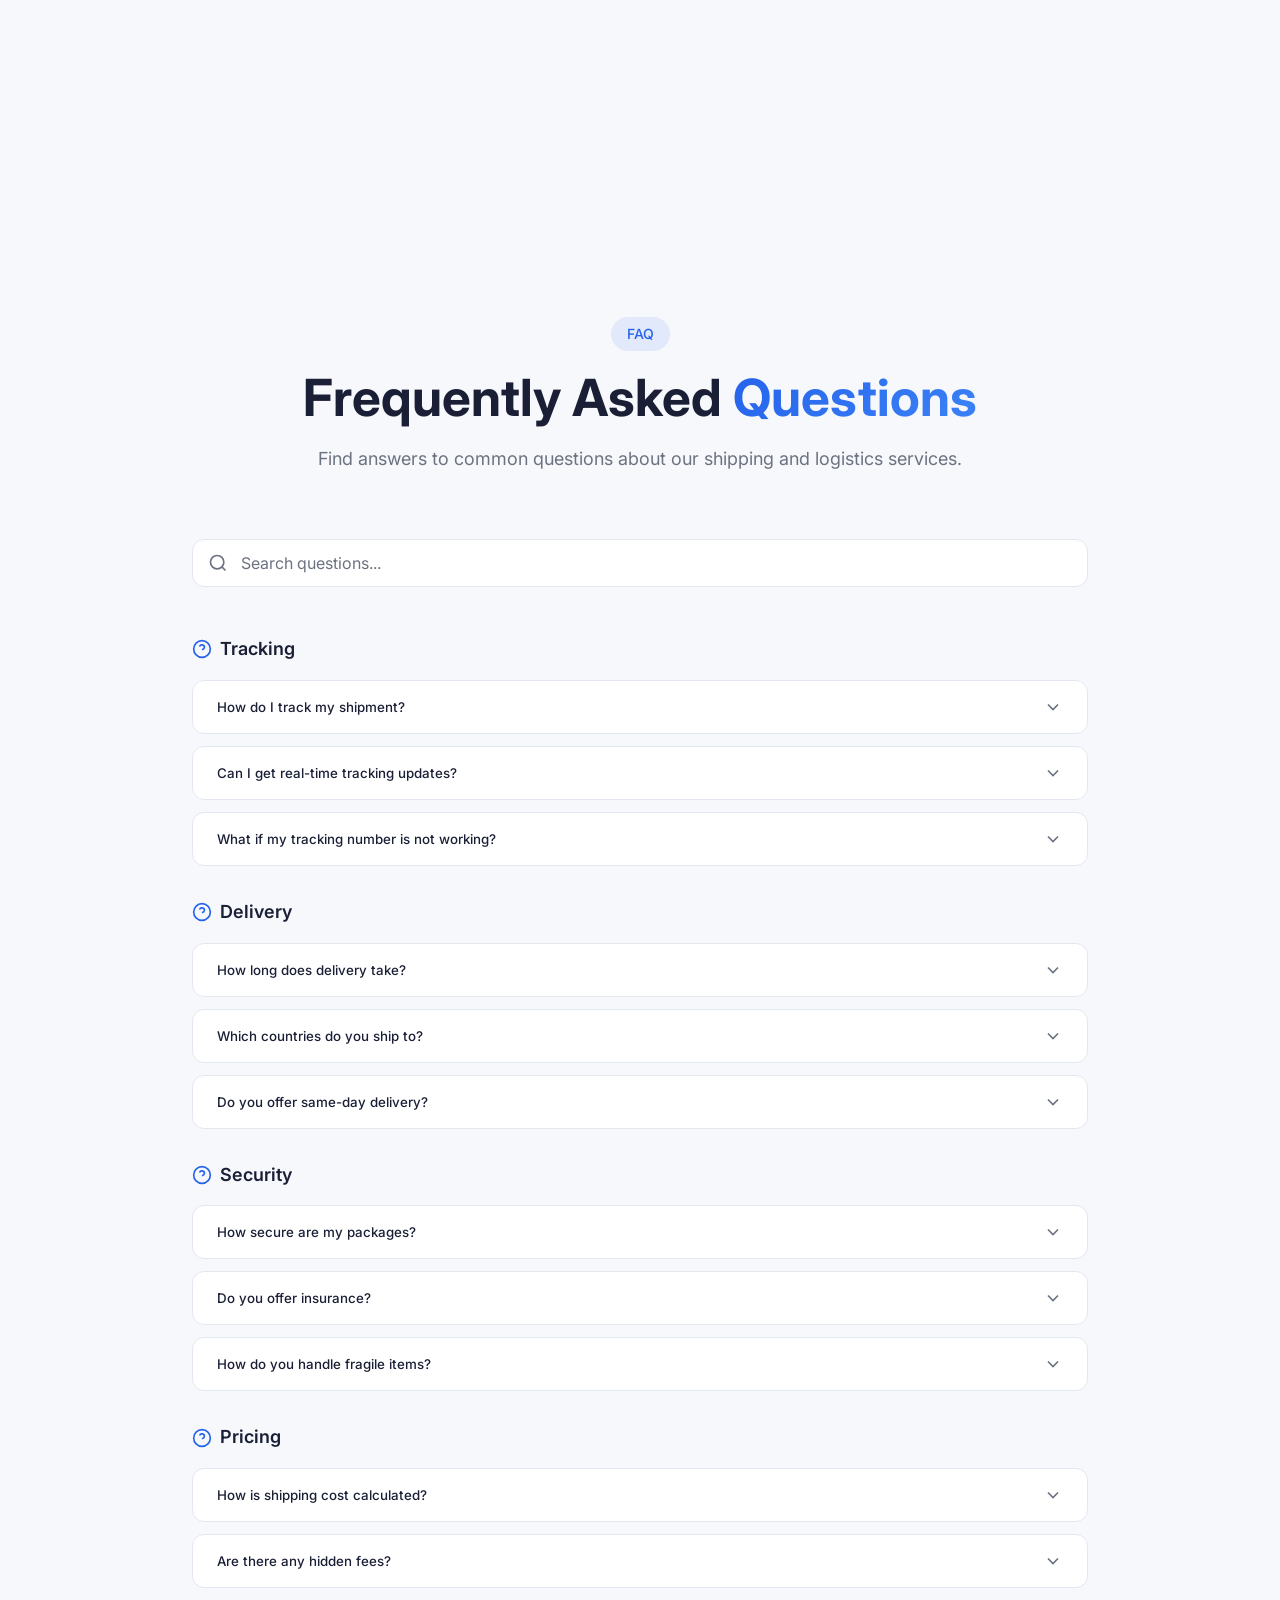
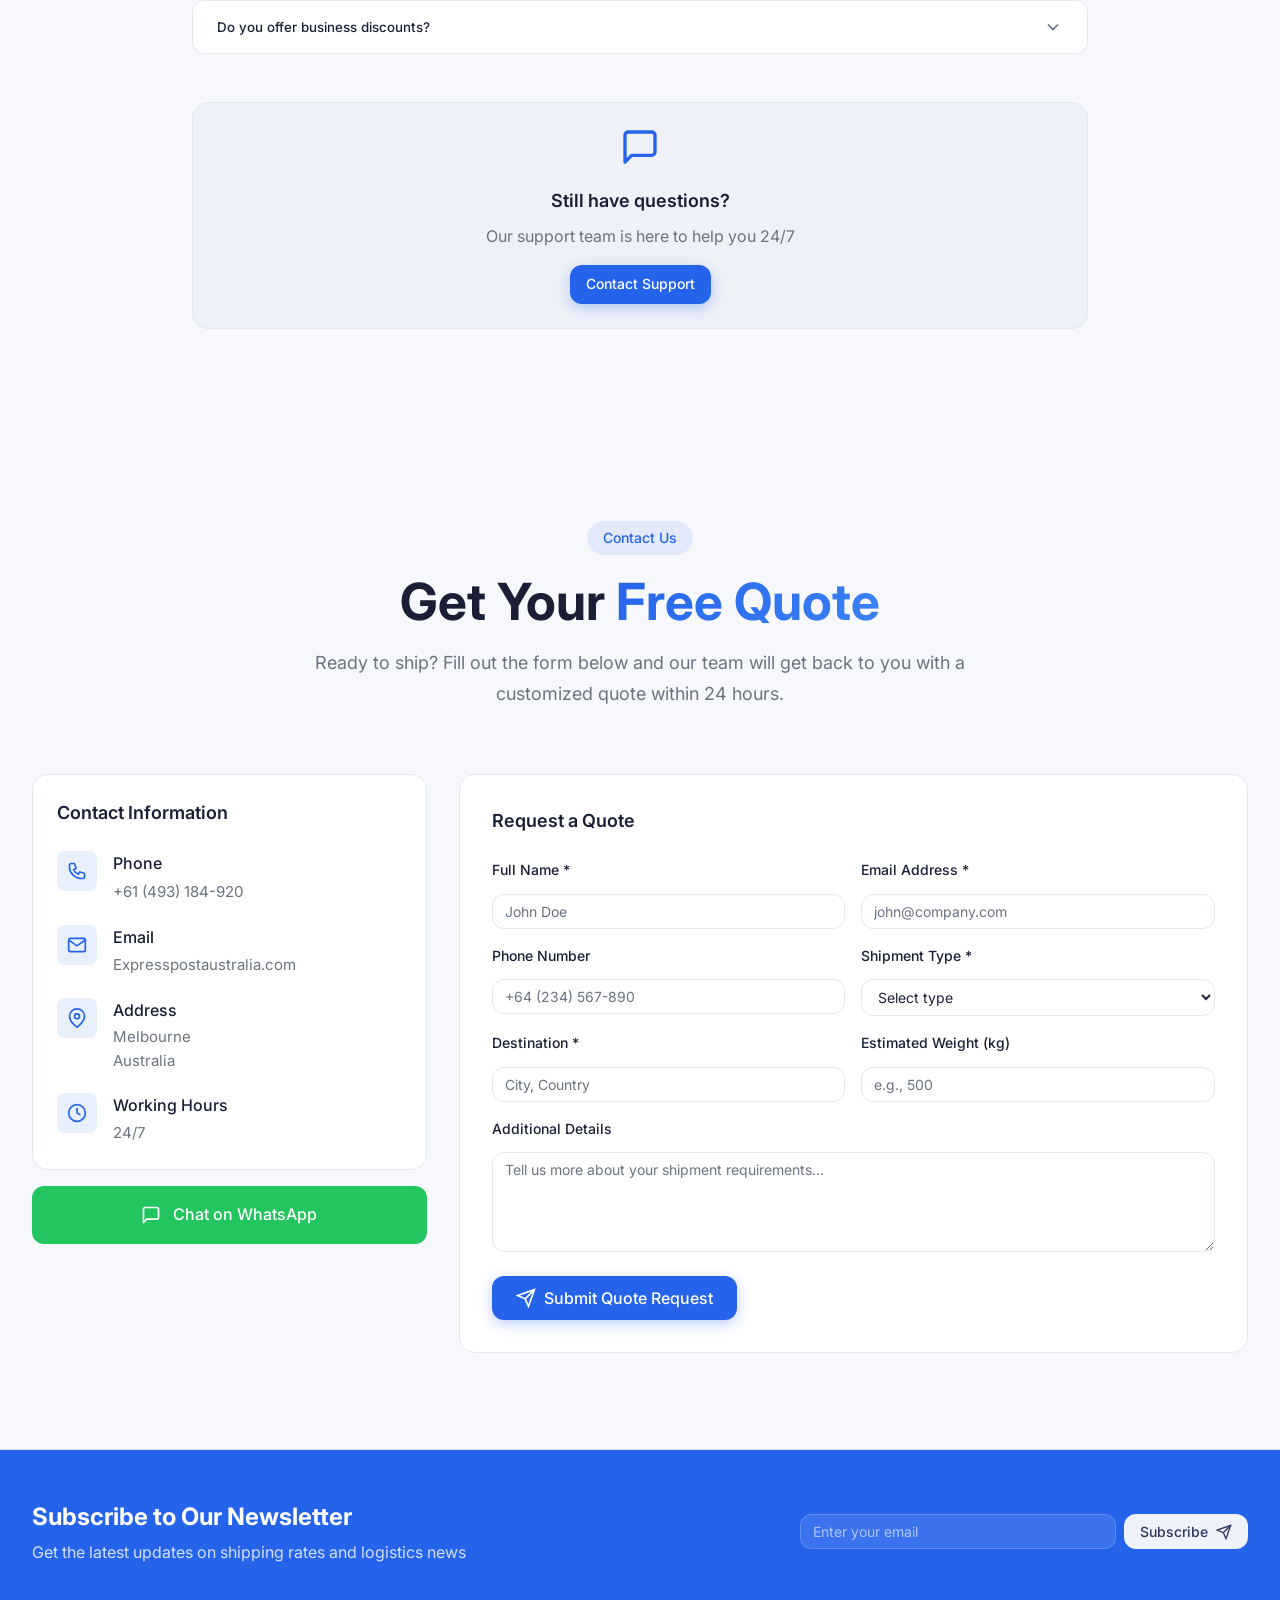
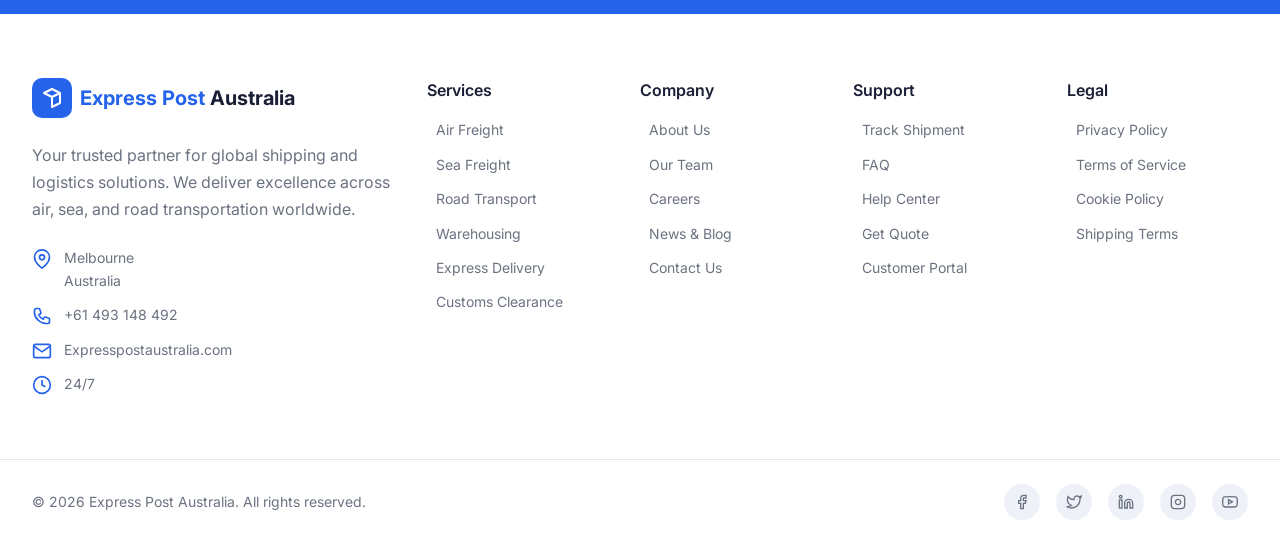
==== commit a5866d97: "Jun 16, 2026, 8:55 AM" ====
--- a/public_html_fixed_v8/index.html
+++ b/public_html_fixed_v8/index.html
@@ -10,7 +10,7 @@
   <meta name="robots" content="index, follow">
 
   <!-- Open Graph -->
-  <meta property="og:type" content="website">
+  <meta property="og:type" content="website">print()
   <meta property="og:locale" content="en_US">
   <meta property="og:url" content="https://expresspostaustralia.com">
   <meta property="og:site_name" content="Express Post Australia">
